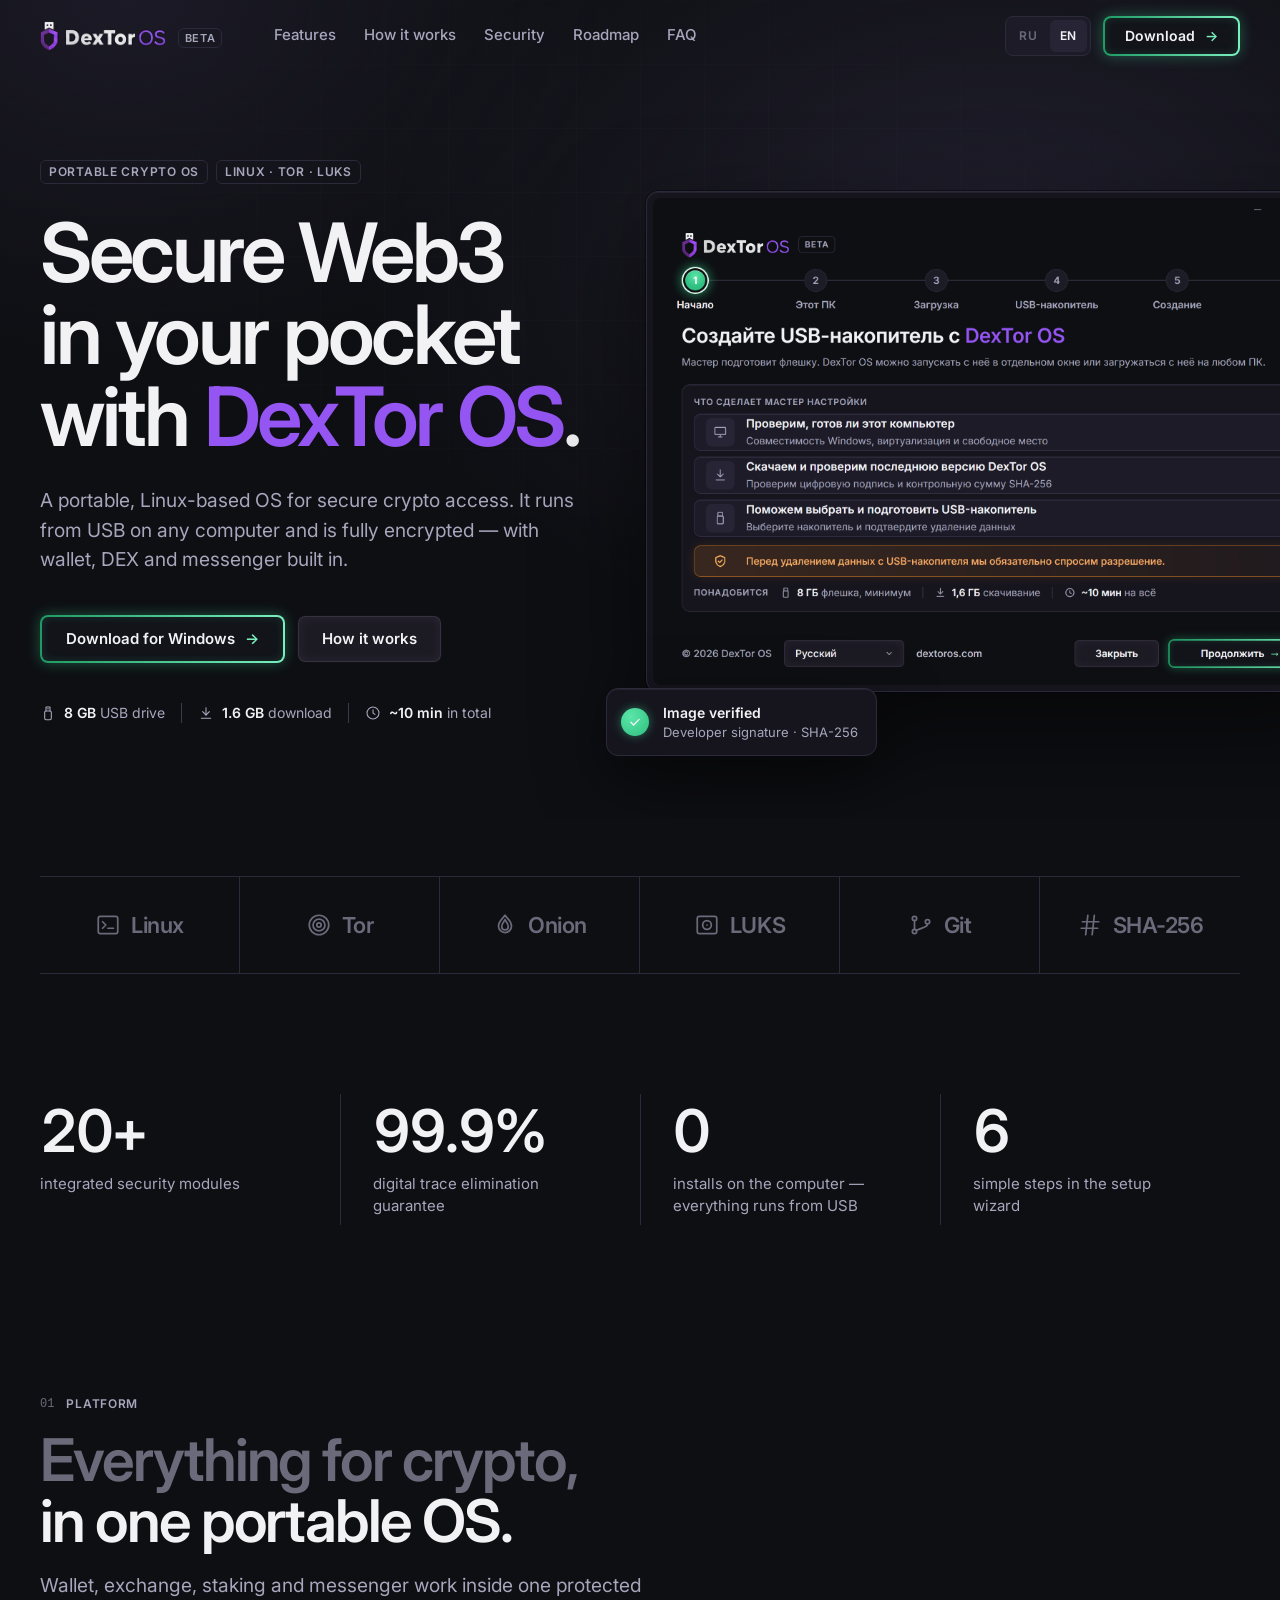
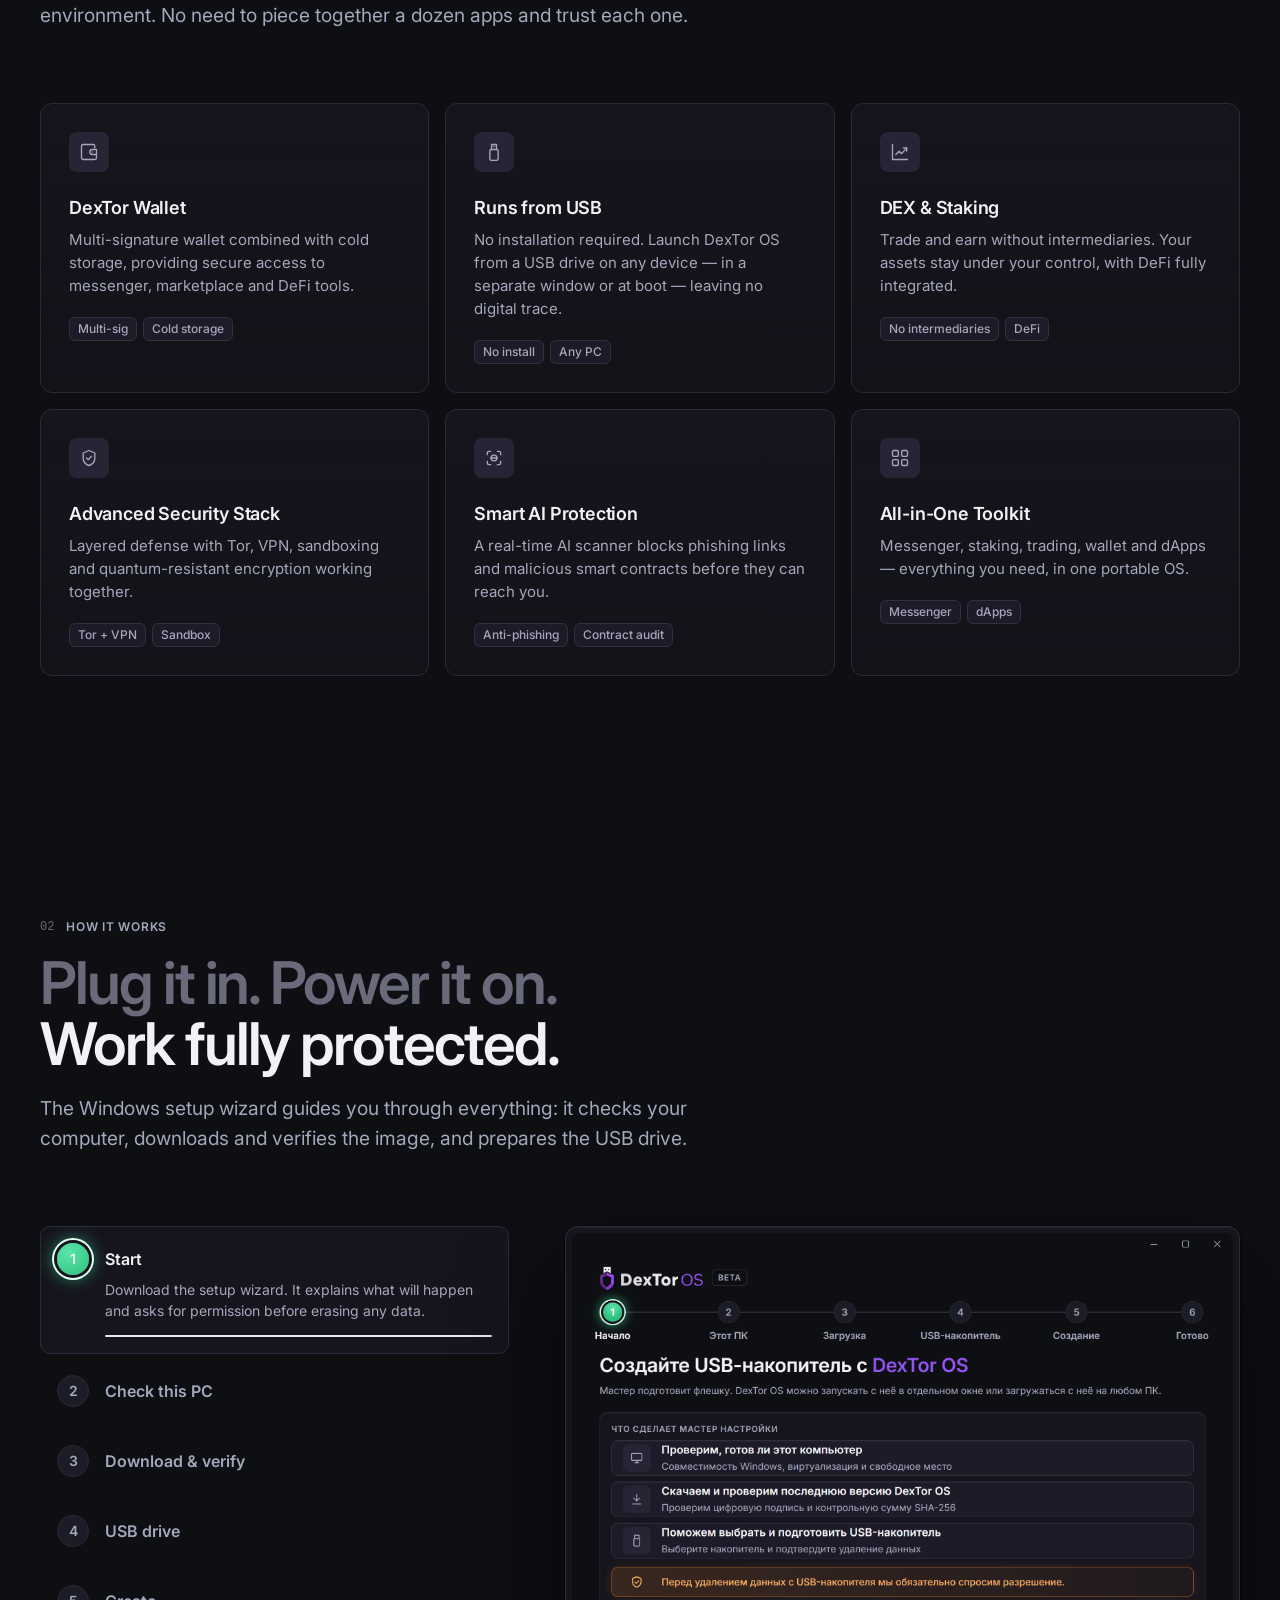
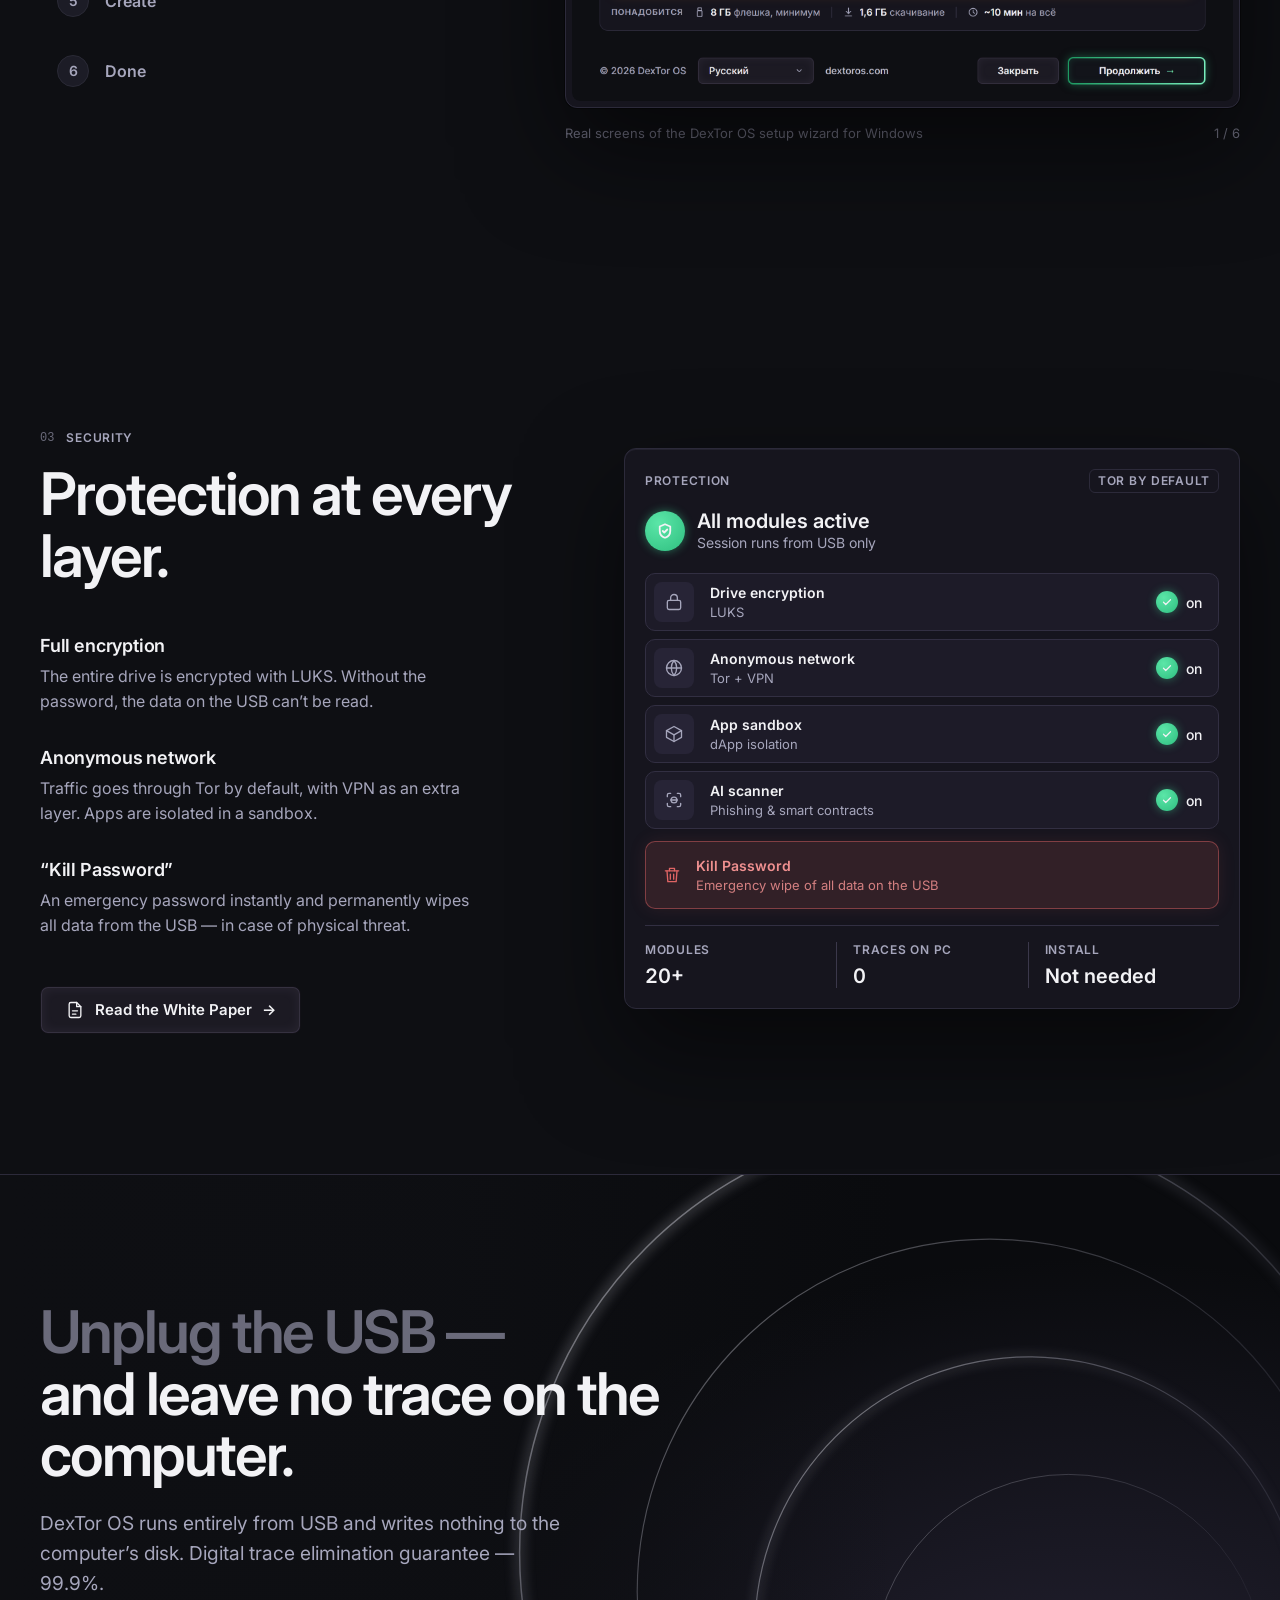
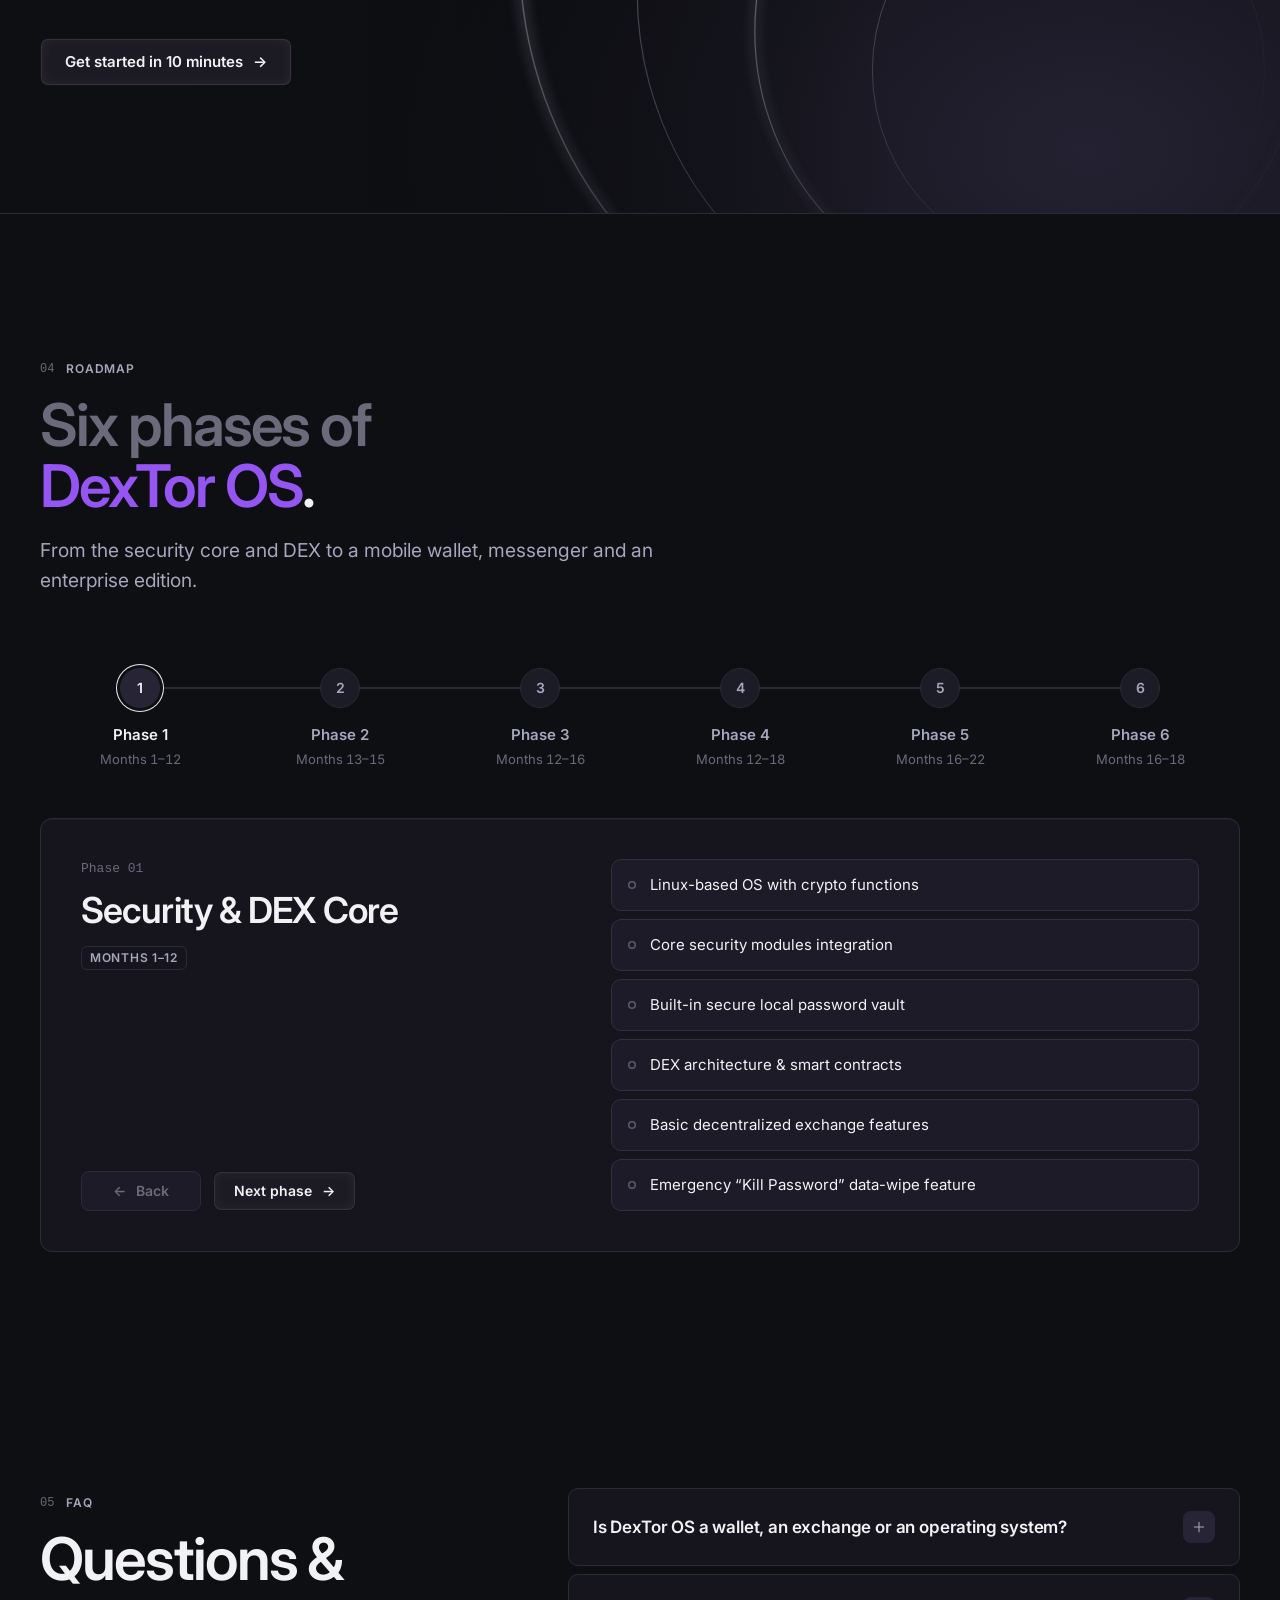
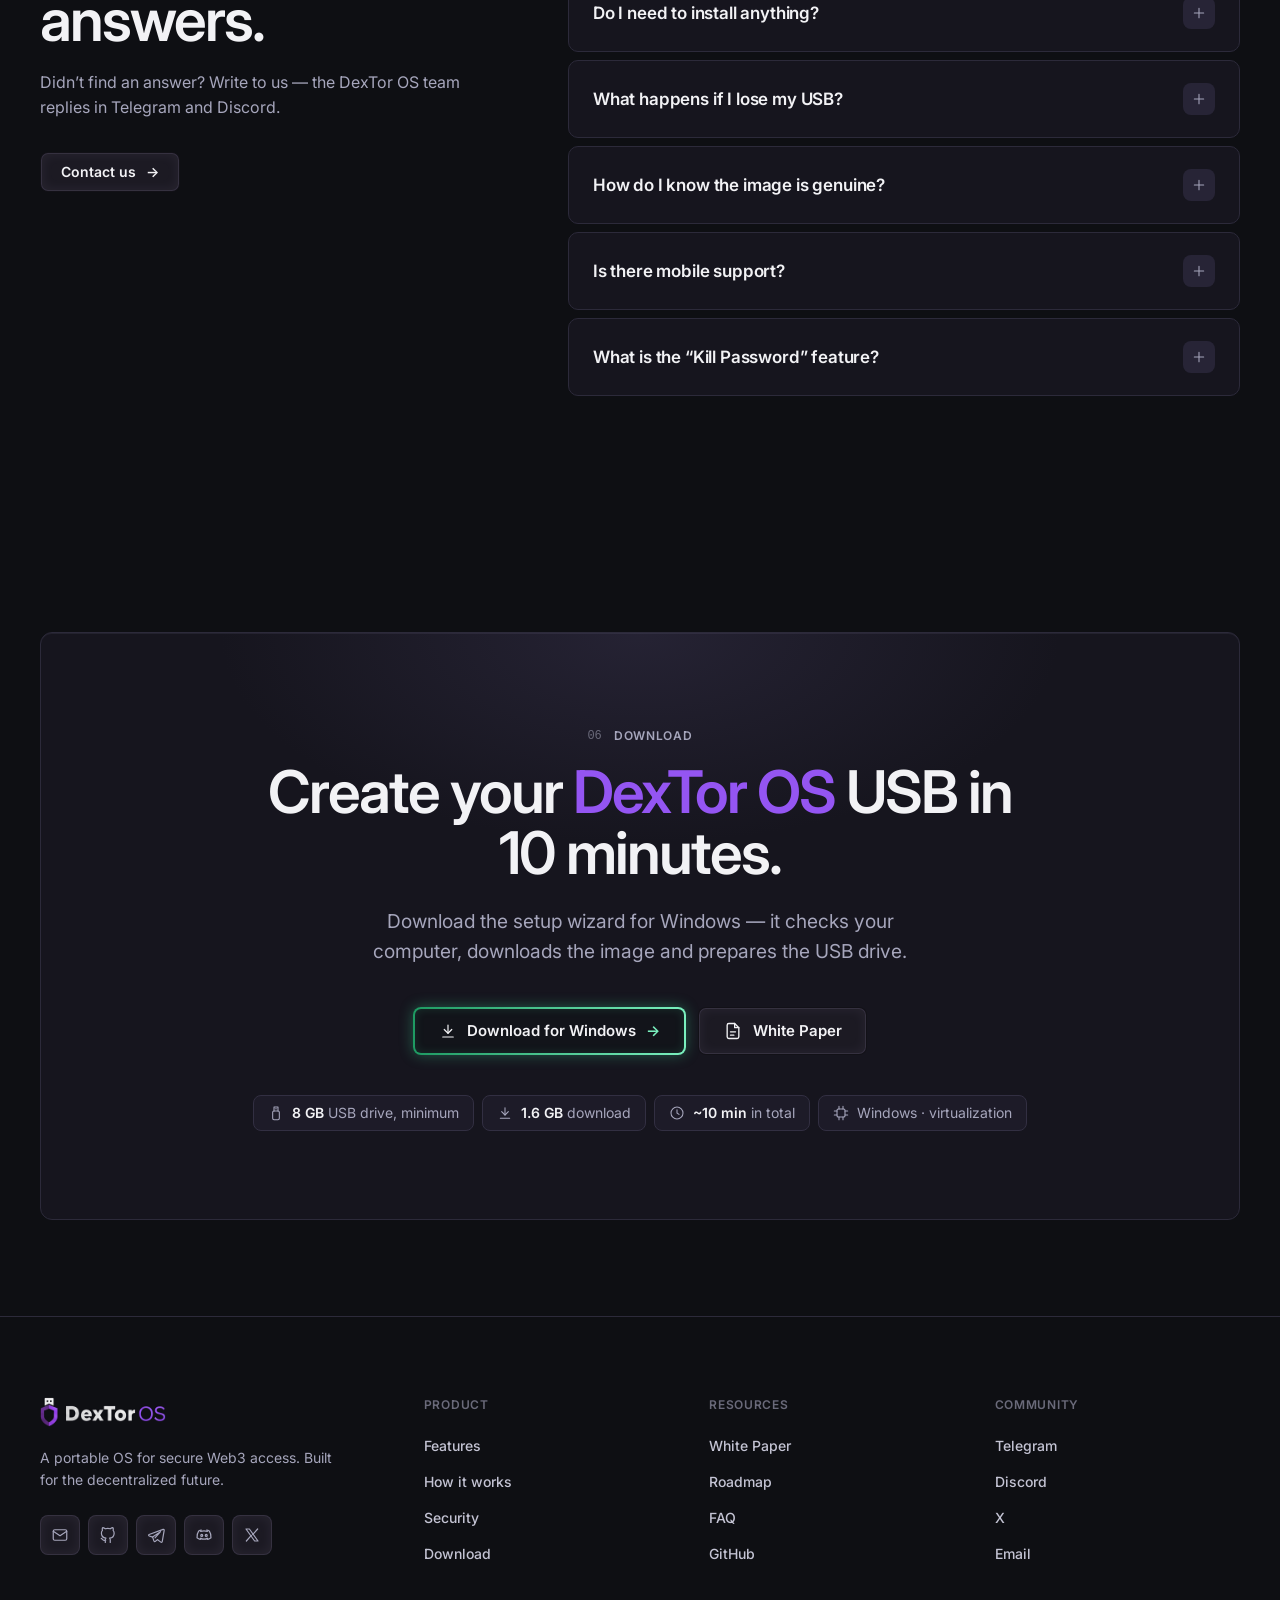
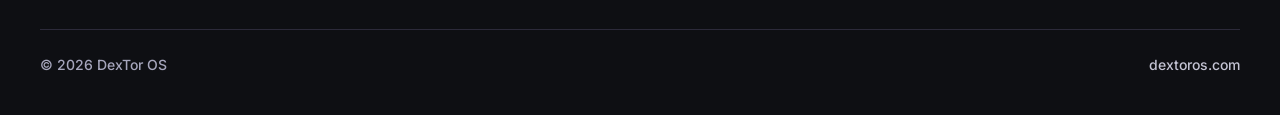
==== index.html @ a3c2a3c9 "Initial DexTor OS website Landing page built on the DexTor UI-kit palette with Frame.io-style layout" ====
<!DOCTYPE html>
<html lang="ru">
<head>
  <meta charset="utf-8">
  <meta name="viewport" content="width=device-width, initial-scale=1">
  <title>DexTor OS — безопасный доступ к Web3 с USB</title>
  <meta name="description" content="DexTor OS — портативная ОС на базе Linux для безопасной работы с криптовалютой. Запуск с USB, полное шифрование, встроенный кошелёк, DEX и мессенджер.">
  <meta name="theme-color" content="#0E0F13">
  <meta property="og:title" content="DexTor OS — безопасный доступ к Web3 с USB">
  <meta property="og:description" content="Портативная крипто-ОС: кошелёк, DEX, стейкинг и мессенджер на зашифрованной флешке.">
  <meta property="og:image" content="assets/screens/step-1.png">
  <link rel="icon" href="assets/logo.png">
  <link rel="preconnect" href="https://fonts.googleapis.com">
  <link rel="preconnect" href="https://fonts.gstatic.com" crossorigin>
  <link href="https://fonts.googleapis.com/css2?family=Inter:wght@400;500;600&display=swap&subset=cyrillic" rel="stylesheet">
  <link rel="stylesheet" href="css/styles.css">
</head>
<body>

<!-- Иконки -->
<svg width="0" height="0" style="position:absolute" aria-hidden="true">
  <defs>
    <symbol id="i-usb" viewBox="0 0 24 24"><rect x="7" y="9" width="10" height="13" rx="2"/><path d="M9 9V3h6v6"/><path d="M11 5.5h.01M13 5.5h.01"/></symbol>
    <symbol id="i-shield" viewBox="0 0 24 24"><path d="M12 3l7 3v6c0 4.5-3 7.8-7 9-4-1.2-7-4.5-7-9V6l7-3z"/><path d="M9 12l2 2 4-4"/></symbol>
    <symbol id="i-wallet" viewBox="0 0 24 24"><path d="M19 7V5a2 2 0 0 0-2-2H5a2 2 0 0 0-2 2v14a2 2 0 0 0 2 2h14a2 2 0 0 0 2-2v-3"/><path d="M21 9h-5a3 3 0 0 0 0 6h5V9z"/><path d="M16 12h.01"/></symbol>
    <symbol id="i-chart" viewBox="0 0 24 24"><path d="M3 3v18h18"/><path d="M7 15l4-4 3 3 6-7"/><path d="M16 7h4v4"/></symbol>
    <symbol id="i-layers" viewBox="0 0 24 24"><path d="M12 3l9 5-9 5-9-5 9-5z"/><path d="M3 13l9 5 9-5"/><path d="M3 17.5l9 5 9-5" opacity=".5"/></symbol>
    <symbol id="i-scan" viewBox="0 0 24 24"><path d="M4 8V6a2 2 0 0 1 2-2h2M16 4h2a2 2 0 0 1 2 2v2M20 16v2a2 2 0 0 1-2 2h-2M8 20H6a2 2 0 0 1-2-2v-2"/><path d="M8 12h8"/><circle cx="12" cy="12" r="3.5"/></symbol>
    <symbol id="i-grid" viewBox="0 0 24 24"><rect x="3" y="3" width="7" height="7" rx="1.5"/><rect x="14" y="3" width="7" height="7" rx="1.5"/><rect x="3" y="14" width="7" height="7" rx="1.5"/><rect x="14" y="14" width="7" height="7" rx="1.5"/></symbol>
    <symbol id="i-download" viewBox="0 0 24 24"><path d="M12 4v11"/><path d="M7 10l5 5 5-5"/><path d="M5 20h14"/></symbol>
    <symbol id="i-clock" viewBox="0 0 24 24"><circle cx="12" cy="12" r="9"/><path d="M12 7v5l3 2"/></symbol>
    <symbol id="i-lock" viewBox="0 0 24 24"><rect x="4" y="10" width="16" height="11" rx="2"/><path d="M8 10V7a4 4 0 0 1 8 0v3"/></symbol>
    <symbol id="i-globe" viewBox="0 0 24 24"><circle cx="12" cy="12" r="9"/><path d="M3 12h18"/><path d="M12 3a14 14 0 0 1 0 18a14 14 0 0 1 0-18z"/></symbol>
    <symbol id="i-box" viewBox="0 0 24 24"><path d="M21 8l-9-5-9 5v8l9 5 9-5V8z"/><path d="M3 8l9 5 9-5"/><path d="M12 13v8"/></symbol>
    <symbol id="i-trash" viewBox="0 0 24 24"><path d="M4 7h16"/><path d="M10 11v6M14 11v6"/><path d="M6 7l1 13h10l1-13"/><path d="M9 7V4h6v3"/></symbol>
    <symbol id="i-check" viewBox="0 0 24 24"><path d="M5 12.5l4.5 4.5L19 7.5"/></symbol>
    <symbol id="i-plus" viewBox="0 0 24 24"><path d="M12 5v14M5 12h14"/></symbol>
    <symbol id="i-terminal" viewBox="0 0 24 24"><rect x="3" y="4" width="18" height="16" rx="2"/><path d="M7 9l3 3-3 3M12 15h5"/></symbol>
    <symbol id="i-onion" viewBox="0 0 24 24"><path d="M12 3c-1 2-6 5-6 10a6 6 0 0 0 12 0c0-5-5-8-6-10z"/><path d="M12 7c-.6 1.6-3 3.6-3 6.5a3 3 0 0 0 6 0C15 10.6 12.6 8.6 12 7z"/></symbol>
    <symbol id="i-tor" viewBox="0 0 24 24"><circle cx="12" cy="12" r="9"/><circle cx="12" cy="12" r="5.5"/><circle cx="12" cy="12" r="2"/></symbol>
    <symbol id="i-disk" viewBox="0 0 24 24"><rect x="3" y="4" width="18" height="16" rx="2"/><circle cx="12" cy="12" r="4"/><path d="M12 12h.01"/></symbol>
    <symbol id="i-git" viewBox="0 0 24 24"><circle cx="6" cy="6" r="2"/><circle cx="6" cy="18" r="2"/><circle cx="18" cy="9" r="2"/><path d="M6 8v8"/><path d="M18 11c0 3-4 3-10.5 6"/></symbol>
    <symbol id="i-hash" viewBox="0 0 24 24"><path d="M5 9h15M4 15h15M10 3L8 21M16 3l-2 18"/></symbol>
    <symbol id="i-cpu" viewBox="0 0 24 24"><rect x="6" y="6" width="12" height="12" rx="2"/><path d="M9 2v4M15 2v4M9 18v4M15 18v4M2 9h4M2 15h4M18 9h4M18 15h4"/></symbol>
    <symbol id="i-mail" viewBox="0 0 24 24"><rect x="3" y="5" width="18" height="14" rx="2"/><path d="M3 7l9 6 9-6"/></symbol>
    <symbol id="i-github" viewBox="0 0 24 24"><path d="M9 19c-4 1.5-4-2-6-2.5M15 22v-3.5a3 3 0 0 0-.9-2.4c3-.3 6.1-1.5 6.1-6.6a5.2 5.2 0 0 0-1.4-3.6 4.8 4.8 0 0 0-.1-3.6s-1.1-.3-3.7 1.4a12.6 12.6 0 0 0-6.6 0C5.8 2 4.7 2.3 4.7 2.3a4.8 4.8 0 0 0-.1 3.6A5.2 5.2 0 0 0 3.2 9.5c0 5.1 3.1 6.3 6.1 6.6a3 3 0 0 0-.9 2.4V22"/></symbol>
    <symbol id="i-telegram" viewBox="0 0 24 24"><path d="M21.5 4.5L2.8 11.4c-.9.4-.9 1.6.1 1.9l4.6 1.5 1.8 5.4c.3.8 1.3 1 1.9.4l2.6-2.5 4.6 3.4c.7.5 1.7.1 1.9-.7L22.9 5.9c.2-1-.5-1.7-1.4-1.4z"/><path d="M7.5 14.8L18 7.5l-7.3 8.2"/></symbol>
    <symbol id="i-discord" viewBox="0 0 24 24"><path d="M8.5 5.5A15 15 0 0 0 5 6.6C3 9.7 2.4 12.8 2.7 15.8a14 14 0 0 0 4.3 2.2l1-1.6"/><path d="M15.5 5.5A15 15 0 0 1 19 6.6c2 3.1 2.6 6.2 2.3 9.2a14 14 0 0 1-4.3 2.2l-1-1.6"/><path d="M7 16.5c3.2 1.4 6.8 1.4 10 0M7.5 7.3c3-1 6-1 9 0"/><circle cx="9" cy="12.5" r="1.3"/><circle cx="15" cy="12.5" r="1.3"/></symbol>
    <symbol id="i-x" viewBox="0 0 24 24"><path d="M4 4l16 16M20 4L4 20" opacity="0"/><path d="M4 4h4.5L20 20h-4.5L4 4z"/><path d="M19.5 4l-6.6 7.4M4.5 20l6.6-7.4"/></symbol>
    <symbol id="i-file" viewBox="0 0 24 24"><path d="M14 3H7a2 2 0 0 0-2 2v14a2 2 0 0 0 2 2h10a2 2 0 0 0 2-2V8l-5-5z"/><path d="M14 3v5h5M9 13h6M9 17h4"/></symbol>
  </defs>
</svg>

<a class="sr-only" href="#main">Перейти к содержимому</a>

<!-- ========== Шапка ========== -->
<header class="site-header" id="top">
  <div class="container header-inner">
    <a class="logo" href="#top" aria-label="DexTor OS — на главную">
      <img src="assets/logo.png" alt="DexTor OS" width="216" height="47">
      <span class="badge">Beta</span>
    </a>
    <nav class="nav" aria-label="Основная навигация">
      <a href="#platform" data-i18n="nav.platform">Возможности</a>
      <a href="#how" data-i18n="nav.how">Как это работает</a>
      <a href="#security" data-i18n="nav.security">Безопасность</a>
      <a href="#roadmap" data-i18n="nav.roadmap">Roadmap</a>
      <a href="#faq" data-i18n="nav.faq">FAQ</a>
    </nav>
    <div class="header-actions">
      <div class="lang" role="group" aria-label="Язык / Language">
        <button type="button" data-lang="ru" aria-pressed="true">RU</button>
        <button type="button" data-lang="en" aria-pressed="false">EN</button>
      </div>
      <a class="btn btn-primary btn-sm" href="#download"><span data-i18n="cta.download">Скачать</span> <span class="arrow" aria-hidden="true">→</span></a>
      <button class="burger" type="button" aria-label="Меню" aria-expanded="false" aria-controls="mobile-menu"><span></span></button>
    </div>
  </div>
</header>

<div class="mobile-menu" id="mobile-menu">
  <a class="m-link" href="#platform" data-i18n="nav.platform">Возможности</a>
  <a class="m-link" href="#how" data-i18n="nav.how">Как это работает</a>
  <a class="m-link" href="#security" data-i18n="nav.security">Безопасность</a>
  <a class="m-link" href="#roadmap" data-i18n="nav.roadmap">Roadmap</a>
  <a class="m-link" href="#faq" data-i18n="nav.faq">FAQ</a>
  <div class="lang" role="group" aria-label="Язык / Language">
    <button type="button" data-lang="ru" aria-pressed="true">RU</button>
    <button type="button" data-lang="en" aria-pressed="false">EN</button>
  </div>
  <a class="btn btn-primary btn-lg" href="#download"><span data-i18n="cta.downloadWin">Скачать для Windows</span> <span class="arrow" aria-hidden="true">→</span></a>
</div>

<main id="main">

  <!-- ========== Hero ========== -->
  <section class="hero">
    <div class="container hero-grid">
      <div class="hero-copy">
        <div class="badge-row reveal">
          <span class="badge" data-i18n="hero.badge1">Портативная крипто-ОС</span>
          <span class="badge" data-i18n="hero.badge2">Linux · Tor · LUKS</span>
        </div>
        <h1 class="display reveal" data-delay="1" data-i18n="hero.title">Безопасный Web3 —<br>в&nbsp;кармане<br>с&nbsp;<span class="brand">DexTor&nbsp;OS</span>.</h1>
        <p class="lead reveal" data-delay="2" data-i18n="hero.lead">Портативная ОС на&nbsp;базе Linux для работы с&nbsp;криптовалютой. Запускается с&nbsp;USB на&nbsp;любом компьютере, полностью зашифрована — кошелёк, DEX и&nbsp;мессенджер уже внутри.</p>
        <div class="hero-ctas reveal" data-delay="3">
          <a class="btn btn-primary btn-lg" href="#download"><span data-i18n="cta.downloadWin">Скачать для Windows</span> <span class="arrow" aria-hidden="true">→</span></a>
          <a class="btn btn-secondary btn-lg" href="#how"><span data-i18n="cta.tour">Как это работает</span></a>
        </div>
        <ul class="hero-meta reveal" data-delay="3">
          <li><svg class="ico"><use href="#i-usb"/></svg><span data-i18n="meta.usb"><b>8 ГБ</b> флешка</span></li>
          <li><svg class="ico"><use href="#i-download"/></svg><span data-i18n="meta.size"><b>1,6 ГБ</b> загрузка</span></li>
          <li><svg class="ico"><use href="#i-clock"/></svg><span data-i18n="meta.time"><b>~10 мин</b> на всё</span></li>
        </ul>
      </div>

      <div class="hero-visual reveal" data-delay="2">
        <div class="app-window">
          <img src="assets/screens/step-1.png" width="1920" height="1360" alt="Мастер настройки DexTor OS: шаг «Начало»" data-i18n-alt="hero.alt" fetchpriority="high">
        </div>
        <div class="float-card" aria-hidden="true">
          <span class="medal"><svg viewBox="0 0 24 24"><use href="#i-check"/></svg></span>
          <div>
            <div class="t" data-i18n="hero.floatT">Образ проверен</div>
            <div class="s" data-i18n="hero.floatS">Подпись разработчика · SHA-256</div>
          </div>
        </div>
      </div>
    </div>
  </section>

  <!-- ========== Технологии ========== -->
  <section class="stack" aria-label="Технологии">
    <div class="container">
      <p class="stack-label reveal" data-i18n="stack.label">Построено на проверенных открытых технологиях</p>
      <div class="stack-row reveal">
        <div class="stack-item"><svg><use href="#i-terminal"/></svg>Linux</div>
        <div class="stack-item"><svg><use href="#i-tor"/></svg>Tor</div>
        <div class="stack-item"><svg><use href="#i-onion"/></svg>Onion</div>
        <div class="stack-item"><svg><use href="#i-disk"/></svg>LUKS</div>
        <div class="stack-item"><svg><use href="#i-git"/></svg>Git</div>
        <div class="stack-item"><svg><use href="#i-hash"/></svg>SHA-256</div>
      </div>
    </div>
  </section>

  <!-- ========== Цифры ========== -->
  <section class="stats" aria-label="DexTor OS в цифрах">
    <div class="container stats-grid">
      <div class="stat reveal"><div class="v" data-count="20" data-suffix="+">20+</div><div class="l" data-i18n="stat.1">встроенных модулей безопасности</div></div>
      <div class="stat reveal" data-delay="1"><div class="v" data-count="99.9" data-suffix="%" data-decimals="1">99,9%</div><div class="l" data-i18n="stat.2">гарантия удаления цифровых следов</div></div>
      <div class="stat reveal" data-delay="2"><div class="v" data-count="0">0</div><div class="l" data-i18n="stat.3">установок на компьютер — всё работает с&nbsp;USB</div></div>
      <div class="stat reveal" data-delay="3"><div class="v" data-count="6">6</div><div class="l" data-i18n="stat.4">простых шагов в&nbsp;мастере настройки</div></div>
    </div>
  </section>

  <!-- ========== Платформа ========== -->
  <section class="section" id="platform">
    <div class="container">
      <div class="section-head">
        <span class="eyebrow reveal"><span class="num">01</span><span data-i18n="platform.eyebrow">Платформа</span></span>
        <h2 class="h2 reveal" data-delay="1" data-i18n="platform.title"><span class="muted">Всё для криптовалюты —</span><br>в одной портативной&nbsp;ОС.</h2>
        <p class="lead reveal" data-delay="2" data-i18n="platform.lead">Кошелёк, биржа, стейкинг и&nbsp;мессенджер работают в&nbsp;одной защищённой среде. Не&nbsp;нужно собирать десяток приложений и&nbsp;доверять каждому.</p>
      </div>

      <div class="features">
        <article class="feature reveal">
          <div class="ico-tile"><svg class="ico"><use href="#i-wallet"/></svg></div>
          <h3 data-i18n="f1.t">Кошелёк DexTor</h3>
          <p data-i18n="f1.d">Мультиподпись и&nbsp;холодное хранение в&nbsp;одном кошельке. Безопасный доступ к&nbsp;мессенджеру, маркетплейсу и&nbsp;DeFi-инструментам.</p>
          <div class="tags"><span class="tag" data-i18n="f1.tag1">Мультиподпись</span><span class="tag" data-i18n="f1.tag2">Холодное хранение</span></div>
        </article>
        <article class="feature reveal" data-delay="1">
          <div class="ico-tile"><svg class="ico"><use href="#i-usb"/></svg></div>
          <h3 data-i18n="f2.t">Запуск с USB</h3>
          <p data-i18n="f2.d">Без установки. Запускайте DexTor OS с&nbsp;флешки на&nbsp;любом устройстве — в&nbsp;отдельном окне или при загрузке ПК — и&nbsp;не&nbsp;оставляйте следов.</p>
          <div class="tags"><span class="tag" data-i18n="f2.tag1">Без установки</span><span class="tag" data-i18n="f2.tag2">Любой ПК</span></div>
        </article>
        <article class="feature reveal" data-delay="2">
          <div class="ico-tile"><svg class="ico"><use href="#i-chart"/></svg></div>
          <h3 data-i18n="f3.t">DEX и стейкинг</h3>
          <p data-i18n="f3.d">Торгуйте и&nbsp;зарабатывайте без посредников. Ваши активы — под вашим контролем, DeFi встроен в&nbsp;систему.</p>
          <div class="tags"><span class="tag" data-i18n="f3.tag1">Без посредников</span><span class="tag">DeFi</span></div>
        </article>
        <article class="feature reveal">
          <div class="ico-tile"><svg class="ico"><use href="#i-shield"/></svg></div>
          <h3 data-i18n="f4.t">Многоуровневая защита</h3>
          <p data-i18n="f4.d">Tor, VPN, изоляция приложений в&nbsp;песочнице и&nbsp;квантово-устойчивое шифрование работают вместе.</p>
          <div class="tags"><span class="tag">Tor + VPN</span><span class="tag">Sandbox</span></div>
        </article>
        <article class="feature reveal" data-delay="1">
          <div class="ico-tile"><svg class="ico"><use href="#i-scan"/></svg></div>
          <h3 data-i18n="f5.t">Умная AI-защита</h3>
          <p data-i18n="f5.d">AI-сканер в&nbsp;реальном времени блокирует фишинговые ссылки и&nbsp;вредоносные смарт-контракты до&nbsp;того, как они до&nbsp;вас доберутся.</p>
          <div class="tags"><span class="tag" data-i18n="f5.tag1">Антифишинг</span><span class="tag" data-i18n="f5.tag2">Аудит контрактов</span></div>
        </article>
        <article class="feature reveal" data-delay="2">
          <div class="ico-tile"><svg class="ico"><use href="#i-grid"/></svg></div>
          <h3 data-i18n="f6.t">Всё в одном</h3>
          <p data-i18n="f6.d">Мессенджер, стейкинг, трейдинг, кошелёк и&nbsp;dApps — всё, что нужно, в&nbsp;одной портативной ОС.</p>
          <div class="tags"><span class="tag" data-i18n="f6.tag1">Мессенджер</span><span class="tag">dApps</span></div>
        </article>
      </div>
    </div>
  </section>

  <!-- ========== Как это работает ========== -->
  <section class="section section-tight" id="how">
    <div class="container">
      <div class="section-head">
        <span class="eyebrow reveal"><span class="num">02</span><span data-i18n="how.eyebrow">Как это работает</span></span>
        <h2 class="h2 reveal" data-delay="1" data-i18n="how.title"><span class="muted">Вставьте. Включите.</span><br>Работайте под защитой.</h2>
        <p class="lead reveal" data-delay="2" data-i18n="how.lead">Мастер настройки для Windows проведёт через всё сам: проверит компьютер, скачает и&nbsp;проверит образ, подготовит флешку.</p>
      </div>

      <div class="tour" role="tablist" aria-label="Шаги мастера настройки">
        <div class="tour-steps reveal">
          <button class="tour-step" role="tab" aria-selected="true" aria-controls="tour-screens" data-step="0">
            <span class="dot"><span>1</span><svg viewBox="0 0 24 24"><use href="#i-check"/></svg></span>
            <span class="t" data-i18n="s1.t">Начало</span>
            <span class="d" data-i18n="s1.d">Скачайте мастер настройки. Он объяснит, что будет происходить, и&nbsp;спросит разрешение перед удалением данных.</span>
            <span class="bar"><i></i></span>
          </button>
          <button class="tour-step" role="tab" aria-selected="false" aria-controls="tour-screens" data-step="1">
            <span class="dot"><span>2</span><svg viewBox="0 0 24 24"><use href="#i-check"/></svg></span>
            <span class="t" data-i18n="s2.t">Проверка ПК</span>
            <span class="d" data-i18n="s2.d">Мастер проверит совместимость Windows, виртуализацию и&nbsp;свободное место.</span>
            <span class="bar"><i></i></span>
          </button>
          <button class="tour-step" role="tab" aria-selected="false" aria-controls="tour-screens" data-step="2">
            <span class="dot"><span>3</span><svg viewBox="0 0 24 24"><use href="#i-check"/></svg></span>
            <span class="t" data-i18n="s3.t">Загрузка и проверка</span>
            <span class="d" data-i18n="s3.d">Последняя версия DexTor OS скачивается и&nbsp;проверяется: подпись разработчика и&nbsp;контрольная сумма SHA-256.</span>
            <span class="bar"><i></i></span>
          </button>
          <button class="tour-step" role="tab" aria-selected="false" aria-controls="tour-screens" data-step="3">
            <span class="dot"><span>4</span><svg viewBox="0 0 24 24"><use href="#i-check"/></svg></span>
            <span class="t" data-i18n="s4.t">USB-накопитель</span>
            <span class="d" data-i18n="s4.d">Выберите флешку от&nbsp;8&nbsp;ГБ. Данные на&nbsp;ней удаляются только после вашего подтверждения.</span>
            <span class="bar"><i></i></span>
          </button>
          <button class="tour-step" role="tab" aria-selected="false" aria-controls="tour-screens" data-step="4">
            <span class="dot"><span>5</span><svg viewBox="0 0 24 24"><use href="#i-check"/></svg></span>
            <span class="t" data-i18n="s5.t">Создание</span>
            <span class="d" data-i18n="s5.d">Очистка, запись образа и&nbsp;проверка записи — с&nbsp;понятным прогрессом и&nbsp;скоростью.</span>
            <span class="bar"><i></i></span>
          </button>
          <button class="tour-step" role="tab" aria-selected="false" aria-controls="tour-screens" data-step="5">
            <span class="dot"><span>6</span><svg viewBox="0 0 24 24"><use href="#i-check"/></svg></span>
            <span class="t" data-i18n="s6.t">Готово</span>
            <span class="d" data-i18n="s6.d">Запускайте DexTor OS в&nbsp;отдельном окне или загружайтесь с&nbsp;флешки на&nbsp;любом ПК — и&nbsp;управляйте активами.</span>
            <span class="bar"><i></i></span>
          </button>
        </div>

        <div class="tour-visual reveal" data-delay="1">
          <div class="app-window">
            <div class="tour-screens" id="tour-screens" role="tabpanel" aria-live="polite">
              <img class="active" src="assets/screens/step-1.png" width="1920" height="1360" alt="Шаг 1 — Начало" loading="lazy">
              <img src="assets/screens/step-2.png" width="1920" height="1360" alt="Шаг 2 — Проверка ПК" loading="lazy">
              <img src="assets/screens/step-3.png" width="1920" height="1360" alt="Шаг 3 — Загрузка и проверка образа" loading="lazy">
              <img src="assets/screens/step-4.png" width="1920" height="1360" alt="Шаг 4 — Выбор USB-накопителя" loading="lazy">
              <img src="assets/screens/step-5.png" width="1920" height="1360" alt="Шаг 5 — Создание накопителя" loading="lazy">
              <img src="assets/screens/step-6.png" width="1920" height="1360" alt="Шаг 6 — Готово" loading="lazy">
            </div>
          </div>
          <div class="tour-caption"><span data-i18n="how.caption">Реальные экраны мастера настройки DexTor&nbsp;OS для Windows</span><span><span id="tour-index">1</span> / 6</span></div>
        </div>
      </div>
    </div>
  </section>

  <!-- ========== Безопасность ========== -->
  <section class="section security" id="security">
    <div class="container security-grid">
      <div>
        <span class="eyebrow reveal"><span class="num">03</span><span data-i18n="sec.eyebrow">Безопасность</span></span>
        <h2 class="h2 reveal" data-delay="1" style="margin-top:16px" data-i18n="sec.title">Защита на&nbsp;каждом уровне.</h2>
        <div class="points">
          <div class="point reveal">
            <h3 data-i18n="p1.t">Полное шифрование</h3>
            <p data-i18n="p1.d">Весь накопитель зашифрован с&nbsp;помощью LUKS. Без пароля данные на&nbsp;флешке не&nbsp;прочитать.</p>
          </div>
          <div class="point reveal" data-delay="1">
            <h3 data-i18n="p2.t">Анонимная сеть</h3>
            <p data-i18n="p2.d">Трафик идёт через Tor по&nbsp;умолчанию, VPN — дополнительный слой. Приложения изолированы в&nbsp;песочнице.</p>
          </div>
          <div class="point reveal" data-delay="2">
            <h3 data-i18n="p3.t">«Kill Password»</h3>
            <p data-i18n="p3.d">Экстренный пароль мгновенно и&nbsp;безвозвратно стирает все данные с&nbsp;USB — на&nbsp;случай физической угрозы.</p>
          </div>
        </div>
        <a class="btn btn-secondary btn-lg reveal" href="#"><svg class="ico"><use href="#i-file"/></svg><span data-i18n="cta.wp">Читать White Paper</span> <span class="arrow" aria-hidden="true">→</span></a>
      </div>

      <div class="panel-wrap reveal" data-delay="1">
        <div class="panel" aria-label="Пример панели защиты DexTor OS">
          <div class="panel-head">
            <span class="eyebrow" data-i18n="panel.label">Защита</span>
            <span class="badge" data-i18n="panel.badge">Tor по умолчанию</span>
          </div>
          <div class="panel-title">
            <span class="medal" style="width:40px;height:40px"><svg viewBox="0 0 24 24" style="width:18px;height:18px"><use href="#i-shield"/></svg></span>
            <div>
              <h4 data-i18n="panel.title">Все модули активны</h4>
              <p data-i18n="panel.sub">Сеанс работает только с USB</p>
            </div>
          </div>
          <div class="rows">
            <div class="row">
              <div class="ico-tile"><svg class="ico"><use href="#i-lock"/></svg></div>
              <div class="txt"><b data-i18n="r1.t">Шифрование накопителя</b><span>LUKS</span></div>
              <div class="status"><span class="medal"><svg viewBox="0 0 24 24"><use href="#i-check"/></svg></span><span class="lbl" data-i18n="r.on">включено</span></div>
            </div>
            <div class="row">
              <div class="ico-tile"><svg class="ico"><use href="#i-globe"/></svg></div>
              <div class="txt"><b data-i18n="r2.t">Анонимная сеть</b><span>Tor + VPN</span></div>
              <div class="status"><span class="medal"><svg viewBox="0 0 24 24"><use href="#i-check"/></svg></span><span class="lbl" data-i18n="r.on">включено</span></div>
            </div>
            <div class="row">
              <div class="ico-tile"><svg class="ico"><use href="#i-box"/></svg></div>
              <div class="txt"><b data-i18n="r3.t">Песочница приложений</b><span data-i18n="r3.d">Изоляция dApps</span></div>
              <div class="status"><span class="medal"><svg viewBox="0 0 24 24"><use href="#i-check"/></svg></span><span class="lbl" data-i18n="r.on">включено</span></div>
            </div>
            <div class="row">
              <div class="ico-tile"><svg class="ico"><use href="#i-scan"/></svg></div>
              <div class="txt"><b data-i18n="r4.t">AI-сканер</b><span data-i18n="r4.d">Фишинг и смарт-контракты</span></div>
              <div class="status"><span class="medal"><svg viewBox="0 0 24 24"><use href="#i-check"/></svg></span><span class="lbl" data-i18n="r.on">включено</span></div>
            </div>
          </div>
          <div class="danger-block">
            <svg class="ico"><use href="#i-trash"/></svg>
            <div><b>Kill Password</b><span data-i18n="panel.kill">Экстренное удаление всех данных с USB</span></div>
          </div>
          <div class="panel-foot">
            <div><small data-i18n="pf.1">Модулей</small><strong>20+</strong></div>
            <div><small data-i18n="pf.2">Следов на ПК</small><strong>0</strong></div>
            <div><small data-i18n="pf.3">Установка</small><strong data-i18n="pf.3v">Не нужна</strong></div>
          </div>
        </div>
      </div>
    </div>
  </section>

  <!-- ========== Заявление ========== -->
  <section class="statement" aria-label="Без следов">
    <svg class="arcs" viewBox="0 0 1000 1000" aria-hidden="true">
      <defs>
        <linearGradient id="arcStroke" x1="0" y1="0" x2="1" y2="1">
          <stop offset="0" stop-color="#E7E7EC" stop-opacity=".55"/>
          <stop offset=".45" stop-color="#A6A6BC" stop-opacity=".25"/>
          <stop offset="1" stop-color="#3B384B" stop-opacity="0"/>
        </linearGradient>
        <radialGradient id="arcFill" cx=".5" cy=".5" r=".5">
          <stop offset="0" stop-color="#272436" stop-opacity=".9"/>
          <stop offset="1" stop-color="#16151E" stop-opacity="0"/>
        </radialGradient>
        <filter id="arcGlow" x="-20%" y="-20%" width="140%" height="140%"><feGaussianBlur stdDeviation="6"/></filter>
      </defs>
      <circle cx="560" cy="560" r="430" fill="url(#arcFill)"/>
      <g class="arc-set">
        <circle cx="560" cy="560" r="440" stroke="url(#arcStroke)" stroke-width="10" filter="url(#arcGlow)" opacity=".5"/>
        <circle cx="560" cy="560" r="440" stroke="url(#arcStroke)" stroke-width="1.5"/>
        <circle cx="600" cy="600" r="360" stroke="url(#arcStroke)" stroke-width="1.2" opacity=".8"/>
        <circle cx="640" cy="640" r="280" stroke="url(#arcStroke)" stroke-width="8" filter="url(#arcGlow)" opacity=".35"/>
        <circle cx="640" cy="640" r="280" stroke="url(#arcStroke)" stroke-width="1.2"/>
        <circle cx="680" cy="680" r="200" stroke="url(#arcStroke)" stroke-width="1" opacity=".6"/>
      </g>
    </svg>
    <div class="container">
      <h2 class="h2 reveal" data-i18n="st.title"><span class="muted">Вынули флешку —</span><br>и&nbsp;никаких следов на&nbsp;компьютере.</h2>
      <p class="lead reveal" data-delay="1" data-i18n="st.lead">DexTor OS работает целиком с&nbsp;USB и&nbsp;ничего не&nbsp;записывает на&nbsp;диск компьютера. Гарантия удаления цифровых следов — 99,9%.</p>
      <a class="btn btn-secondary btn-lg reveal" data-delay="2" href="#download"><span data-i18n="cta.start">Начать за 10 минут</span> <span class="arrow" aria-hidden="true">→</span></a>
    </div>
  </section>

  <!-- ========== Roadmap ========== -->
  <section class="section" id="roadmap">
    <div class="container">
      <div class="section-head">
        <span class="eyebrow reveal"><span class="num">04</span>Roadmap</span>
        <h2 class="h2 reveal" data-delay="1" data-i18n="rm.title"><span class="muted">Шесть фаз развития</span><br><span class="brand">DexTor OS</span>.</h2>
        <p class="lead reveal" data-delay="2" data-i18n="rm.lead">От ядра безопасности и&nbsp;DEX до&nbsp;мобильного кошелька, мессенджера и&nbsp;корпоративной версии.</p>
      </div>

      <div class="roadmap-tabs reveal" role="tablist" aria-label="Фазы roadmap" id="roadmap-tabs"></div>
      <div class="phase-panel reveal" id="phase-panel" role="tabpanel" aria-live="polite">
        <div>
          <span class="ph-num" id="ph-num">Фаза 01</span>
          <h3 id="ph-title"></h3>
          <span class="badge ph-months" id="ph-months"></span>
          <div class="ph-nav">
            <button type="button" class="btn btn-secondary" id="ph-prev"><span aria-hidden="true">←</span> <span data-i18n="rm.prev">Назад</span></button>
            <button type="button" class="btn btn-secondary" id="ph-next"><span data-i18n="rm.next">Следующая фаза</span> <span class="arrow" aria-hidden="true">→</span></button>
          </div>
        </div>
        <ul class="phase-list" id="ph-list"></ul>
      </div>
    </div>
  </section>

  <!-- ========== FAQ ========== -->
  <section class="section section-tight" id="faq">
    <div class="container faq-grid">
      <div class="faq-aside">
        <span class="eyebrow reveal"><span class="num">05</span>FAQ</span>
        <h2 class="h2 reveal" data-delay="1" style="margin-top:16px" data-i18n="faq.title">Вопросы и&nbsp;ответы.</h2>
        <p class="reveal" data-delay="2" data-i18n="faq.lead">Не нашли ответ? Напишите нам — команда DexTor OS отвечает в&nbsp;Telegram и&nbsp;Discord.</p>
        <a class="btn btn-secondary reveal" data-delay="3" href="#contacts"><span data-i18n="cta.contact">Связаться с нами</span> <span class="arrow" aria-hidden="true">→</span></a>
      </div>
      <div class="faq-list">
        <details class="faq-item reveal">
          <summary><span data-i18n="q1">DexTor OS — это кошелёк, биржа или операционная система?</span><span class="chev"><svg class="ico" style="width:16px;height:16px"><use href="#i-plus"/></svg></span></summary>
          <div class="ans" data-i18n="a1">Это портативная операционная система на&nbsp;базе Linux. Кошелёк, DEX, стейкинг и&nbsp;мессенджер встроены в&nbsp;неё — не&nbsp;нужно ставить и&nbsp;настраивать отдельные приложения.</div>
        </details>
        <details class="faq-item reveal">
          <summary><span data-i18n="q2">Нужно ли что-то устанавливать?</span><span class="chev"><svg class="ico" style="width:16px;height:16px"><use href="#i-plus"/></svg></span></summary>
          <div class="ans" data-i18n="a2">Нет. Мастер настройки для Windows сам скачает и&nbsp;проверит образ и&nbsp;запишет его на&nbsp;флешку. Дальше DexTor OS запускается с&nbsp;USB — в&nbsp;отдельном окне или при загрузке любого ПК, без установки на&nbsp;диск.</div>
        </details>
        <details class="faq-item reveal">
          <summary><span data-i18n="q3">Что будет, если я потеряю флешку?</span><span class="chev"><svg class="ico" style="width:16px;height:16px"><use href="#i-plus"/></svg></span></summary>
          <div class="ans" data-i18n="a3">Накопитель полностью зашифрован: без пароля данные на&nbsp;нём не&nbsp;прочитать. Храните резервную фразу кошелька отдельно от&nbsp;флешки — с&nbsp;ней вы восстановите доступ к&nbsp;средствам на&nbsp;новом накопителе.</div>
        </details>
        <details class="faq-item reveal">
          <summary><span data-i18n="q4">Как убедиться, что образ подлинный?</span><span class="chev"><svg class="ico" style="width:16px;height:16px"><use href="#i-plus"/></svg></span></summary>
          <div class="ans" data-i18n="a4">Мастер настройки проверяет цифровую подпись разработчика и&nbsp;контрольную сумму SHA-256. Если что-то не&nbsp;совпадает, запись на&nbsp;флешку не&nbsp;начнётся.</div>
        </details>
        <details class="faq-item reveal">
          <summary><span data-i18n="q5">Есть ли мобильная версия?</span><span class="chev"><svg class="ico" style="width:16px;height:16px"><use href="#i-plus"/></svg></span></summary>
          <div class="ans" data-i18n="a5">Пока нет. Мобильный кошелёк для iOS и&nbsp;Android запланирован в&nbsp;фазе&nbsp;4 roadmap.</div>
        </details>
        <details class="faq-item reveal">
          <summary><span data-i18n="q6">Что такое функция «Kill Password»?</span><span class="chev"><svg class="ico" style="width:16px;height:16px"><use href="#i-plus"/></svg></span></summary>
          <div class="ans" data-i18n="a6">Это экстренная функция: специальный пароль мгновенно, безвозвратно и&nbsp;надёжно стирает все данные с&nbsp;USB — на&nbsp;случай физической угрозы.</div>
        </details>
      </div>
    </div>
  </section>

  <!-- ========== Финальный CTA ========== -->
  <section class="section section-tight section-last" id="download">
    <div class="container">
      <div class="cta-card reveal">
        <span class="eyebrow"><span class="num">06</span><span data-i18n="dl.eyebrow">Скачать</span></span>
        <h2 class="h2" data-i18n="dl.title">Создайте флешку с&nbsp;<span class="brand">DexTor&nbsp;OS</span> за&nbsp;10&nbsp;минут.</h2>
        <p class="lead" data-i18n="dl.lead">Скачайте мастер настройки для Windows — он&nbsp;проверит компьютер, загрузит образ и&nbsp;подготовит USB-накопитель.</p>
        <div class="hero-ctas">
          <a class="btn btn-primary btn-lg" href="#"><svg class="ico" style="width:18px;height:18px"><use href="#i-download"/></svg><span data-i18n="cta.downloadWin">Скачать для Windows</span> <span class="arrow" aria-hidden="true">→</span></a>
          <a class="btn btn-secondary btn-lg" href="#"><svg class="ico"><use href="#i-file"/></svg><span>White Paper</span></a>
        </div>
        <ul class="req">
          <li><svg class="ico"><use href="#i-usb"/></svg><span data-i18n="req.1"><b>8 ГБ</b> флешка, минимум</span></li>
          <li><svg class="ico"><use href="#i-download"/></svg><span data-i18n="req.2"><b>1,6 ГБ</b> скачивание</span></li>
          <li><svg class="ico"><use href="#i-clock"/></svg><span data-i18n="req.3"><b>~10 мин</b> на всё</span></li>
          <li><svg class="ico"><use href="#i-cpu"/></svg><span data-i18n="req.4">Windows · виртуализация</span></li>
        </ul>
      </div>
    </div>
  </section>

</main>

<!-- ========== Подвал ========== -->
<footer class="site-footer" id="contacts">
  <div class="container">
    <div class="foot-grid">
      <div class="foot-brand">
        <a class="logo" href="#top"><img src="assets/logo.png" alt="DexTor OS" width="216" height="47"></a>
        <p data-i18n="foot.tag">Портативная ОС для безопасного доступа к&nbsp;Web3. Создана для децентрализованного будущего.</p>
        <div class="socials">
          <a href="#" aria-label="Email"><svg class="ico"><use href="#i-mail"/></svg></a>
          <a href="#" aria-label="GitHub"><svg class="ico"><use href="#i-github"/></svg></a>
          <a href="#" aria-label="Telegram"><svg class="ico"><use href="#i-telegram"/></svg></a>
          <a href="#" aria-label="Discord"><svg class="ico"><use href="#i-discord"/></svg></a>
          <a href="#" aria-label="X"><svg class="ico"><use href="#i-x"/></svg></a>
        </div>
      </div>
      <div class="foot-col">
        <h4 data-i18n="foot.product">Продукт</h4>
        <ul>
          <li><a href="#platform" data-i18n="nav.platform">Возможности</a></li>
          <li><a href="#how" data-i18n="nav.how">Как это работает</a></li>
          <li><a href="#security" data-i18n="nav.security">Безопасность</a></li>
          <li><a href="#download" data-i18n="cta.download">Скачать</a></li>
        </ul>
      </div>
      <div class="foot-col">
        <h4 data-i18n="foot.res">Ресурсы</h4>
        <ul>
          <li><a href="#">White Paper</a></li>
          <li><a href="#roadmap">Roadmap</a></li>
          <li><a href="#faq">FAQ</a></li>
          <li><a href="#">GitHub</a></li>
        </ul>
      </div>
      <div class="foot-col">
        <h4 data-i18n="foot.comm">Сообщество</h4>
        <ul>
          <li><a href="#">Telegram</a></li>
          <li><a href="#">Discord</a></li>
          <li><a href="#">X</a></li>
          <li><a href="#">Email</a></li>
        </ul>
      </div>
    </div>
    <div class="foot-bottom">
      <span>© 2026 DexTor OS</span>
      <a href="https://dextoros.com">dextoros.com</a>
    </div>
  </div>
</footer>

<script src="js/i18n.js"></script>
<script src="js/main.js"></script>
</body>
</html>
---- css/styles.css ----
/* ==========================================================================
   DexTor OS — сайт
   Палитра и компоненты строго по UI-киту мастера настройки (reference/*.html)
   ========================================================================== */

:root {
  /* Поверхности */
  --bg: #0E0F13;            /* Фон окна */
  --card: #16151E;          /* Карточка */
  --plate: #1D1B28;         /* Плашка */
  --icon-bg: #272436;       /* Подложка иконки */
  --btn-primary-bg: #12141A;
  --btn-secondary-bg: #1C1A23;

  /* Рамки и текст */
  --border-card: #2C2A3A;
  --border-plate: #322F42;
  --border-field: #3B384B;
  --text: #F2F2F5;
  --text-2: #A6A6BC;
  --text-3: #6A6A7A;

  /* Бренд и служебные */
  --brand: #9455F2;         /* только «OS» в логотипе и «DexTor OS» в заголовках */
  --link: #C4C4D4;
  --progress: #E7E7EC;
  --future: #5A5A6E;
  --overlay: rgba(6, 7, 10, 0.72);
  --danger-fill: #D14343;

  /* Статусы */
  --green: #3DDC97;
  --green-light: #7AF0BE;
  --green-bg: rgba(61, 220, 151, 0.14);
  --red: #E06464;
  --red-light: #F09090;
  --red-bg: rgba(224, 100, 100, 0.14);
  --red-border: rgba(224, 100, 100, 0.45);

  /* Подсветка (из внутренних теней кита) */
  --lilac-line: rgba(214, 196, 255, 0.10);
  --lilac-glow: rgba(214, 196, 255, 0.06);

  /* Радиусы */
  --r-4: 4px; --r-6: 6px; --r-8: 8px; --r-10: 10px; --r-12: 12px;

  --font: 'Inter', 'Segoe UI', system-ui, -apple-system, sans-serif;
  --mono: ui-monospace, 'SF Mono', 'Cascadia Mono', Consolas, monospace;

  --container: 1200px;
  --gutter: 24px;
  --header-h: 72px;
  --ease: cubic-bezier(.2, .7, .2, 1);
}

*, *::before, *::after { box-sizing: border-box; }
html { scroll-behavior: smooth; scroll-padding-top: calc(var(--header-h) + 16px); -webkit-text-size-adjust: 100%; }
body {
  margin: 0;
  background: var(--bg);
  color: var(--text);
  font: 400 16px/1.5 var(--font);
  -webkit-font-smoothing: antialiased;
  -moz-osx-font-smoothing: grayscale;
  overflow-x: hidden;
}
img { display: block; max-width: 100%; height: auto; }
a { color: var(--link); text-decoration: none; transition: color 140ms; }
a:hover { color: var(--text); text-decoration: underline; text-underline-offset: 3px; }
button { font: inherit; color: inherit; }
ul { margin: 0; padding: 0; list-style: none; }
h1, h2, h3, h4, p { margin: 0; }
:focus-visible { outline: 2px solid var(--link); outline-offset: 3px; border-radius: 4px; }
::selection { background: rgba(214, 196, 255, 0.22); color: var(--text); }

.container { width: 100%; max-width: calc(var(--container) + var(--gutter) * 2); margin: 0 auto; padding: 0 var(--gutter); }
.brand { color: var(--brand); }
.muted { color: var(--text-3); }
.sr-only { position: absolute; width: 1px; height: 1px; padding: 0; margin: -1px; overflow: hidden; clip: rect(0 0 0 0); white-space: nowrap; border: 0; }

/* ---------- Типографика ---------- */
.eyebrow {
  display: inline-flex; align-items: center; gap: 12px;
  font-size: 12px; line-height: 16px; font-weight: 600;
  letter-spacing: 0.06em; text-transform: uppercase; color: var(--text-2);
}
.eyebrow .num { font-family: var(--mono); font-weight: 400; color: var(--text-3); letter-spacing: 0; }

.display {
  font-size: clamp(44px, 6.4vw, 84px);
  line-height: 1.0; font-weight: 600; letter-spacing: -0.04em;
}
.h2 {
  font-size: clamp(34px, 4.6vw, 60px);
  line-height: 1.04; font-weight: 600; letter-spacing: -0.035em;
}
.h2 .muted, .display .muted { color: var(--text-3); }
.lead { font-size: clamp(17px, 1.5vw, 20px); line-height: 1.55; color: var(--text-2); }
.section-head { max-width: 860px; }
.section-head .h2 { margin-top: 16px; }
.section-head .lead { margin-top: 20px; max-width: 680px; }

/* ---------- Кнопки (UI-кит §04) ---------- */
.btn {
  display: inline-flex; align-items: center; justify-content: center; gap: 10px;
  height: 40px; padding: 0 20px; border-radius: var(--r-8);
  font-size: 14px; line-height: 20px; font-weight: 600; color: var(--text);
  white-space: nowrap; cursor: pointer; text-decoration: none !important;
  transition: box-shadow 140ms, background-color 140ms, color 140ms;
}
.btn:hover { color: var(--text); }
.btn-lg { height: 48px; padding: 0 24px; font-size: 15px; }

.btn-primary {
  min-width: 200px;
  border: 2px solid transparent;
  background:
    linear-gradient(var(--btn-primary-bg), var(--btn-primary-bg)) padding-box,
    linear-gradient(90deg, #1E9A62, #7AF0BE) border-box;
  box-shadow: 0 0 14px rgba(61, 220, 151, 0.35), inset 0 0 10px rgba(61, 220, 151, 0.15);
}
.btn-primary .arrow { color: var(--green-light); transition: transform 140ms var(--ease); }
.btn-primary:hover { box-shadow: 0 0 18px rgba(61, 220, 151, 0.45), inset 0 0 12px rgba(61, 220, 151, 0.22); }
.btn-primary:hover .arrow { transform: translateX(3px); }
.btn-primary:active { box-shadow: 0 0 8px rgba(61, 220, 151, 0.25), inset 0 0 8px rgba(61, 220, 151, 0.12); }
.btn-primary.btn-sm { min-width: 0; height: 40px; }

.btn-secondary {
  min-width: 120px;
  background: var(--btn-secondary-bg);
  border: 1px solid rgba(0, 0, 0, 0.35);
  box-shadow: inset 0 0 0 1px var(--lilac-line), inset 0 0 12px 2px var(--lilac-glow);
}
.btn-secondary:hover { background: #23202B; }
.btn-secondary:active { background: #18161E; }
.btn-secondary .arrow { transition: transform 140ms var(--ease); }
.btn-secondary:hover .arrow { transform: translateX(3px); }

.badge {
  display: inline-flex; align-items: center; height: 24px; padding: 0 8px;
  border: 1px solid var(--border-card); border-radius: var(--r-6);
  font-size: 12px; line-height: 16px; font-weight: 600; letter-spacing: 0.06em;
  text-transform: uppercase; color: var(--text-2);
}

/* ---------- Иконки ---------- */
.ico { width: 20px; height: 20px; flex: none; stroke: currentColor; fill: none; stroke-width: 1.6; stroke-linecap: round; stroke-linejoin: round; }
.ico-tile {
  width: 40px; height: 40px; flex: none; border-radius: var(--r-8);
  background: var(--icon-bg); color: var(--text-2);
  display: grid; place-items: center;
}
.medal {
  width: 22px; height: 22px; flex: none; border-radius: 50%;
  display: grid; place-items: center;
  background: radial-gradient(circle at 35% 30%, #5BE6A8, #2FBF80);
  box-shadow: 0 0 10px rgba(61, 220, 151, 0.45);
  color: var(--text);
}
.medal svg { width: 12px; height: 12px; stroke: var(--text); stroke-width: 2.4; fill: none; stroke-linecap: round; stroke-linejoin: round; }

/* ==========================================================================
   Шапка
   ========================================================================== */
.site-header {
  position: fixed; inset: 0 0 auto 0; z-index: 50; height: var(--header-h);
  transition: background-color 200ms, border-color 200ms, backdrop-filter 200ms;
  border-bottom: 1px solid transparent;
}
.site-header.scrolled {
  background: rgba(14, 15, 19, 0.78);
  backdrop-filter: saturate(140%) blur(14px);
  -webkit-backdrop-filter: saturate(140%) blur(14px);
  border-bottom-color: var(--border-card);
}
.header-inner { height: 100%; display: flex; align-items: center; gap: 40px; }
.logo { display: flex; align-items: flex-end; gap: 12px; flex: none; }
.logo:hover { text-decoration: none; }
.logo img { height: 30px; width: auto; }
.logo .badge { margin-bottom: 3px; height: 20px; font-size: 11px; padding: 0 6px; }

.nav { display: flex; align-items: center; gap: 4px; }
.nav a {
  padding: 8px 12px; border-radius: var(--r-8);
  font-size: 15px; font-weight: 500; color: var(--text-2);
}
.nav a:hover { color: var(--text); text-decoration: none; background: rgba(214, 196, 255, 0.04); }
.header-actions { margin-left: auto; display: flex; align-items: center; gap: 12px; }

.lang {
  display: inline-flex; height: 40px; padding: 3px; gap: 2px;
  border: 1px solid var(--border-card); border-radius: var(--r-8); background: var(--plate);
}
.lang button {
  border: 0; background: transparent; cursor: pointer; padding: 0 10px; border-radius: 6px;
  font-size: 12px; font-weight: 600; letter-spacing: 0.06em; color: var(--text-3);
  transition: background-color 140ms, color 140ms;
}
.lang button:hover { color: var(--text-2); }
.lang button[aria-pressed="true"] { background: var(--icon-bg); color: var(--text); }

.burger {
  display: none; width: 40px; height: 40px; border-radius: var(--r-8); cursor: pointer;
  background: var(--btn-secondary-bg); border: 1px solid rgba(0, 0, 0, .35);
  box-shadow: inset 0 0 0 1px var(--lilac-line);
  place-items: center;
}
.burger span, .burger span::before, .burger span::after {
  display: block; width: 16px; height: 1.6px; background: var(--text); border-radius: 2px; position: relative;
  transition: transform 200ms var(--ease), opacity 200ms;
}
.burger span::before, .burger span::after { content: ""; position: absolute; left: 0; }
.burger span::before { top: -5px; }
.burger span::after { top: 5px; }
.menu-open .burger span { background: transparent; }
.menu-open .burger span::before { transform: translateY(5px) rotate(45deg); }
.menu-open .burger span::after { transform: translateY(-5px) rotate(-45deg); }

.mobile-menu {
  position: fixed; inset: var(--header-h) 0 0 0; z-index: 49;
  background: var(--bg); padding: 24px var(--gutter) 40px;
  display: none; flex-direction: column; gap: 4px; overflow-y: auto;
}
.mobile-menu a.m-link {
  display: block; padding: 16px 4px; font-size: 22px; font-weight: 600; letter-spacing: -0.02em;
  color: var(--text); border-bottom: 1px solid var(--border-card);
}
.mobile-menu a.m-link:hover { text-decoration: none; }
.mobile-menu .btn { margin-top: 24px; width: 100%; }
.menu-open .mobile-menu { display: flex; }

/* ==========================================================================
   Hero
   ========================================================================== */
.hero {
  position: relative; padding: calc(var(--header-h) + 88px) 0 96px; overflow: hidden;
  background:
    radial-gradient(900px 600px at 78% 30%, rgba(39, 36, 54, 0.75), transparent 70%),
    radial-gradient(700px 500px at 10% 0%, rgba(29, 27, 40, 0.9), transparent 70%),
    var(--bg);
}
.hero::after { /* тонкая сетка, как «плата» на старом сайте, но тише */
  content: ""; position: absolute; inset: 0; pointer-events: none; opacity: .5;
  background-image:
    linear-gradient(to right, rgba(214, 196, 255, 0.035) 1px, transparent 1px),
    linear-gradient(to bottom, rgba(214, 196, 255, 0.035) 1px, transparent 1px);
  background-size: 64px 64px;
  mask-image: radial-gradient(ellipse 70% 60% at 50% 30%, #000 30%, transparent 75%);
  -webkit-mask-image: radial-gradient(ellipse 70% 60% at 50% 30%, #000 30%, transparent 75%);
}
.hero-grid {
  position: relative; z-index: 1;
  display: grid; grid-template-columns: minmax(0, 1fr) minmax(0, 1.08fr); gap: 56px; align-items: center;
}
.hero-copy .badge-row { display: flex; gap: 8px; flex-wrap: wrap; margin-bottom: 28px; }
.hero-copy .lead { margin-top: 28px; max-width: 540px; }
.hero-ctas { margin-top: 40px; display: flex; gap: 12px; flex-wrap: wrap; }
.hero-meta {
  margin-top: 40px; display: flex; flex-wrap: wrap; gap: 0;
  font-size: 14px; line-height: 20px; color: var(--text-2);
}
.hero-meta li { display: flex; align-items: center; gap: 8px; padding-right: 16px; margin-right: 16px; border-right: 1px solid var(--border-field); }
.hero-meta li:last-child { border-right: 0; margin-right: 0; padding-right: 0; }
.hero-meta b { color: var(--text); font-weight: 600; }
.hero-meta .ico { width: 16px; height: 16px; color: var(--text-2); }

/* Окно продукта — как скриншот платформы на Frame.io */
.app-window {
  position: relative;
  padding: 6px; border-radius: var(--r-12);
  background: var(--card); border: 1px solid var(--border-card);
  box-shadow: 0 40px 100px rgba(0, 0, 0, 0.55), 0 0 0 1px rgba(0, 0, 0, .4), inset 0 1px 0 rgba(214, 196, 255, 0.07);
}
.app-window img { border-radius: var(--r-8); width: 100%; aspect-ratio: 960 / 680; }
.hero-visual { position: relative; }
.hero-visual .app-window { width: 118%; max-width: 820px; }
.hero-visual::before { /* мягкое свечение позади окна */
  content: ""; position: absolute; inset: -12% -20% -12% -8%; z-index: -1;
  background: radial-gradient(closest-side, rgba(214, 196, 255, 0.09), transparent 75%);
}
.float-card {
  position: absolute; left: -40px; bottom: -64px; z-index: 2;
  display: flex; align-items: center; gap: 14px;
  padding: 14px 18px 14px 14px; border-radius: var(--r-12);
  background: var(--card); border: 1px solid var(--border-card);
  box-shadow: 0 24px 64px rgba(0, 0, 0, 0.5), inset 0 1px 0 rgba(214, 196, 255, 0.07);
}
.float-card .t { font-size: 14px; font-weight: 600; line-height: 20px; }
.float-card .s { font-size: 13px; line-height: 18px; color: var(--text-2); }
.float-card .medal { width: 28px; height: 28px; }
.float-card .medal svg { width: 14px; height: 14px; }

/* ==========================================================================
   Технологии (лента логотипов)
   ========================================================================== */
.stack { padding: 8px 0 24px; }
.stack-label { text-align: center; font-size: 14px; color: var(--text-3); margin-bottom: 28px; }
.stack-row {
  display: grid; grid-template-columns: repeat(6, 1fr); align-items: center;
  border-top: 1px solid var(--border-card); border-bottom: 1px solid var(--border-card);
}
.stack-item {
  display: flex; align-items: center; justify-content: center; gap: 10px;
  height: 96px; color: var(--text-3);
  font-size: 22px; font-weight: 600; letter-spacing: -0.02em;
  transition: color 200ms;
  border-right: 1px solid var(--border-card);
}
.stack-item:last-child { border-right: 0; }
.stack-item:hover { color: var(--text-2); }
.stack-item svg { width: 26px; height: 26px; stroke: currentColor; fill: none; stroke-width: 1.6; stroke-linecap: round; stroke-linejoin: round; }

/* ==========================================================================
   Цифры
   ========================================================================== */
.stats { padding: 96px 0 24px; }
.stats-grid { display: grid; grid-template-columns: repeat(4, 1fr); gap: 0; }
.stat { padding: 8px 32px; border-left: 1px solid var(--border-card); }
.stat:first-child { border-left: 0; padding-left: 0; }
.stat .v { font-size: clamp(40px, 4.6vw, 64px); line-height: 1; font-weight: 600; letter-spacing: -0.04em; font-variant-numeric: tabular-nums; }
.stat .l { margin-top: 12px; font-size: 15px; line-height: 22px; color: var(--text-2); max-width: 220px; }

/* ==========================================================================
   Секции
   ========================================================================== */
.section { padding: 140px 0; position: relative; }
.section-tight { padding-top: 96px; }

/* Платформа: сетка возможностей */
.features {
  margin-top: 72px;
  display: grid; grid-template-columns: repeat(3, 1fr); gap: 16px;
}
.feature {
  position: relative; padding: 28px; border-radius: var(--r-12);
  background: linear-gradient(180deg, rgba(22, 21, 30, 0.9), rgba(22, 21, 30, 0.55));
  border: 1px solid var(--border-card);
  transition: border-color 200ms, transform 300ms var(--ease), background-color 200ms;
  overflow: hidden;
}
.feature::before { /* подсветка за курсором */
  content: ""; position: absolute; inset: 0; pointer-events: none; opacity: 0; transition: opacity 300ms;
  background: radial-gradient(360px circle at var(--mx, 50%) var(--my, 0%), rgba(214, 196, 255, 0.07), transparent 60%);
}
.feature:hover { border-color: var(--border-field); }
.feature:hover::before { opacity: 1; }
.feature h3 { margin-top: 24px; font-size: 18px; line-height: 24px; font-weight: 600; letter-spacing: -0.01em; }
.feature p { margin-top: 8px; font-size: 15px; line-height: 23px; color: var(--text-2); }
.feature .tags { margin-top: 20px; display: flex; flex-wrap: wrap; gap: 6px; }
.tag {
  display: inline-flex; align-items: center; height: 24px; padding: 0 8px; border-radius: var(--r-6);
  background: var(--plate); border: 1px solid var(--border-plate);
  font-size: 12px; line-height: 16px; font-weight: 500; color: var(--text-2);
}

/* ---------- Как это работает: продуктовый тур ---------- */
.tour { margin-top: 72px; display: grid; grid-template-columns: minmax(0, 0.82fr) minmax(0, 1.18fr); gap: 56px; align-items: start; }
.tour-steps { position: relative; display: flex; flex-direction: column; gap: 4px; }
.tour-step {
  position: relative; display: grid; grid-template-columns: 32px 1fr; gap: 0 16px;
  padding: 16px; border-radius: var(--r-10); cursor: pointer; text-align: left;
  background: transparent; border: 1px solid transparent; width: 100%;
  transition: background-color 200ms, border-color 200ms;
}
.tour-step:hover { background: rgba(29, 27, 40, 0.5); }
.tour-step[aria-selected="true"] { background: var(--card); border-color: var(--border-card); }
.tour-step .dot {
  grid-row: span 2;
  width: 32px; height: 32px; border-radius: 50%;
  display: grid; place-items: center;
  font-size: 14px; font-weight: 600; color: var(--text-2);
  background: #1C1C26; border: 1px solid #2A2A36;
  transition: background 200ms, box-shadow 200ms, border-color 200ms;
}
.tour-step .dot svg { width: 14px; height: 14px; stroke: var(--text); stroke-width: 2.4; fill: none; stroke-linecap: round; stroke-linejoin: round; display: none; }
/* пройденный */
.tour-step.done .dot {
  background: radial-gradient(circle at 35% 30%, #5BE6A8, #2FBF80); border-color: transparent;
  box-shadow: 0 0 10px rgba(61, 220, 151, 0.45);
}
.tour-step.done .dot span { display: none; }
.tour-step.done .dot svg { display: block; }
/* текущий: кольцо #DFFFF0, зазор 3px, свечение */
.tour-step[aria-selected="true"] .dot {
  background: radial-gradient(circle at 35% 30%, #5BE6A8, #2FBF80); color: var(--text);
  border: 0; box-shadow: 0 0 0 3px var(--card), 0 0 0 5px #DFFFF0, 0 0 16px 4px rgba(61, 220, 151, 0.55);
}
.tour-step[aria-selected="true"] .dot span { display: inline; }
.tour-step[aria-selected="true"] .dot svg { display: none; }
.tour-step .t { font-size: 16px; line-height: 32px; font-weight: 600; color: var(--text-2); transition: color 200ms; }
.tour-step[aria-selected="true"] .t, .tour-step.done .t { color: var(--text); }
.tour-step .d {
  grid-column: 2; font-size: 14px; line-height: 21px; color: var(--text-2);
  max-height: 0; overflow: hidden; opacity: 0;
  transition: max-height 400ms var(--ease), opacity 300ms, margin 300ms;
}
.tour-step[aria-selected="true"] .d { max-height: 120px; opacity: 1; margin-top: 4px; }
.tour-step .bar { /* полоса прогресса автопрокрутки */
  grid-column: 2; height: 2px; margin-top: 0; border-radius: 2px; background: var(--icon-bg);
  overflow: hidden; max-height: 0; transition: max-height 300ms, margin 300ms;
}
.tour-step[aria-selected="true"] .bar { max-height: 2px; margin-top: 14px; }
.tour-step .bar i { display: block; height: 100%; width: 0; background: var(--progress); border-radius: 2px; }
.tour-step[aria-selected="true"] .bar i { animation: fill var(--tour-ms, 6000ms) linear forwards; }
.tour.paused .tour-step .bar i, .tour.stopped .tour-step .bar i { animation-play-state: paused; }
.tour.stopped .tour-step .bar { display: none; }
@keyframes fill { to { width: 100%; } }

.tour-visual { position: sticky; top: calc(var(--header-h) + 32px); }
.tour-visual .app-window { overflow: hidden; }
.tour-screens { position: relative; aspect-ratio: 960 / 680; border-radius: var(--r-8); overflow: hidden; }
.tour-screens img {
  position: absolute; inset: 0; width: 100%; height: 100%;
  opacity: 0; transform: scale(1.012); transition: opacity 500ms var(--ease), transform 700ms var(--ease);
  border-radius: var(--r-8);
}
.tour-screens img.active { opacity: 1; transform: none; }
.tour-caption { margin-top: 16px; display: flex; justify-content: space-between; gap: 16px; font-size: 13px; color: var(--text-3); }

/* ---------- Безопасность ---------- */
.security { overflow: hidden; }
.security-grid { display: grid; grid-template-columns: minmax(0, 0.9fr) minmax(0, 1.1fr); gap: 80px; align-items: center; }
.points { margin-top: 48px; display: flex; flex-direction: column; gap: 32px; }
.point h3 { font-size: 18px; line-height: 24px; font-weight: 600; letter-spacing: -0.01em; }
.point p { margin-top: 6px; font-size: 16px; line-height: 25px; color: var(--text-2); max-width: 440px; }
.security .btn { margin-top: 48px; }

.panel {
  position: relative; padding: 20px; border-radius: var(--r-12);
  background: var(--card); border: 1px solid var(--border-card);
  box-shadow: 0 40px 100px rgba(0, 0, 0, 0.5), inset 0 1px 0 rgba(214, 196, 255, 0.07);
}
.panel-wrap { position: relative; }
.panel-wrap::before {
  content: ""; position: absolute; inset: -15%; z-index: -1;
  background: radial-gradient(closest-side, rgba(214, 196, 255, 0.08), transparent 70%);
}
.panel-head { display: flex; align-items: center; justify-content: space-between; gap: 12px; margin-bottom: 16px; }
.panel-head .eyebrow { color: var(--text-2); }
.panel-title { display: flex; align-items: center; gap: 12px; margin-bottom: 20px; }
.panel-title h4 { font-size: 20px; line-height: 24px; font-weight: 600; }
.panel-title p { font-size: 14px; line-height: 20px; color: var(--text-2); }
.rows { display: flex; flex-direction: column; gap: 8px; }
.row {
  display: flex; align-items: center; gap: 16px; min-height: 56px; padding: 8px 16px 8px 8px;
  border-radius: var(--r-10); background: var(--plate); border: 1px solid var(--border-plate);
}
.row .txt { flex: 1; min-width: 0; }
.row .txt b { display: block; font-size: 14px; line-height: 20px; font-weight: 600; }
.row .txt span { display: block; font-size: 13px; line-height: 18px; color: var(--text-2); }
.row .status { display: flex; align-items: center; gap: 8px; font-size: 14px; font-weight: 500; color: var(--text); white-space: nowrap; }
.row .ico-tile { width: 40px; height: 40px; }
.danger-block {
  margin-top: 12px; display: flex; align-items: center; gap: 14px; padding: 14px 16px;
  border-radius: var(--r-10); background: var(--red-bg); border: 1px solid var(--red-border);
  box-shadow: 0 0 18px rgba(224, 100, 100, 0.10);
}
.danger-block .ico { color: var(--red); }
.danger-block b { display: block; font-size: 14px; line-height: 20px; font-weight: 600; color: var(--red-light); }
.danger-block span { display: block; font-size: 13px; line-height: 18px; color: var(--red-light); opacity: .85; }
.panel-foot {
  margin-top: 16px; padding-top: 16px; border-top: 1px solid var(--border-plate);
  display: grid; grid-template-columns: repeat(3, 1fr);
}
.panel-foot div { padding: 0 16px; border-left: 1px solid var(--border-field); }
.panel-foot div:first-child { padding-left: 0; border-left: 0; }
.panel-foot small { display: block; font-size: 12px; line-height: 16px; font-weight: 600; letter-spacing: .06em; text-transform: uppercase; color: var(--text-2); }
.panel-foot strong { display: block; margin-top: 6px; font-size: 20px; line-height: 24px; font-weight: 600; font-variant-numeric: tabular-nums; }

/* ---------- Заявление с дугами (Frame.io «2.9x faster») ---------- */
.statement {
  position: relative; overflow: hidden; min-height: 640px; display: flex; align-items: center;
  background:
    linear-gradient(90deg, var(--bg) 0%, rgba(14, 15, 19, 0.9) 35%, transparent 70%),
    radial-gradient(1000px 700px at 85% 90%, rgba(39, 36, 54, 0.9), transparent 70%),
    #0A0B0E;
  border-top: 1px solid var(--border-card); border-bottom: 1px solid var(--border-card);
}
.statement .container { position: relative; z-index: 2; }
.statement .h2 { max-width: 640px; }
.statement .lead { margin-top: 24px; max-width: 520px; }
.statement .btn { margin-top: 40px; }
.arcs { position: absolute; right: -8%; top: 50%; transform: translateY(-50%); width: min(980px, 80vw); height: auto; z-index: 1; pointer-events: none; }
.arcs circle { fill: none; }

/* ---------- Roadmap ---------- */
.roadmap-tabs {
  margin-top: 72px; position: relative;
  display: grid; grid-template-columns: repeat(6, minmax(0, 1fr)); gap: 0;
}
.roadmap-tabs::before { /* линия степпера */
  content: ""; position: absolute; left: calc(100% / 12); right: calc(100% / 12); top: 19px; height: 2px; background: #2A2A36;
}
.phase-tab {
  position: relative; z-index: 1; background: transparent; border: 0; cursor: pointer;
  display: flex; flex-direction: column; align-items: center; gap: 14px; padding: 0 8px 8px; text-align: center;
}
.phase-tab .dot {
  width: 40px; height: 40px; border-radius: 50%; display: grid; place-items: center;
  background: #1C1C26; border: 1px solid #2A2A36; color: var(--text-2);
  font-size: 14px; font-weight: 600; transition: box-shadow 200ms, background-color 200ms, color 200ms, border-color 200ms;
}
.phase-tab:hover .dot { border-color: var(--future); color: var(--text); }
.phase-tab .pt { font-size: 15px; line-height: 20px; font-weight: 600; color: var(--text-2); transition: color 200ms; }
.phase-tab .pm { font-size: 13px; line-height: 18px; color: var(--text-3); font-variant-numeric: tabular-nums; }
.phase-tab[aria-selected="true"] .dot {
  background: var(--icon-bg); color: var(--text); border-color: transparent;
  box-shadow: 0 0 0 3px var(--bg), 0 0 0 4px var(--progress);
}
.phase-tab[aria-selected="true"] .pt { color: var(--text); }

.phase-panel {
  margin-top: 40px; padding: 40px; border-radius: var(--r-12);
  background: var(--card); border: 1px solid var(--border-card);
  display: grid; grid-template-columns: minmax(0, 0.9fr) minmax(0, 1.1fr); gap: 48px;
  box-shadow: inset 0 1px 0 rgba(214, 196, 255, 0.05);
}
.phase-panel > div:first-child { display: flex; flex-direction: column; align-items: flex-start; }
.ph-nav { margin-top: auto; padding-top: 40px; display: flex; gap: 12px; flex-wrap: wrap; }
.ph-nav .btn:disabled { background: var(--plate); border: 1px solid var(--border-card); color: var(--text-3); box-shadow: none; cursor: default; }
.section-last { padding-bottom: 96px; }
.phase-panel .ph-num { font-family: var(--mono); font-size: 13px; color: var(--text-3); }
.phase-panel h3 { margin-top: 12px; font-size: clamp(26px, 2.8vw, 36px); line-height: 1.12; font-weight: 600; letter-spacing: -0.025em; }
.phase-panel .ph-months { margin-top: 16px; }
.phase-list { display: flex; flex-direction: column; gap: 8px; }
.phase-list li {
  display: flex; align-items: flex-start; gap: 14px; padding: 14px 16px;
  border-radius: var(--r-10); background: var(--plate); border: 1px solid var(--border-plate);
  font-size: 15px; line-height: 22px; color: var(--text);
}
.phase-list li::before {
  content: ""; flex: none; width: 8px; height: 8px; margin-top: 7px; border-radius: 50%;
  box-shadow: inset 0 0 0 1.5px var(--future);
}
.phase-panel.swap { animation: swap 360ms var(--ease); }
@keyframes swap { from { opacity: 0; transform: translateY(6px); } to { opacity: 1; transform: none; } }

/* ---------- FAQ ---------- */
.faq-grid { display: grid; grid-template-columns: minmax(0, 0.8fr) minmax(0, 1.2fr); gap: 80px; align-items: start; }
.faq-aside { position: sticky; top: calc(var(--header-h) + 40px); }
.faq-aside p { margin-top: 20px; font-size: 16px; line-height: 25px; color: var(--text-2); }
.faq-aside .btn { margin-top: 32px; }
.faq-list { display: flex; flex-direction: column; gap: 8px; }
.faq-item { border-radius: var(--r-10); background: var(--card); border: 1px solid var(--border-card); transition: border-color 200ms, background-color 200ms; }
.faq-item:hover { border-color: var(--border-field); }
.faq-item[open] { background: var(--plate); border-color: var(--border-plate); }
.faq-item summary {
  list-style: none; cursor: pointer; display: flex; align-items: center; justify-content: space-between; gap: 24px;
  padding: 22px 24px; font-size: 17px; line-height: 24px; font-weight: 600; letter-spacing: -0.01em;
}
.faq-item summary::-webkit-details-marker { display: none; }
.faq-item summary .chev {
  width: 32px; height: 32px; flex: none; border-radius: var(--r-8); display: grid; place-items: center;
  background: var(--icon-bg); color: var(--text-2); transition: transform 240ms var(--ease), color 200ms;
}
.faq-item[open] summary .chev { transform: rotate(45deg); color: var(--text); }
.faq-item .ans { padding: 0 24px 24px; font-size: 16px; line-height: 26px; color: var(--text-2); max-width: 680px; }

/* ---------- Финальный CTA ---------- */
.cta-card {
  position: relative; overflow: hidden; padding: 88px 64px; border-radius: var(--r-12); text-align: center;
  background:
    radial-gradient(600px 300px at 50% 0%, rgba(39, 36, 54, 0.9), transparent 70%),
    var(--card);
  border: 1px solid var(--border-card);
  box-shadow: inset 0 1px 0 rgba(214, 196, 255, 0.07);
}
.cta-card::after {
  content: ""; position: absolute; left: 50%; bottom: -1px; width: 60%; height: 1px; transform: translateX(-50%);
  background: linear-gradient(90deg, transparent, rgba(214, 196, 255, 0.35), transparent);
}
.cta-card .h2 { max-width: 820px; margin: 16px auto 0; }
.cta-card .lead { margin: 24px auto 0; max-width: 560px; }
.cta-card .hero-ctas { justify-content: center; }
.req { margin-top: 40px; display: flex; justify-content: center; flex-wrap: wrap; gap: 8px; }
.req li {
  display: inline-flex; align-items: center; gap: 8px; height: 36px; padding: 0 14px; border-radius: var(--r-8);
  background: var(--plate); border: 1px solid var(--border-plate); font-size: 14px; color: var(--text-2);
}
.req li b { color: var(--text); font-weight: 600; }
.req .ico { width: 16px; height: 16px; }

/* ---------- Подвал ---------- */
.site-footer { padding: 80px 0 40px; border-top: 1px solid var(--border-card); }
.foot-grid { display: grid; grid-template-columns: 1.4fr repeat(3, 1fr); gap: 40px; }
.foot-brand p { margin-top: 20px; font-size: 14px; line-height: 22px; color: var(--text-2); max-width: 300px; }
.socials { margin-top: 24px; display: flex; gap: 8px; }
.socials a {
  width: 40px; height: 40px; border-radius: var(--r-8); display: grid; place-items: center;
  background: var(--btn-secondary-bg); color: var(--text-2);
  box-shadow: inset 0 0 0 1px var(--lilac-line), inset 0 0 12px 2px var(--lilac-glow);
  transition: background-color 140ms, color 140ms;
}
.socials a:hover { background: #23202B; color: var(--text); text-decoration: none; }
.socials svg { width: 18px; height: 18px; }
.foot-col h4 { font-size: 12px; line-height: 16px; font-weight: 600; letter-spacing: .06em; text-transform: uppercase; color: var(--text-3); }
.foot-col ul { margin-top: 20px; display: flex; flex-direction: column; gap: 12px; }
.foot-col a { font-size: 14px; font-weight: 500; }
.foot-bottom {
  margin-top: 64px; padding-top: 24px; border-top: 1px solid var(--border-card);
  display: flex; justify-content: space-between; gap: 16px; flex-wrap: wrap; font-size: 14px; font-weight: 500; color: var(--text-2);
}

/* ---------- Появление при прокрутке ---------- */
.reveal { opacity: 0; transform: translateY(18px); transition: opacity 700ms var(--ease), transform 700ms var(--ease); }
.reveal.in { opacity: 1; transform: none; }
.reveal[data-delay="1"] { transition-delay: 80ms; }
.reveal[data-delay="2"] { transition-delay: 160ms; }
.reveal[data-delay="3"] { transition-delay: 240ms; }

@media (prefers-reduced-motion: reduce) {
  html { scroll-behavior: auto; }
  .reveal { opacity: 1; transform: none; transition: none; }
  *, *::before, *::after { animation-duration: 1ms !important; transition-duration: 1ms !important; }
}

/* ==========================================================================
   Адаптив
   ========================================================================== */
@media (max-width: 1100px) {
  .nav { display: none; }
  .burger { display: grid; }
  .header-actions .btn-primary { display: none; }
  .hero-grid { grid-template-columns: 1fr; gap: 64px; }
  .hero-visual .app-window { width: 100%; max-width: none; }
  .float-card { left: 16px; bottom: -40px; }
  .tour { grid-template-columns: 1fr; gap: 40px; }
  .tour-visual { position: relative; top: 0; order: -1; }
  .security-grid, .faq-grid { grid-template-columns: 1fr; gap: 56px; }
  .faq-aside { position: static; }
  .features { grid-template-columns: repeat(2, 1fr); }
  .stack-row { grid-template-columns: repeat(3, 1fr); }
  .stack-item:nth-child(3) { border-right: 0; }
  .stack-item:nth-child(-n+3) { border-bottom: 1px solid var(--border-card); }
  .foot-grid { grid-template-columns: 1fr 1fr 1fr; }
  .foot-brand { grid-column: 1 / -1; }
}

@media (max-width: 860px) {
  .stats-grid { grid-template-columns: repeat(2, 1fr); gap: 40px 0; }
  .stat:nth-child(3) { border-left: 0; padding-left: 0; }
  .roadmap-tabs {
    display: flex; overflow-x: auto; scroll-snap-type: x mandatory; gap: 8px;
    margin-left: calc(var(--gutter) * -1); margin-right: calc(var(--gutter) * -1); padding: 4px var(--gutter) 8px;
    scrollbar-width: none;
  }
  .roadmap-tabs::-webkit-scrollbar { display: none; }
  .roadmap-tabs::before { display: none; }
  .phase-tab {
    flex: 0 0 auto; scroll-snap-align: start; flex-direction: row; gap: 10px; padding: 8px 14px 8px 8px; text-align: left;
    border: 1px solid var(--border-card); border-radius: var(--r-10); background: var(--card);
  }
  .phase-tab .dot { width: 32px; height: 32px; }
  .phase-tab .pm { display: none; }
  .phase-tab[aria-selected="true"] { border-color: var(--border-field); background: var(--plate); }
  .phase-tab[aria-selected="true"] .dot { box-shadow: 0 0 0 2px var(--plate), 0 0 0 3px var(--progress); }
  .phase-panel { grid-template-columns: 1fr; gap: 28px; padding: 28px; }
  .ph-nav { order: 2; padding-top: 24px; }
  .statement { min-height: 0; padding: 120px 0 360px; align-items: flex-start; }
  .statement { background: radial-gradient(800px 500px at 60% 100%, rgba(39, 36, 54, 0.9), transparent 70%), #0A0B0E; }
  .arcs { top: auto; bottom: -38%; right: 50%; transform: translateX(50%); width: 150vw; }
}

@media (max-width: 640px) {
  :root { --gutter: 16px; --header-h: 64px; }
  .section { padding: 96px 0; }
  .section-tight { padding-top: 72px; }
  .hero { padding: calc(var(--header-h) + 48px) 0 72px; }
  .lang { display: none; }
  .mobile-menu .lang { display: inline-flex; align-self: flex-start; margin-top: 24px; }
  .hero-ctas .btn { width: 100%; }
  .hero-meta { flex-direction: column; gap: 10px; }
  .hero-meta li { border-right: 0; padding-right: 0; margin-right: 0; }
  .float-card { position: relative; left: auto; bottom: auto; margin: -20px 12px 0; }
  .features { grid-template-columns: 1fr; }
  .feature { padding: 24px; }
  .stack-row { grid-template-columns: repeat(2, 1fr); }
  .stack-item { height: 80px; font-size: 19px; border-bottom: 1px solid var(--border-card); }
  .stack-item:nth-child(3) { border-right: 1px solid var(--border-card); }
  .stack-item:nth-child(2n) { border-right: 0; }
  .stack-item:nth-last-child(-n+2) { border-bottom: 0; }
  .stat { padding: 0 0 0 20px; }
  .stat:nth-child(odd) { border-left: 0; padding-left: 0; }
  .panel { padding: 14px; }
  .row { padding-right: 12px; gap: 12px; }
  .row .status .lbl { display: none; }
  .panel-foot div { padding: 0 10px; }
  .panel-foot strong { font-size: 17px; }
  .faq-item summary { padding: 18px; font-size: 16px; }
  .faq-item .ans { padding: 0 18px 20px; font-size: 15px; }
  .cta-card { padding: 56px 20px; }
  .foot-grid { grid-template-columns: 1fr 1fr; }
  .tour-caption { flex-direction: column; gap: 4px; }
}
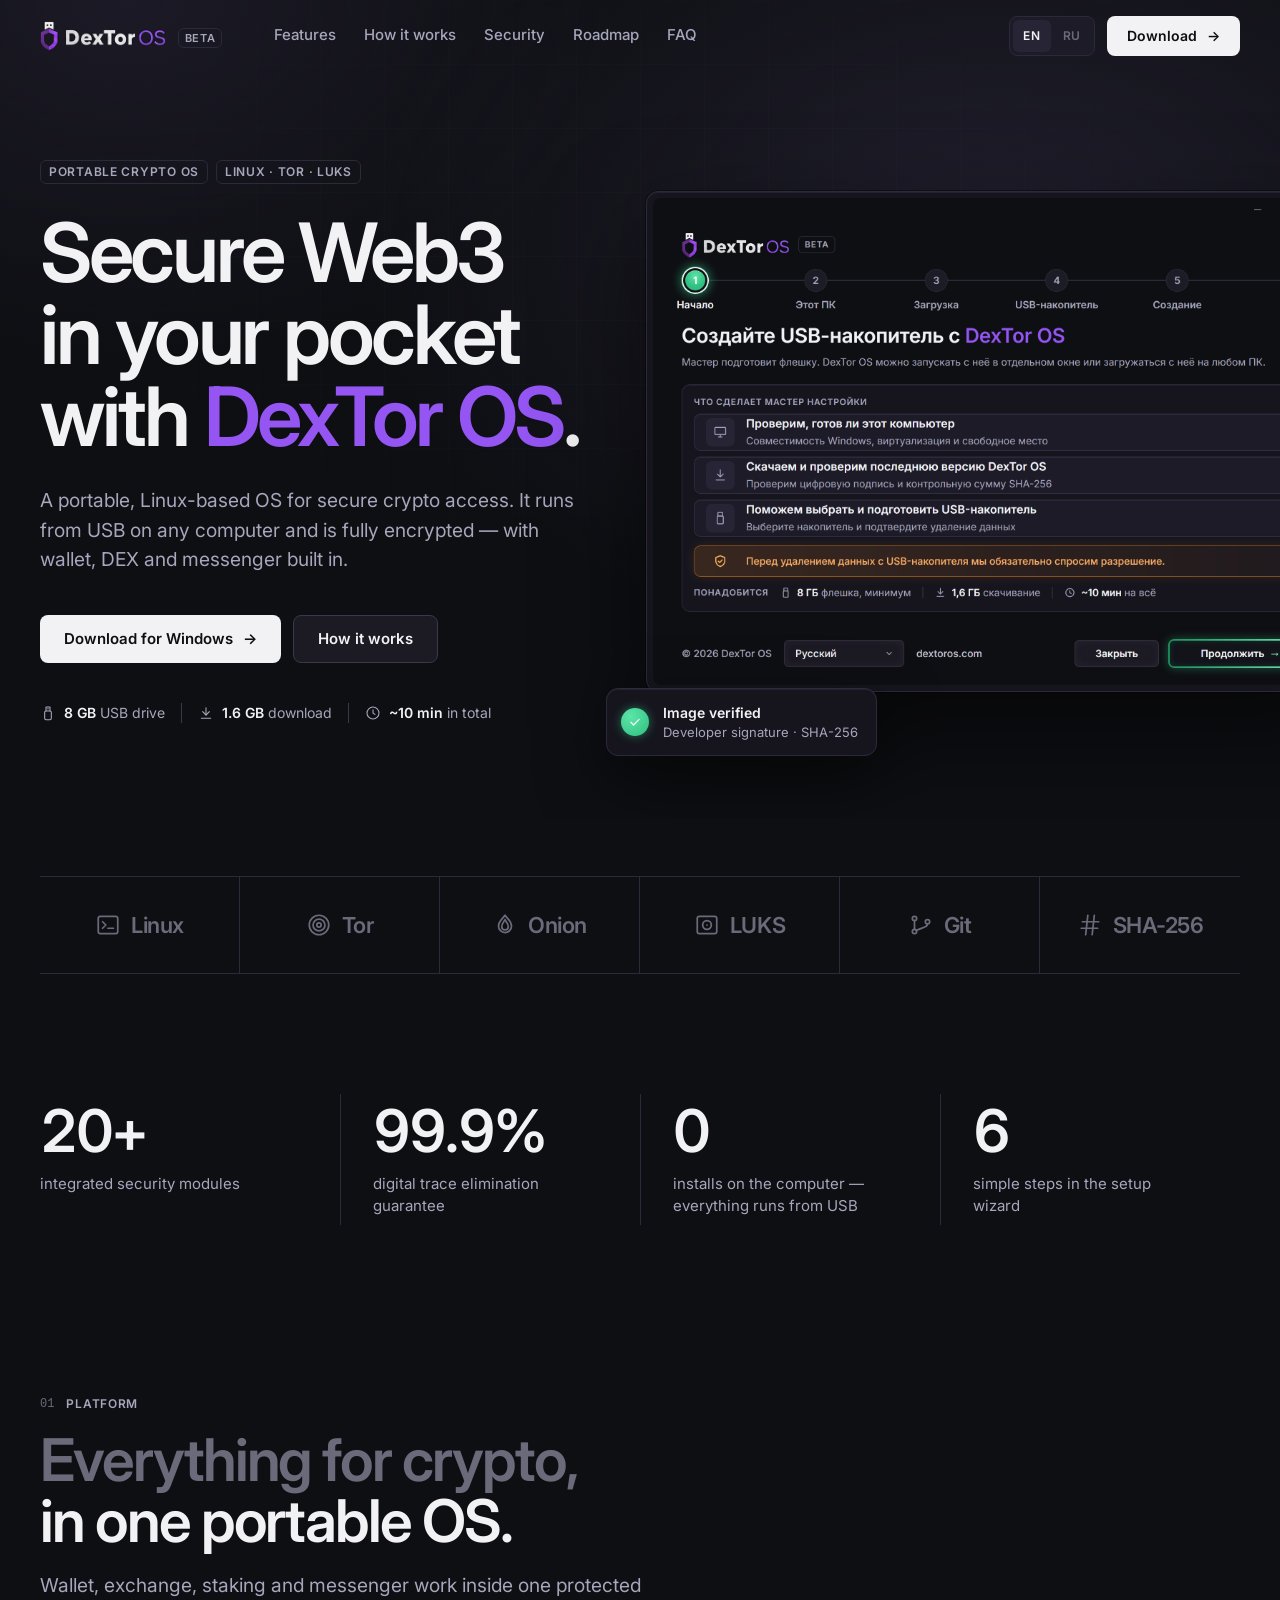
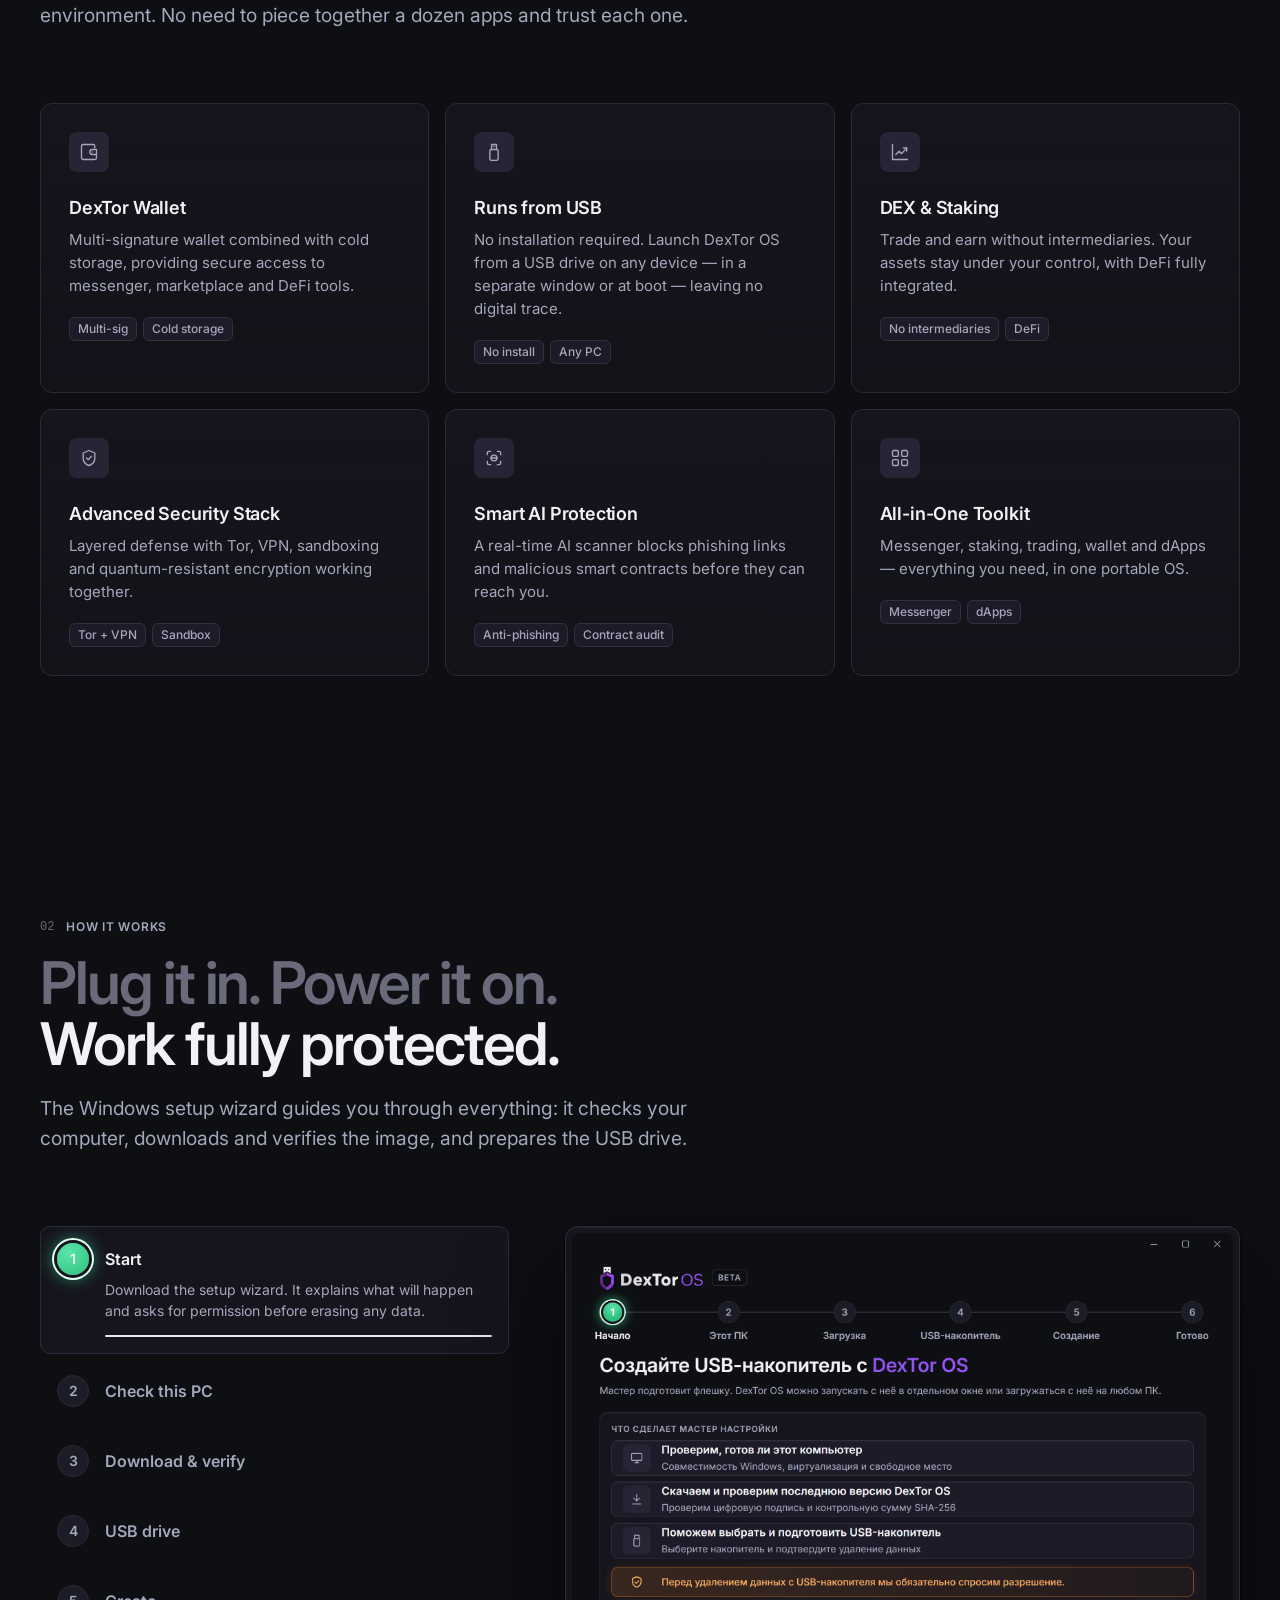
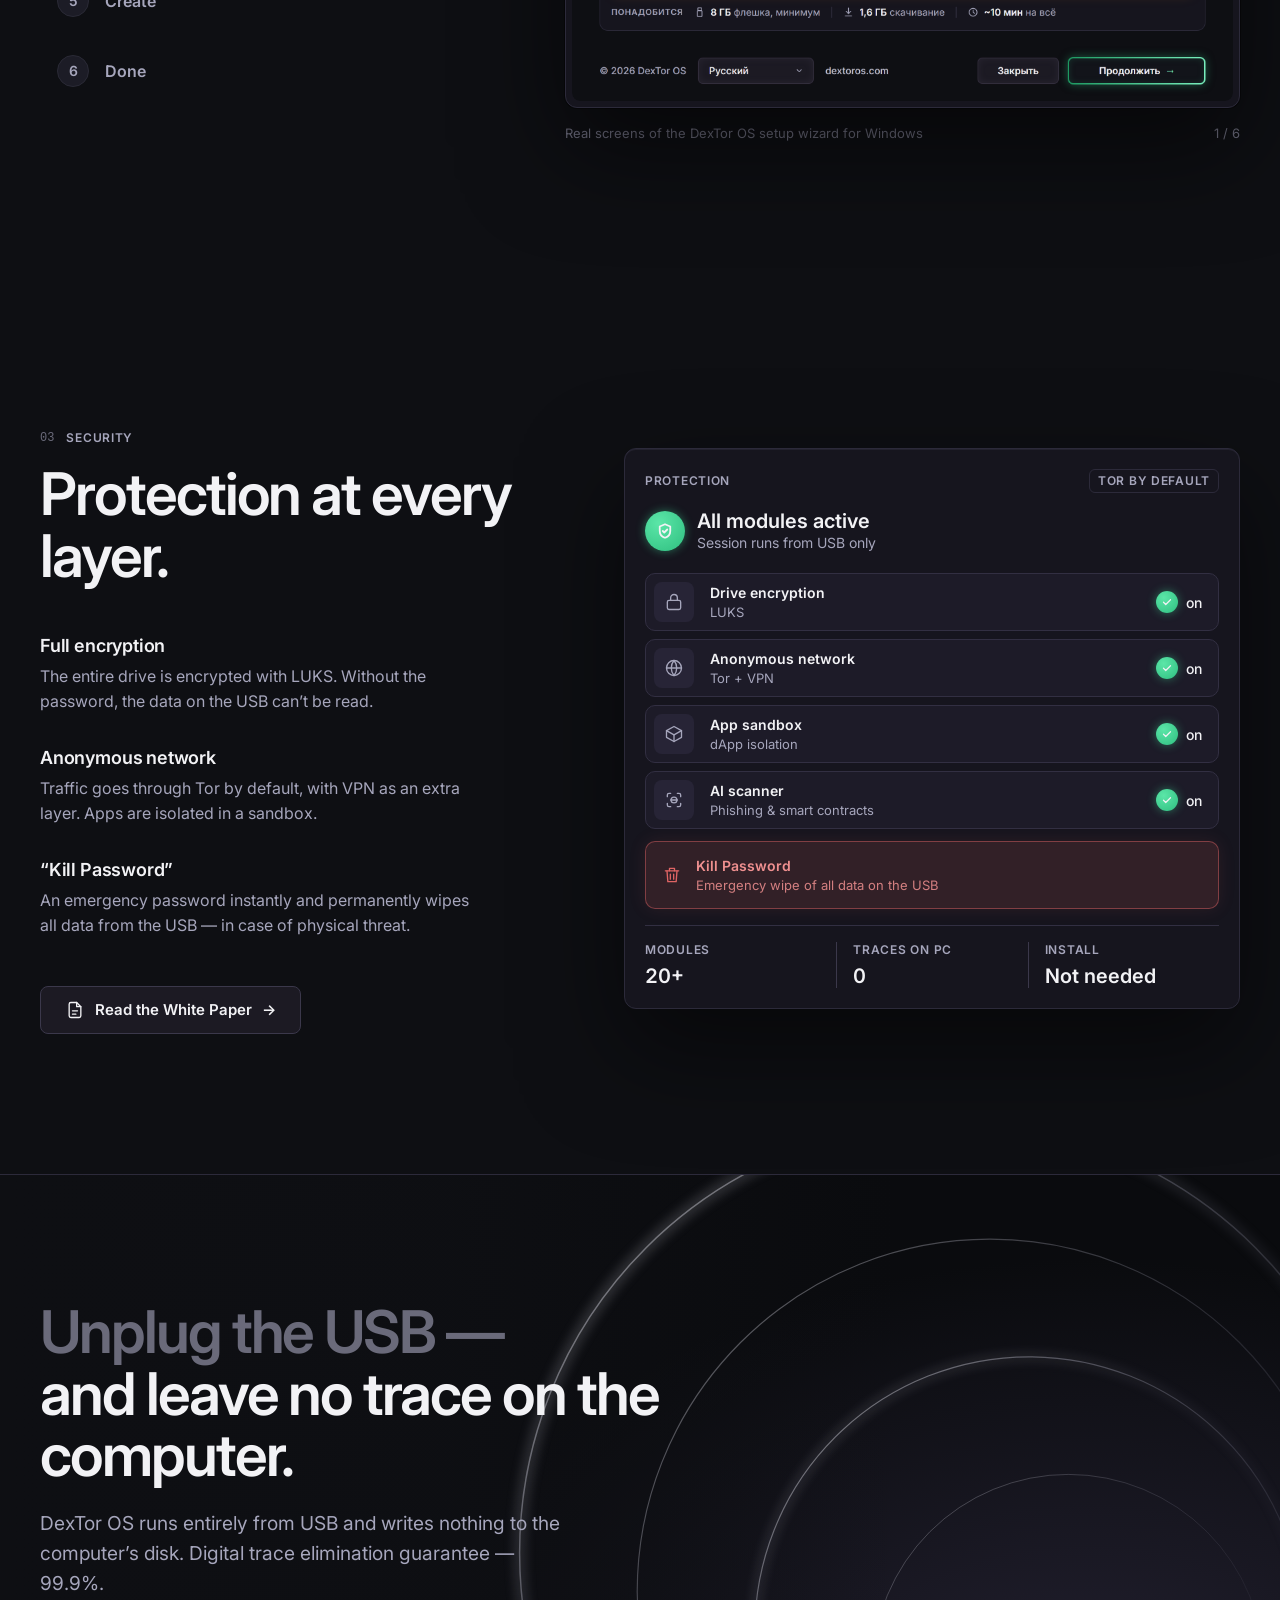
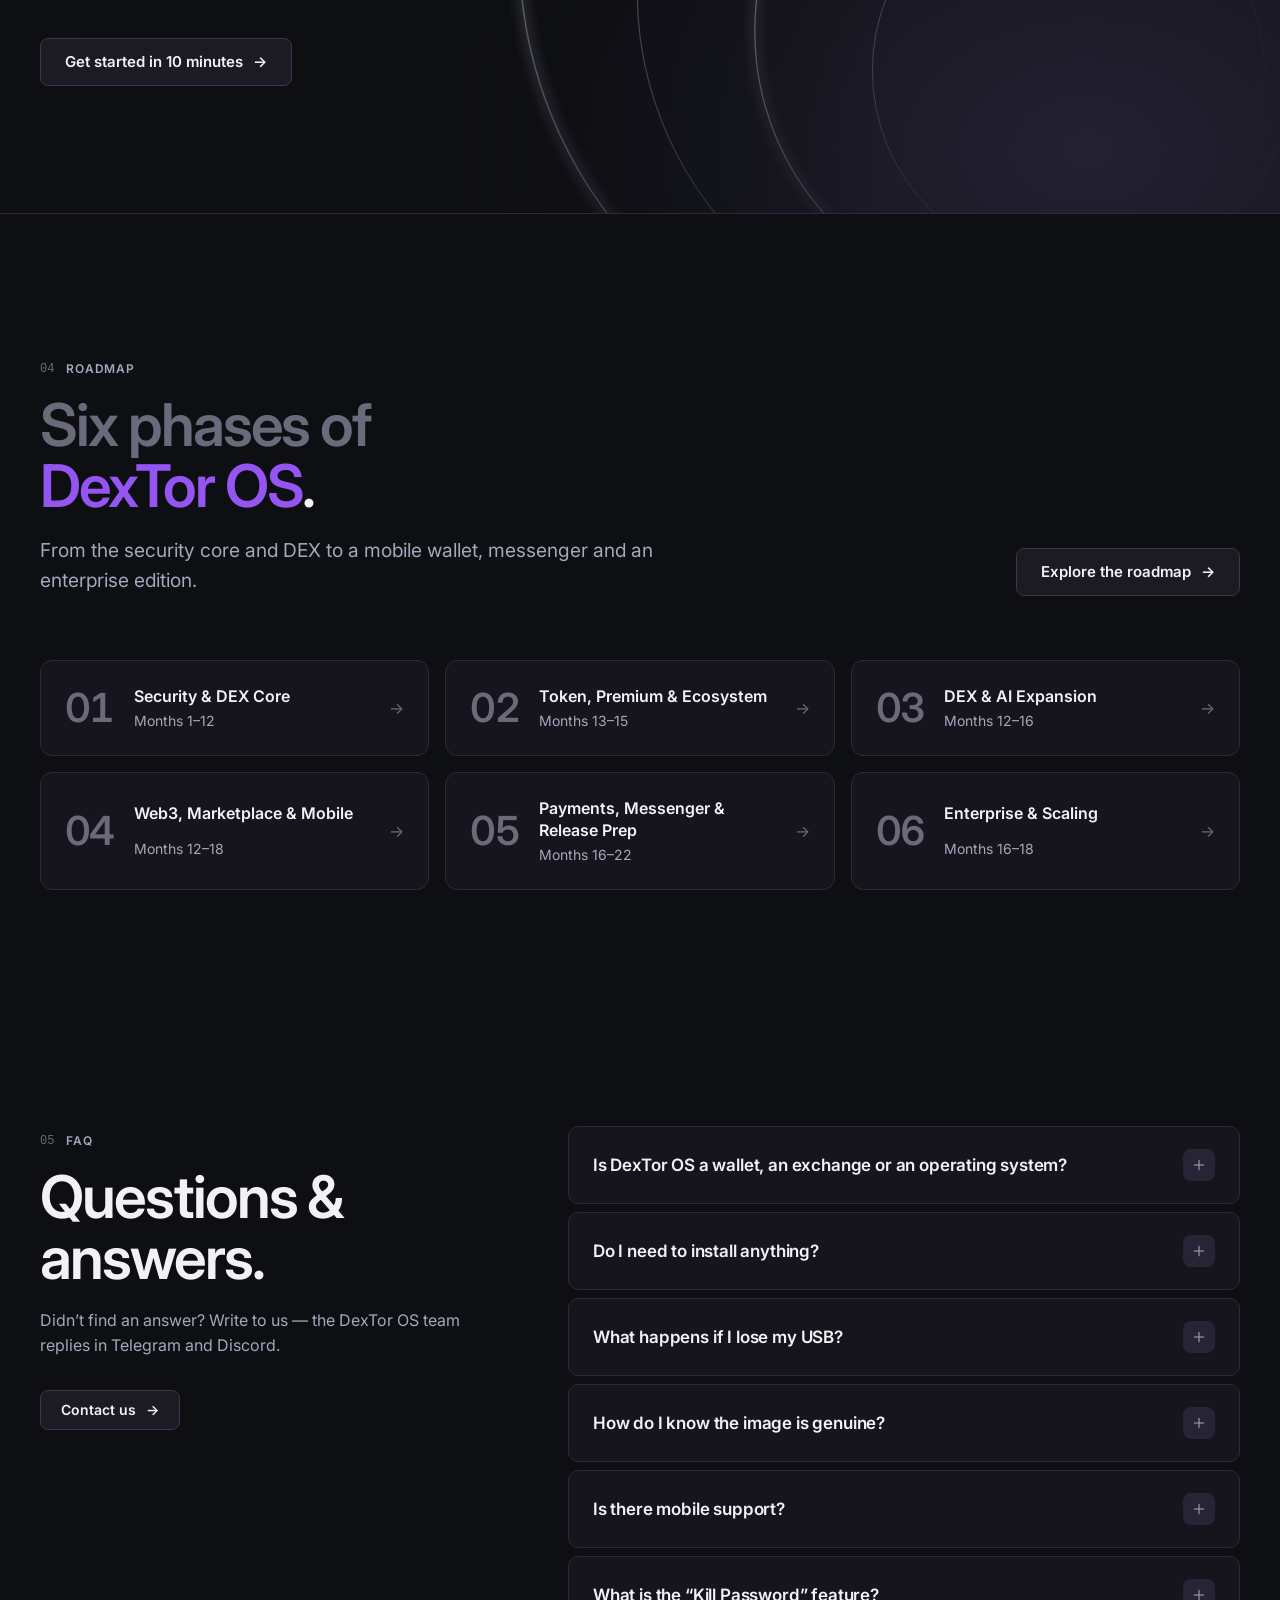
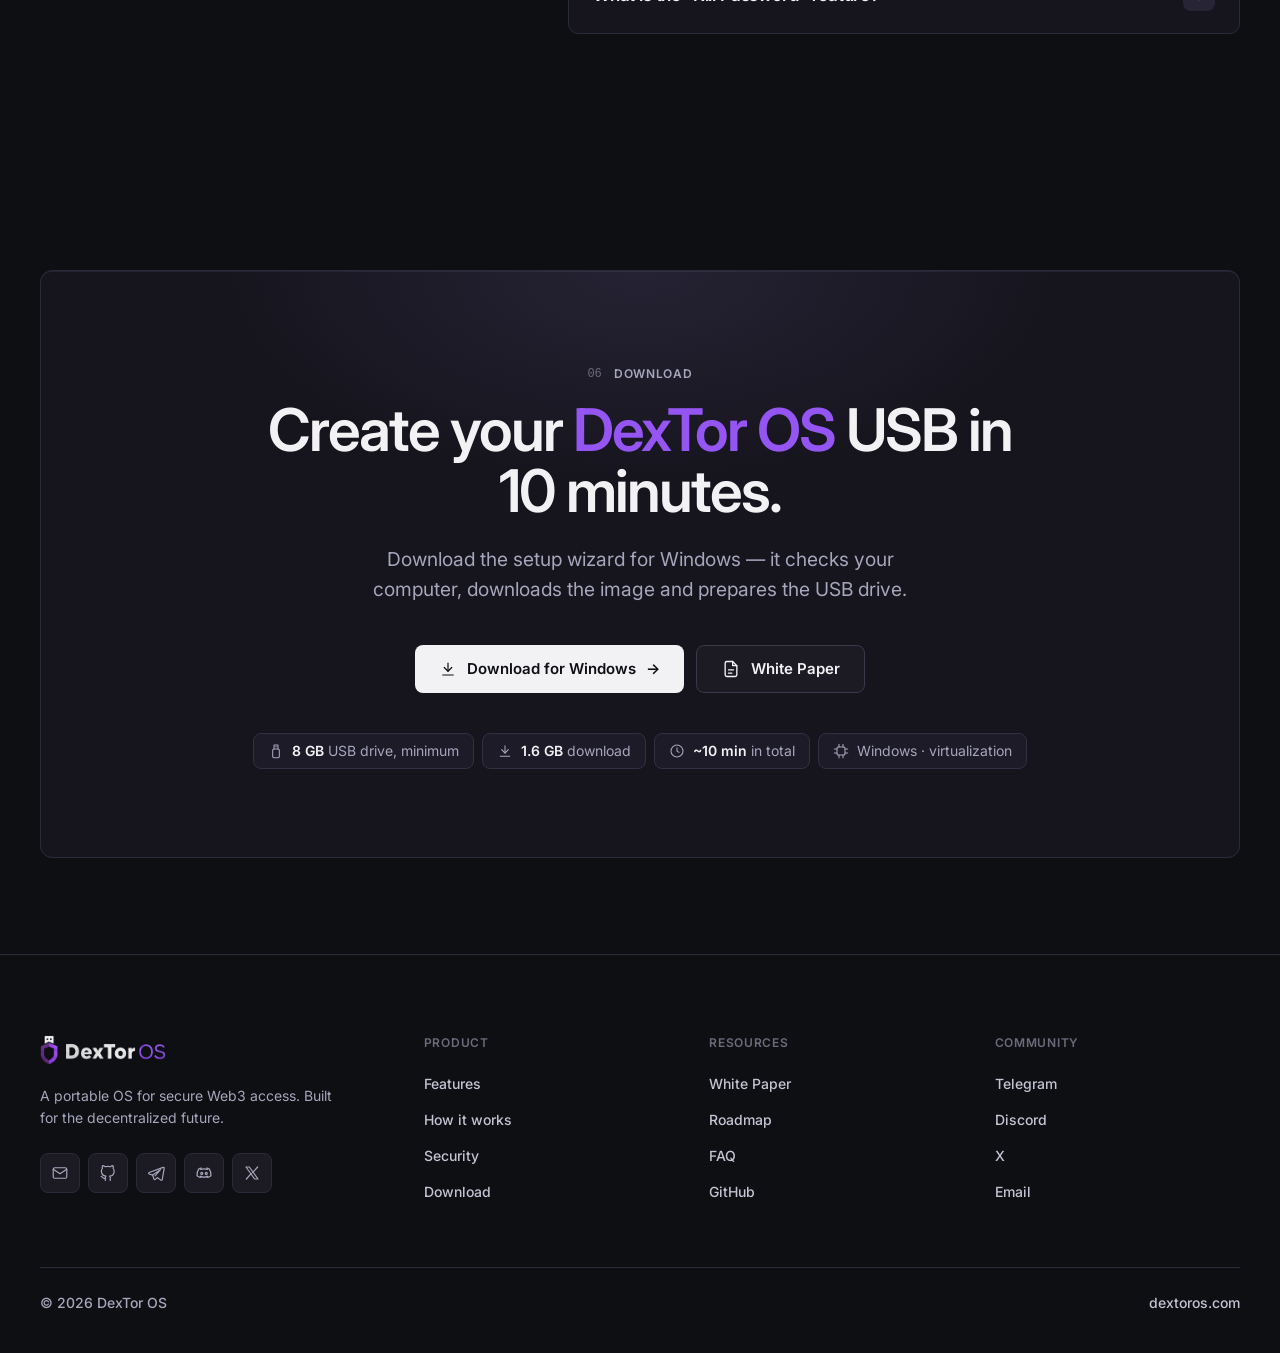
==== commit 18bacfae: "Add roadmap page with detailed phases and milestones for DexTor OS" ====
--- a/index.html
+++ b/index.html
@@ -1,13 +1,13 @@
 <!DOCTYPE html>
-<html lang="ru">
+<html lang="en">
 <head>
   <meta charset="utf-8">
   <meta name="viewport" content="width=device-width, initial-scale=1">
-  <title>DexTor OS — безопасный доступ к Web3 с USB</title>
-  <meta name="description" content="DexTor OS — портативная ОС на базе Linux для безопасной работы с криптовалютой. Запуск с USB, полное шифрование, встроенный кошелёк, DEX и мессенджер.">
+  <title>DexTor OS — secure Web3 access from USB</title>
+  <meta name="description" content="DexTor OS is a portable, Linux-based OS for secure crypto access. Runs from USB, fully encrypted, with built-in wallet, DEX and messenger.">
   <meta name="theme-color" content="#0E0F13">
-  <meta property="og:title" content="DexTor OS — безопасный доступ к Web3 с USB">
-  <meta property="og:description" content="Портативная крипто-ОС: кошелёк, DEX, стейкинг и мессенджер на зашифрованной флешке.">
+  <meta property="og:title" content="DexTor OS — secure Web3 access from USB">
+  <meta property="og:description" content="A portable crypto OS: wallet, DEX, staking and messenger on an encrypted USB drive.">
   <meta property="og:image" content="assets/screens/step-1.png">
   <link rel="icon" href="assets/logo.png">
   <link rel="preconnect" href="https://fonts.googleapis.com">
@@ -51,44 +51,44 @@
   </defs>
 </svg>
 
-<a class="sr-only" href="#main">Перейти к содержимому</a>
+<a class="sr-only" href="#main">Skip to content</a>
 
 <!-- ========== Шапка ========== -->
 <header class="site-header" id="top">
   <div class="container header-inner">
-    <a class="logo" href="#top" aria-label="DexTor OS — на главную">
+    <a class="logo" href="#top" aria-label="DexTor OS — home">
       <img src="assets/logo.png" alt="DexTor OS" width="216" height="47">
       <span class="badge">Beta</span>
     </a>
-    <nav class="nav" aria-label="Основная навигация">
-      <a href="#platform" data-i18n="nav.platform">Возможности</a>
-      <a href="#how" data-i18n="nav.how">Как это работает</a>
-      <a href="#security" data-i18n="nav.security">Безопасность</a>
-      <a href="#roadmap" data-i18n="nav.roadmap">Roadmap</a>
+    <nav class="nav" aria-label="Main navigation">
+      <a href="#platform" data-i18n="nav.platform">Features</a>
+      <a href="#how" data-i18n="nav.how">How it works</a>
+      <a href="#security" data-i18n="nav.security">Security</a>
+      <a href="roadmap.html" data-i18n="nav.roadmap">Roadmap</a>
       <a href="#faq" data-i18n="nav.faq">FAQ</a>
     </nav>
     <div class="header-actions">
-      <div class="lang" role="group" aria-label="Язык / Language">
-        <button type="button" data-lang="ru" aria-pressed="true">RU</button>
-        <button type="button" data-lang="en" aria-pressed="false">EN</button>
-      </div>
-      <a class="btn btn-primary btn-sm" href="#download"><span data-i18n="cta.download">Скачать</span> <span class="arrow" aria-hidden="true">→</span></a>
-      <button class="burger" type="button" aria-label="Меню" aria-expanded="false" aria-controls="mobile-menu"><span></span></button>
+      <div class="lang" role="group" aria-label="Language">
+        <button type="button" data-lang="en" aria-pressed="true">EN</button>
+        <button type="button" data-lang="ru" aria-pressed="false">RU</button>
+      </div>
+      <a class="btn btn-primary btn-sm" href="#download"><span data-i18n="cta.download">Download</span> <span class="arrow" aria-hidden="true">→</span></a>
+      <button class="burger" type="button" aria-label="Menu" aria-expanded="false" aria-controls="mobile-menu"><span></span></button>
     </div>
   </div>
 </header>
 
 <div class="mobile-menu" id="mobile-menu">
-  <a class="m-link" href="#platform" data-i18n="nav.platform">Возможности</a>
-  <a class="m-link" href="#how" data-i18n="nav.how">Как это работает</a>
-  <a class="m-link" href="#security" data-i18n="nav.security">Безопасность</a>
-  <a class="m-link" href="#roadmap" data-i18n="nav.roadmap">Roadmap</a>
+  <a class="m-link" href="#platform" data-i18n="nav.platform">Features</a>
+  <a class="m-link" href="#how" data-i18n="nav.how">How it works</a>
+  <a class="m-link" href="#security" data-i18n="nav.security">Security</a>
+  <a class="m-link" href="roadmap.html" data-i18n="nav.roadmap">Roadmap</a>
   <a class="m-link" href="#faq" data-i18n="nav.faq">FAQ</a>
-  <div class="lang" role="group" aria-label="Язык / Language">
-    <button type="button" data-lang="ru" aria-pressed="true">RU</button>
-    <button type="button" data-lang="en" aria-pressed="false">EN</button>
+  <div class="lang" role="group" aria-label="Language">
+    <button type="button" data-lang="en" aria-pressed="true">EN</button>
+    <button type="button" data-lang="ru" aria-pressed="false">RU</button>
   </div>
-  <a class="btn btn-primary btn-lg" href="#download"><span data-i18n="cta.downloadWin">Скачать для Windows</span> <span class="arrow" aria-hidden="true">→</span></a>
+  <a class="btn btn-primary btn-lg" href="#download"><span data-i18n="cta.downloadWin">Download for Windows</span> <span class="arrow" aria-hidden="true">→</span></a>
 </div>
 
 <main id="main">
@@ -98,31 +98,31 @@
     <div class="container hero-grid">
       <div class="hero-copy">
         <div class="badge-row reveal">
-          <span class="badge" data-i18n="hero.badge1">Портативная крипто-ОС</span>
+          <span class="badge" data-i18n="hero.badge1">Portable crypto OS</span>
           <span class="badge" data-i18n="hero.badge2">Linux · Tor · LUKS</span>
         </div>
-        <h1 class="display reveal" data-delay="1" data-i18n="hero.title">Безопасный Web3 —<br>в&nbsp;кармане<br>с&nbsp;<span class="brand">DexTor&nbsp;OS</span>.</h1>
-        <p class="lead reveal" data-delay="2" data-i18n="hero.lead">Портативная ОС на&nbsp;базе Linux для работы с&nbsp;криптовалютой. Запускается с&nbsp;USB на&nbsp;любом компьютере, полностью зашифрована — кошелёк, DEX и&nbsp;мессенджер уже внутри.</p>
+        <h1 class="display reveal" data-delay="1" data-i18n="hero.title">Secure Web3<br>in your pocket<br>with&nbsp;<span class="brand">DexTor&nbsp;OS</span>.</h1>
+        <p class="lead reveal" data-delay="2" data-i18n="hero.lead">A portable, Linux-based OS for secure crypto access. It runs from USB on any computer and is fully encrypted — with wallet, DEX and messenger built in.</p>
         <div class="hero-ctas reveal" data-delay="3">
-          <a class="btn btn-primary btn-lg" href="#download"><span data-i18n="cta.downloadWin">Скачать для Windows</span> <span class="arrow" aria-hidden="true">→</span></a>
-          <a class="btn btn-secondary btn-lg" href="#how"><span data-i18n="cta.tour">Как это работает</span></a>
+          <a class="btn btn-primary btn-lg" href="#download"><span data-i18n="cta.downloadWin">Download for Windows</span> <span class="arrow" aria-hidden="true">→</span></a>
+          <a class="btn btn-secondary btn-lg" href="#how"><span data-i18n="cta.tour">How it works</span></a>
         </div>
         <ul class="hero-meta reveal" data-delay="3">
-          <li><svg class="ico"><use href="#i-usb"/></svg><span data-i18n="meta.usb"><b>8 ГБ</b> флешка</span></li>
-          <li><svg class="ico"><use href="#i-download"/></svg><span data-i18n="meta.size"><b>1,6 ГБ</b> загрузка</span></li>
-          <li><svg class="ico"><use href="#i-clock"/></svg><span data-i18n="meta.time"><b>~10 мин</b> на всё</span></li>
+          <li><svg class="ico"><use href="#i-usb"/></svg><span data-i18n="meta.usb"><b>8 GB</b> USB drive</span></li>
+          <li><svg class="ico"><use href="#i-download"/></svg><span data-i18n="meta.size"><b>1.6 GB</b> download</span></li>
+          <li><svg class="ico"><use href="#i-clock"/></svg><span data-i18n="meta.time"><b>~10 min</b> in total</span></li>
         </ul>
       </div>
 
       <div class="hero-visual reveal" data-delay="2">
         <div class="app-window">
-          <img src="assets/screens/step-1.png" width="1920" height="1360" alt="Мастер настройки DexTor OS: шаг «Начало»" data-i18n-alt="hero.alt" fetchpriority="high">
+          <img src="assets/screens/step-1.png" width="1920" height="1360" alt="DexTor OS setup wizard: Start step" data-i18n-alt="hero.alt" fetchpriority="high">
         </div>
         <div class="float-card" aria-hidden="true">
           <span class="medal"><svg viewBox="0 0 24 24"><use href="#i-check"/></svg></span>
           <div>
-            <div class="t" data-i18n="hero.floatT">Образ проверен</div>
-            <div class="s" data-i18n="hero.floatS">Подпись разработчика · SHA-256</div>
+            <div class="t" data-i18n="hero.floatT">Image verified</div>
+            <div class="s" data-i18n="hero.floatS">Developer signature · SHA-256</div>
           </div>
         </div>
       </div>
@@ -130,9 +130,9 @@
   </section>
 
   <!-- ========== Технологии ========== -->
-  <section class="stack" aria-label="Технологии">
+  <section class="stack" aria-label="Technologies">
     <div class="container">
-      <p class="stack-label reveal" data-i18n="stack.label">Построено на проверенных открытых технологиях</p>
+      <p class="stack-label reveal" data-i18n="stack.label">Built on proven open technologies</p>
       <div class="stack-row reveal">
         <div class="stack-item"><svg><use href="#i-terminal"/></svg>Linux</div>
         <div class="stack-item"><svg><use href="#i-tor"/></svg>Tor</div>
@@ -145,12 +145,12 @@
   </section>
 
   <!-- ========== Цифры ========== -->
-  <section class="stats" aria-label="DexTor OS в цифрах">
+  <section class="stats" aria-label="DexTor OS in numbers">
     <div class="container stats-grid">
-      <div class="stat reveal"><div class="v" data-count="20" data-suffix="+">20+</div><div class="l" data-i18n="stat.1">встроенных модулей безопасности</div></div>
-      <div class="stat reveal" data-delay="1"><div class="v" data-count="99.9" data-suffix="%" data-decimals="1">99,9%</div><div class="l" data-i18n="stat.2">гарантия удаления цифровых следов</div></div>
-      <div class="stat reveal" data-delay="2"><div class="v" data-count="0">0</div><div class="l" data-i18n="stat.3">установок на компьютер — всё работает с&nbsp;USB</div></div>
-      <div class="stat reveal" data-delay="3"><div class="v" data-count="6">6</div><div class="l" data-i18n="stat.4">простых шагов в&nbsp;мастере настройки</div></div>
+      <div class="stat reveal"><div class="v" data-count="20" data-suffix="+">20+</div><div class="l" data-i18n="stat.1">integrated security modules</div></div>
+      <div class="stat reveal" data-delay="1"><div class="v" data-count="99.9" data-suffix="%" data-decimals="1">99,9%</div><div class="l" data-i18n="stat.2">digital trace elimination guarantee</div></div>
+      <div class="stat reveal" data-delay="2"><div class="v" data-count="0">0</div><div class="l" data-i18n="stat.3">installs on the computer — everything runs from USB</div></div>
+      <div class="stat reveal" data-delay="3"><div class="v" data-count="6">6</div><div class="l" data-i18n="stat.4">simple steps in the setup wizard</div></div>
     </div>
   </section>
 
@@ -158,47 +158,47 @@
   <section class="section" id="platform">
     <div class="container">
       <div class="section-head">
-        <span class="eyebrow reveal"><span class="num">01</span><span data-i18n="platform.eyebrow">Платформа</span></span>
-        <h2 class="h2 reveal" data-delay="1" data-i18n="platform.title"><span class="muted">Всё для криптовалюты —</span><br>в одной портативной&nbsp;ОС.</h2>
-        <p class="lead reveal" data-delay="2" data-i18n="platform.lead">Кошелёк, биржа, стейкинг и&nbsp;мессенджер работают в&nbsp;одной защищённой среде. Не&nbsp;нужно собирать десяток приложений и&nbsp;доверять каждому.</p>
+        <span class="eyebrow reveal"><span class="num">01</span><span data-i18n="platform.eyebrow">Platform</span></span>
+        <h2 class="h2 reveal" data-delay="1" data-i18n="platform.title"><span class="muted">Everything for crypto,</span><br>in one portable OS.</h2>
+        <p class="lead reveal" data-delay="2" data-i18n="platform.lead">Wallet, exchange, staking and messenger work inside one protected environment. No need to piece together a dozen apps and trust each one.</p>
       </div>
 
       <div class="features">
         <article class="feature reveal">
           <div class="ico-tile"><svg class="ico"><use href="#i-wallet"/></svg></div>
-          <h3 data-i18n="f1.t">Кошелёк DexTor</h3>
-          <p data-i18n="f1.d">Мультиподпись и&nbsp;холодное хранение в&nbsp;одном кошельке. Безопасный доступ к&nbsp;мессенджеру, маркетплейсу и&nbsp;DeFi-инструментам.</p>
-          <div class="tags"><span class="tag" data-i18n="f1.tag1">Мультиподпись</span><span class="tag" data-i18n="f1.tag2">Холодное хранение</span></div>
+          <h3 data-i18n="f1.t">DexTor Wallet</h3>
+          <p data-i18n="f1.d">Multi-signature wallet combined with cold storage, providing secure access to messenger, marketplace and DeFi tools.</p>
+          <div class="tags"><span class="tag" data-i18n="f1.tag1">Multi-sig</span><span class="tag" data-i18n="f1.tag2">Cold storage</span></div>
         </article>
         <article class="feature reveal" data-delay="1">
           <div class="ico-tile"><svg class="ico"><use href="#i-usb"/></svg></div>
-          <h3 data-i18n="f2.t">Запуск с USB</h3>
-          <p data-i18n="f2.d">Без установки. Запускайте DexTor OS с&nbsp;флешки на&nbsp;любом устройстве — в&nbsp;отдельном окне или при загрузке ПК — и&nbsp;не&nbsp;оставляйте следов.</p>
-          <div class="tags"><span class="tag" data-i18n="f2.tag1">Без установки</span><span class="tag" data-i18n="f2.tag2">Любой ПК</span></div>
+          <h3 data-i18n="f2.t">Runs from USB</h3>
+          <p data-i18n="f2.d">No installation required. Launch DexTor OS from a USB drive on any device — in a separate window or at boot — leaving no digital trace.</p>
+          <div class="tags"><span class="tag" data-i18n="f2.tag1">No install</span><span class="tag" data-i18n="f2.tag2">Any PC</span></div>
         </article>
         <article class="feature reveal" data-delay="2">
           <div class="ico-tile"><svg class="ico"><use href="#i-chart"/></svg></div>
-          <h3 data-i18n="f3.t">DEX и стейкинг</h3>
-          <p data-i18n="f3.d">Торгуйте и&nbsp;зарабатывайте без посредников. Ваши активы — под вашим контролем, DeFi встроен в&nbsp;систему.</p>
-          <div class="tags"><span class="tag" data-i18n="f3.tag1">Без посредников</span><span class="tag">DeFi</span></div>
+          <h3 data-i18n="f3.t">DEX & Staking</h3>
+          <p data-i18n="f3.d">Trade and earn without intermediaries. Your assets stay under your control, with DeFi fully integrated.</p>
+          <div class="tags"><span class="tag" data-i18n="f3.tag1">No intermediaries</span><span class="tag">DeFi</span></div>
         </article>
         <article class="feature reveal">
           <div class="ico-tile"><svg class="ico"><use href="#i-shield"/></svg></div>
-          <h3 data-i18n="f4.t">Многоуровневая защита</h3>
-          <p data-i18n="f4.d">Tor, VPN, изоляция приложений в&nbsp;песочнице и&nbsp;квантово-устойчивое шифрование работают вместе.</p>
+          <h3 data-i18n="f4.t">Advanced Security Stack</h3>
+          <p data-i18n="f4.d">Layered defense with Tor, VPN, sandboxing and quantum-resistant encryption working together.</p>
           <div class="tags"><span class="tag">Tor + VPN</span><span class="tag">Sandbox</span></div>
         </article>
         <article class="feature reveal" data-delay="1">
           <div class="ico-tile"><svg class="ico"><use href="#i-scan"/></svg></div>
-          <h3 data-i18n="f5.t">Умная AI-защита</h3>
-          <p data-i18n="f5.d">AI-сканер в&nbsp;реальном времени блокирует фишинговые ссылки и&nbsp;вредоносные смарт-контракты до&nbsp;того, как они до&nbsp;вас доберутся.</p>
-          <div class="tags"><span class="tag" data-i18n="f5.tag1">Антифишинг</span><span class="tag" data-i18n="f5.tag2">Аудит контрактов</span></div>
+          <h3 data-i18n="f5.t">Smart AI Protection</h3>
+          <p data-i18n="f5.d">A real-time AI scanner blocks phishing links and malicious smart contracts before they can reach you.</p>
+          <div class="tags"><span class="tag" data-i18n="f5.tag1">Anti-phishing</span><span class="tag" data-i18n="f5.tag2">Contract audit</span></div>
         </article>
         <article class="feature reveal" data-delay="2">
           <div class="ico-tile"><svg class="ico"><use href="#i-grid"/></svg></div>
-          <h3 data-i18n="f6.t">Всё в одном</h3>
-          <p data-i18n="f6.d">Мессенджер, стейкинг, трейдинг, кошелёк и&nbsp;dApps — всё, что нужно, в&nbsp;одной портативной ОС.</p>
-          <div class="tags"><span class="tag" data-i18n="f6.tag1">Мессенджер</span><span class="tag">dApps</span></div>
+          <h3 data-i18n="f6.t">All-in-One Toolkit</h3>
+          <p data-i18n="f6.d">Messenger, staking, trading, wallet and dApps — everything you need, in one portable OS.</p>
+          <div class="tags"><span class="tag" data-i18n="f6.tag1">Messenger</span><span class="tag">dApps</span></div>
         </article>
       </div>
     </div>
@@ -208,47 +208,47 @@
   <section class="section section-tight" id="how">
     <div class="container">
       <div class="section-head">
-        <span class="eyebrow reveal"><span class="num">02</span><span data-i18n="how.eyebrow">Как это работает</span></span>
-        <h2 class="h2 reveal" data-delay="1" data-i18n="how.title"><span class="muted">Вставьте. Включите.</span><br>Работайте под защитой.</h2>
-        <p class="lead reveal" data-delay="2" data-i18n="how.lead">Мастер настройки для Windows проведёт через всё сам: проверит компьютер, скачает и&nbsp;проверит образ, подготовит флешку.</p>
-      </div>
-
-      <div class="tour" role="tablist" aria-label="Шаги мастера настройки">
+        <span class="eyebrow reveal"><span class="num">02</span><span data-i18n="how.eyebrow">How it works</span></span>
+        <h2 class="h2 reveal" data-delay="1" data-i18n="how.title"><span class="muted">Plug it in. Power it on.</span><br>Work fully protected.</h2>
+        <p class="lead reveal" data-delay="2" data-i18n="how.lead">The Windows setup wizard guides you through everything: it checks your computer, downloads and verifies the image, and prepares the USB drive.</p>
+      </div>
+
+      <div class="tour" role="tablist" aria-label="Setup wizard steps">
         <div class="tour-steps reveal">
           <button class="tour-step" role="tab" aria-selected="true" aria-controls="tour-screens" data-step="0">
             <span class="dot"><span>1</span><svg viewBox="0 0 24 24"><use href="#i-check"/></svg></span>
-            <span class="t" data-i18n="s1.t">Начало</span>
-            <span class="d" data-i18n="s1.d">Скачайте мастер настройки. Он объяснит, что будет происходить, и&nbsp;спросит разрешение перед удалением данных.</span>
+            <span class="t" data-i18n="s1.t">Start</span>
+            <span class="d" data-i18n="s1.d">Download the setup wizard. It explains what will happen and asks for permission before erasing any data.</span>
             <span class="bar"><i></i></span>
           </button>
           <button class="tour-step" role="tab" aria-selected="false" aria-controls="tour-screens" data-step="1">
             <span class="dot"><span>2</span><svg viewBox="0 0 24 24"><use href="#i-check"/></svg></span>
-            <span class="t" data-i18n="s2.t">Проверка ПК</span>
-            <span class="d" data-i18n="s2.d">Мастер проверит совместимость Windows, виртуализацию и&nbsp;свободное место.</span>
+            <span class="t" data-i18n="s2.t">Check this PC</span>
+            <span class="d" data-i18n="s2.d">The wizard checks Windows compatibility, virtualization and free space.</span>
             <span class="bar"><i></i></span>
           </button>
           <button class="tour-step" role="tab" aria-selected="false" aria-controls="tour-screens" data-step="2">
             <span class="dot"><span>3</span><svg viewBox="0 0 24 24"><use href="#i-check"/></svg></span>
-            <span class="t" data-i18n="s3.t">Загрузка и проверка</span>
-            <span class="d" data-i18n="s3.d">Последняя версия DexTor OS скачивается и&nbsp;проверяется: подпись разработчика и&nbsp;контрольная сумма SHA-256.</span>
+            <span class="t" data-i18n="s3.t">Download & verify</span>
+            <span class="d" data-i18n="s3.d">The latest DexTor OS is downloaded and verified: developer signature and SHA-256 checksum.</span>
             <span class="bar"><i></i></span>
           </button>
           <button class="tour-step" role="tab" aria-selected="false" aria-controls="tour-screens" data-step="3">
             <span class="dot"><span>4</span><svg viewBox="0 0 24 24"><use href="#i-check"/></svg></span>
-            <span class="t" data-i18n="s4.t">USB-накопитель</span>
-            <span class="d" data-i18n="s4.d">Выберите флешку от&nbsp;8&nbsp;ГБ. Данные на&nbsp;ней удаляются только после вашего подтверждения.</span>
+            <span class="t" data-i18n="s4.t">USB drive</span>
+            <span class="d" data-i18n="s4.d">Pick a drive of 8 GB or more. Its data is erased only after you confirm.</span>
             <span class="bar"><i></i></span>
           </button>
           <button class="tour-step" role="tab" aria-selected="false" aria-controls="tour-screens" data-step="4">
             <span class="dot"><span>5</span><svg viewBox="0 0 24 24"><use href="#i-check"/></svg></span>
-            <span class="t" data-i18n="s5.t">Создание</span>
-            <span class="d" data-i18n="s5.d">Очистка, запись образа и&nbsp;проверка записи — с&nbsp;понятным прогрессом и&nbsp;скоростью.</span>
+            <span class="t" data-i18n="s5.t">Create</span>
+            <span class="d" data-i18n="s5.d">Erasing, writing the image and verifying the write — with clear progress and speed.</span>
             <span class="bar"><i></i></span>
           </button>
           <button class="tour-step" role="tab" aria-selected="false" aria-controls="tour-screens" data-step="5">
             <span class="dot"><span>6</span><svg viewBox="0 0 24 24"><use href="#i-check"/></svg></span>
-            <span class="t" data-i18n="s6.t">Готово</span>
-            <span class="d" data-i18n="s6.d">Запускайте DexTor OS в&nbsp;отдельном окне или загружайтесь с&nbsp;флешки на&nbsp;любом ПК — и&nbsp;управляйте активами.</span>
+            <span class="t" data-i18n="s6.t">Done</span>
+            <span class="d" data-i18n="s6.d">Run DexTor OS in a separate window or boot from the USB on any PC — and manage your assets.</span>
             <span class="bar"><i></i></span>
           </button>
         </div>
@@ -256,15 +256,15 @@
         <div class="tour-visual reveal" data-delay="1">
           <div class="app-window">
             <div class="tour-screens" id="tour-screens" role="tabpanel" aria-live="polite">
-              <img class="active" src="assets/screens/step-1.png" width="1920" height="1360" alt="Шаг 1 — Начало" loading="lazy">
-              <img src="assets/screens/step-2.png" width="1920" height="1360" alt="Шаг 2 — Проверка ПК" loading="lazy">
-              <img src="assets/screens/step-3.png" width="1920" height="1360" alt="Шаг 3 — Загрузка и проверка образа" loading="lazy">
-              <img src="assets/screens/step-4.png" width="1920" height="1360" alt="Шаг 4 — Выбор USB-накопителя" loading="lazy">
-              <img src="assets/screens/step-5.png" width="1920" height="1360" alt="Шаг 5 — Создание накопителя" loading="lazy">
-              <img src="assets/screens/step-6.png" width="1920" height="1360" alt="Шаг 6 — Готово" loading="lazy">
+              <img class="active" src="assets/screens/step-1.png" width="1920" height="1360" alt="Step 1 — Start" loading="lazy">
+              <img src="assets/screens/step-2.png" width="1920" height="1360" alt="Step 2 — Check this PC" loading="lazy">
+              <img src="assets/screens/step-3.png" width="1920" height="1360" alt="Step 3 — Download and verify the image" loading="lazy">
+              <img src="assets/screens/step-4.png" width="1920" height="1360" alt="Step 4 — Choose a USB drive" loading="lazy">
+              <img src="assets/screens/step-5.png" width="1920" height="1360" alt="Step 5 — Create the drive" loading="lazy">
+              <img src="assets/screens/step-6.png" width="1920" height="1360" alt="Step 6 — Done" loading="lazy">
             </div>
           </div>
-          <div class="tour-caption"><span data-i18n="how.caption">Реальные экраны мастера настройки DexTor&nbsp;OS для Windows</span><span><span id="tour-index">1</span> / 6</span></div>
+          <div class="tour-caption"><span data-i18n="how.caption">Real screens of the DexTor OS setup wizard for Windows</span><span><span id="tour-index">1</span> / 6</span></div>
         </div>
       </div>
     </div>
@@ -274,68 +274,68 @@
   <section class="section security" id="security">
     <div class="container security-grid">
       <div>
-        <span class="eyebrow reveal"><span class="num">03</span><span data-i18n="sec.eyebrow">Безопасность</span></span>
-        <h2 class="h2 reveal" data-delay="1" style="margin-top:16px" data-i18n="sec.title">Защита на&nbsp;каждом уровне.</h2>
+        <span class="eyebrow reveal"><span class="num">03</span><span data-i18n="sec.eyebrow">Security</span></span>
+        <h2 class="h2 reveal" data-delay="1" style="margin-top:16px" data-i18n="sec.title">Protection at every layer.</h2>
         <div class="points">
           <div class="point reveal">
-            <h3 data-i18n="p1.t">Полное шифрование</h3>
-            <p data-i18n="p1.d">Весь накопитель зашифрован с&nbsp;помощью LUKS. Без пароля данные на&nbsp;флешке не&nbsp;прочитать.</p>
+            <h3 data-i18n="p1.t">Full encryption</h3>
+            <p data-i18n="p1.d">The entire drive is encrypted with LUKS. Without the password, the data on the USB can’t be read.</p>
           </div>
           <div class="point reveal" data-delay="1">
-            <h3 data-i18n="p2.t">Анонимная сеть</h3>
-            <p data-i18n="p2.d">Трафик идёт через Tor по&nbsp;умолчанию, VPN — дополнительный слой. Приложения изолированы в&nbsp;песочнице.</p>
+            <h3 data-i18n="p2.t">Anonymous network</h3>
+            <p data-i18n="p2.d">Traffic goes through Tor by default, with VPN as an extra layer. Apps are isolated in a sandbox.</p>
           </div>
           <div class="point reveal" data-delay="2">
-            <h3 data-i18n="p3.t">«Kill Password»</h3>
-            <p data-i18n="p3.d">Экстренный пароль мгновенно и&nbsp;безвозвратно стирает все данные с&nbsp;USB — на&nbsp;случай физической угрозы.</p>
-          </div>
-        </div>
-        <a class="btn btn-secondary btn-lg reveal" href="#"><svg class="ico"><use href="#i-file"/></svg><span data-i18n="cta.wp">Читать White Paper</span> <span class="arrow" aria-hidden="true">→</span></a>
+            <h3 data-i18n="p3.t">“Kill Password”</h3>
+            <p data-i18n="p3.d">An emergency password instantly and permanently wipes all data from the USB — in case of physical threat.</p>
+          </div>
+        </div>
+        <a class="btn btn-secondary btn-lg reveal" href="#"><svg class="ico"><use href="#i-file"/></svg><span data-i18n="cta.wp">Read the White Paper</span> <span class="arrow" aria-hidden="true">→</span></a>
       </div>
 
       <div class="panel-wrap reveal" data-delay="1">
-        <div class="panel" aria-label="Пример панели защиты DexTor OS">
+        <div class="panel" aria-label="DexTor OS protection panel example">
           <div class="panel-head">
-            <span class="eyebrow" data-i18n="panel.label">Защита</span>
-            <span class="badge" data-i18n="panel.badge">Tor по умолчанию</span>
+            <span class="eyebrow" data-i18n="panel.label">Protection</span>
+            <span class="badge" data-i18n="panel.badge">Tor by default</span>
           </div>
           <div class="panel-title">
             <span class="medal" style="width:40px;height:40px"><svg viewBox="0 0 24 24" style="width:18px;height:18px"><use href="#i-shield"/></svg></span>
             <div>
-              <h4 data-i18n="panel.title">Все модули активны</h4>
-              <p data-i18n="panel.sub">Сеанс работает только с USB</p>
+              <h4 data-i18n="panel.title">All modules active</h4>
+              <p data-i18n="panel.sub">Session runs from USB only</p>
             </div>
           </div>
           <div class="rows">
             <div class="row">
               <div class="ico-tile"><svg class="ico"><use href="#i-lock"/></svg></div>
-              <div class="txt"><b data-i18n="r1.t">Шифрование накопителя</b><span>LUKS</span></div>
-              <div class="status"><span class="medal"><svg viewBox="0 0 24 24"><use href="#i-check"/></svg></span><span class="lbl" data-i18n="r.on">включено</span></div>
+              <div class="txt"><b data-i18n="r1.t">Drive encryption</b><span>LUKS</span></div>
+              <div class="status"><span class="medal"><svg viewBox="0 0 24 24"><use href="#i-check"/></svg></span><span class="lbl" data-i18n="r.on">on</span></div>
             </div>
             <div class="row">
               <div class="ico-tile"><svg class="ico"><use href="#i-globe"/></svg></div>
-              <div class="txt"><b data-i18n="r2.t">Анонимная сеть</b><span>Tor + VPN</span></div>
-              <div class="status"><span class="medal"><svg viewBox="0 0 24 24"><use href="#i-check"/></svg></span><span class="lbl" data-i18n="r.on">включено</span></div>
+              <div class="txt"><b data-i18n="r2.t">Anonymous network</b><span>Tor + VPN</span></div>
+              <div class="status"><span class="medal"><svg viewBox="0 0 24 24"><use href="#i-check"/></svg></span><span class="lbl" data-i18n="r.on">on</span></div>
             </div>
             <div class="row">
               <div class="ico-tile"><svg class="ico"><use href="#i-box"/></svg></div>
-              <div class="txt"><b data-i18n="r3.t">Песочница приложений</b><span data-i18n="r3.d">Изоляция dApps</span></div>
-              <div class="status"><span class="medal"><svg viewBox="0 0 24 24"><use href="#i-check"/></svg></span><span class="lbl" data-i18n="r.on">включено</span></div>
+              <div class="txt"><b data-i18n="r3.t">App sandbox</b><span data-i18n="r3.d">dApp isolation</span></div>
+              <div class="status"><span class="medal"><svg viewBox="0 0 24 24"><use href="#i-check"/></svg></span><span class="lbl" data-i18n="r.on">on</span></div>
             </div>
             <div class="row">
               <div class="ico-tile"><svg class="ico"><use href="#i-scan"/></svg></div>
-              <div class="txt"><b data-i18n="r4.t">AI-сканер</b><span data-i18n="r4.d">Фишинг и смарт-контракты</span></div>
-              <div class="status"><span class="medal"><svg viewBox="0 0 24 24"><use href="#i-check"/></svg></span><span class="lbl" data-i18n="r.on">включено</span></div>
+              <div class="txt"><b data-i18n="r4.t">AI scanner</b><span data-i18n="r4.d">Phishing & smart contracts</span></div>
+              <div class="status"><span class="medal"><svg viewBox="0 0 24 24"><use href="#i-check"/></svg></span><span class="lbl" data-i18n="r.on">on</span></div>
             </div>
           </div>
           <div class="danger-block">
             <svg class="ico"><use href="#i-trash"/></svg>
-            <div><b>Kill Password</b><span data-i18n="panel.kill">Экстренное удаление всех данных с USB</span></div>
+            <div><b>Kill Password</b><span data-i18n="panel.kill">Emergency wipe of all data on the USB</span></div>
           </div>
           <div class="panel-foot">
-            <div><small data-i18n="pf.1">Модулей</small><strong>20+</strong></div>
-            <div><small data-i18n="pf.2">Следов на ПК</small><strong>0</strong></div>
-            <div><small data-i18n="pf.3">Установка</small><strong data-i18n="pf.3v">Не нужна</strong></div>
+            <div><small data-i18n="pf.1">Modules</small><strong>20+</strong></div>
+            <div><small data-i18n="pf.2">Traces on PC</small><strong>0</strong></div>
+            <div><small data-i18n="pf.3">Install</small><strong data-i18n="pf.3v">Not needed</strong></div>
           </div>
         </div>
       </div>
@@ -343,7 +343,7 @@
   </section>
 
   <!-- ========== Заявление ========== -->
-  <section class="statement" aria-label="Без следов">
+  <section class="statement" aria-label="No traces">
     <svg class="arcs" viewBox="0 0 1000 1000" aria-hidden="true">
       <defs>
         <linearGradient id="arcStroke" x1="0" y1="0" x2="1" y2="1">
@@ -368,33 +368,60 @@
       </g>
     </svg>
     <div class="container">
-      <h2 class="h2 reveal" data-i18n="st.title"><span class="muted">Вынули флешку —</span><br>и&nbsp;никаких следов на&nbsp;компьютере.</h2>
-      <p class="lead reveal" data-delay="1" data-i18n="st.lead">DexTor OS работает целиком с&nbsp;USB и&nbsp;ничего не&nbsp;записывает на&nbsp;диск компьютера. Гарантия удаления цифровых следов — 99,9%.</p>
-      <a class="btn btn-secondary btn-lg reveal" data-delay="2" href="#download"><span data-i18n="cta.start">Начать за 10 минут</span> <span class="arrow" aria-hidden="true">→</span></a>
-    </div>
-  </section>
-
-  <!-- ========== Roadmap ========== -->
+      <h2 class="h2 reveal" data-i18n="st.title"><span class="muted">Unplug the USB —</span><br>and leave no trace on the computer.</h2>
+      <p class="lead reveal" data-delay="1" data-i18n="st.lead">DexTor OS runs entirely from USB and writes nothing to the computer’s disk. Digital trace elimination guarantee — 99.9%.</p>
+      <a class="btn btn-secondary btn-lg reveal" data-delay="2" href="#download"><span data-i18n="cta.start">Get started in 10 minutes</span> <span class="arrow" aria-hidden="true">→</span></a>
+    </div>
+  </section>
+
+  <!-- ========== Roadmap (анонс) ========== -->
   <section class="section" id="roadmap">
     <div class="container">
-      <div class="section-head">
-        <span class="eyebrow reveal"><span class="num">04</span>Roadmap</span>
-        <h2 class="h2 reveal" data-delay="1" data-i18n="rm.title"><span class="muted">Шесть фаз развития</span><br><span class="brand">DexTor OS</span>.</h2>
-        <p class="lead reveal" data-delay="2" data-i18n="rm.lead">От ядра безопасности и&nbsp;DEX до&nbsp;мобильного кошелька, мессенджера и&nbsp;корпоративной версии.</p>
-      </div>
-
-      <div class="roadmap-tabs reveal" role="tablist" aria-label="Фазы roadmap" id="roadmap-tabs"></div>
-      <div class="phase-panel reveal" id="phase-panel" role="tabpanel" aria-live="polite">
-        <div>
-          <span class="ph-num" id="ph-num">Фаза 01</span>
-          <h3 id="ph-title"></h3>
-          <span class="badge ph-months" id="ph-months"></span>
-          <div class="ph-nav">
-            <button type="button" class="btn btn-secondary" id="ph-prev"><span aria-hidden="true">←</span> <span data-i18n="rm.prev">Назад</span></button>
-            <button type="button" class="btn btn-secondary" id="ph-next"><span data-i18n="rm.next">Следующая фаза</span> <span class="arrow" aria-hidden="true">→</span></button>
-          </div>
-        </div>
-        <ul class="phase-list" id="ph-list"></ul>
+      <div class="rm-teaser-head">
+        <div class="section-head">
+          <span class="eyebrow reveal"><span class="num">04</span>Roadmap</span>
+          <h2 class="h2 reveal" data-delay="1" data-i18n="rm.title"><span class="muted">Six phases of</span><br><span class="brand">DexTor OS</span>.</h2>
+          <p class="lead reveal" data-delay="2" data-i18n="rm.lead">From the security core and DEX to a mobile wallet, messenger and an enterprise edition.</p>
+        </div>
+        <a class="btn btn-secondary btn-lg reveal" data-delay="2" href="roadmap.html"><span data-i18n="cta.roadmap">Explore the roadmap</span> <span class="arrow" aria-hidden="true">→</span></a>
+      </div>
+      <div class="rm-cards">
+        <a class="rm-card reveal" data-delay="0" href="roadmap.html#phase-1">
+          <span class="rm-card-num">01</span>
+          <span class="rm-card-t" data-i18n="rmp1">Security &amp; DEX Core</span>
+          <span class="rm-card-m" data-i18n="rmm1">Months 1–12</span>
+          <span class="rm-card-go" aria-hidden="true">→</span>
+        </a>
+        <a class="rm-card reveal" data-delay="1" href="roadmap.html#phase-2">
+          <span class="rm-card-num">02</span>
+          <span class="rm-card-t" data-i18n="rmp2">Token, Premium &amp; Ecosystem</span>
+          <span class="rm-card-m" data-i18n="rmm2">Months 13–15</span>
+          <span class="rm-card-go" aria-hidden="true">→</span>
+        </a>
+        <a class="rm-card reveal" data-delay="2" href="roadmap.html#phase-3">
+          <span class="rm-card-num">03</span>
+          <span class="rm-card-t" data-i18n="rmp3">DEX &amp; AI Expansion</span>
+          <span class="rm-card-m" data-i18n="rmm3">Months 12–16</span>
+          <span class="rm-card-go" aria-hidden="true">→</span>
+        </a>
+        <a class="rm-card reveal" data-delay="0" href="roadmap.html#phase-4">
+          <span class="rm-card-num">04</span>
+          <span class="rm-card-t" data-i18n="rmp4">Web3, Marketplace &amp; Mobile</span>
+          <span class="rm-card-m" data-i18n="rmm4">Months 12–18</span>
+          <span class="rm-card-go" aria-hidden="true">→</span>
+        </a>
+        <a class="rm-card reveal" data-delay="1" href="roadmap.html#phase-5">
+          <span class="rm-card-num">05</span>
+          <span class="rm-card-t" data-i18n="rmp5">Payments, Messenger &amp; Release Prep</span>
+          <span class="rm-card-m" data-i18n="rmm5">Months 16–22</span>
+          <span class="rm-card-go" aria-hidden="true">→</span>
+        </a>
+        <a class="rm-card reveal" data-delay="2" href="roadmap.html#phase-6">
+          <span class="rm-card-num">06</span>
+          <span class="rm-card-t" data-i18n="rmp6">Enterprise &amp; Scaling</span>
+          <span class="rm-card-m" data-i18n="rmm6">Months 16–18</span>
+          <span class="rm-card-go" aria-hidden="true">→</span>
+        </a>
       </div>
     </div>
   </section>
@@ -404,34 +431,34 @@
     <div class="container faq-grid">
       <div class="faq-aside">
         <span class="eyebrow reveal"><span class="num">05</span>FAQ</span>
-        <h2 class="h2 reveal" data-delay="1" style="margin-top:16px" data-i18n="faq.title">Вопросы и&nbsp;ответы.</h2>
-        <p class="reveal" data-delay="2" data-i18n="faq.lead">Не нашли ответ? Напишите нам — команда DexTor OS отвечает в&nbsp;Telegram и&nbsp;Discord.</p>
-        <a class="btn btn-secondary reveal" data-delay="3" href="#contacts"><span data-i18n="cta.contact">Связаться с нами</span> <span class="arrow" aria-hidden="true">→</span></a>
+        <h2 class="h2 reveal" data-delay="1" style="margin-top:16px" data-i18n="faq.title">Questions & answers.</h2>
+        <p class="reveal" data-delay="2" data-i18n="faq.lead">Didn’t find an answer? Write to us — the DexTor OS team replies in Telegram and Discord.</p>
+        <a class="btn btn-secondary reveal" data-delay="3" href="#contacts"><span data-i18n="cta.contact">Contact us</span> <span class="arrow" aria-hidden="true">→</span></a>
       </div>
       <div class="faq-list">
         <details class="faq-item reveal">
-          <summary><span data-i18n="q1">DexTor OS — это кошелёк, биржа или операционная система?</span><span class="chev"><svg class="ico" style="width:16px;height:16px"><use href="#i-plus"/></svg></span></summary>
-          <div class="ans" data-i18n="a1">Это портативная операционная система на&nbsp;базе Linux. Кошелёк, DEX, стейкинг и&nbsp;мессенджер встроены в&nbsp;неё — не&nbsp;нужно ставить и&nbsp;настраивать отдельные приложения.</div>
+          <summary><span data-i18n="q1">Is DexTor OS a wallet, an exchange or an operating system?</span><span class="chev"><svg class="ico" style="width:16px;height:16px"><use href="#i-plus"/></svg></span></summary>
+          <div class="ans" data-i18n="a1">It’s a portable, Linux-based operating system. Wallet, DEX, staking and messenger are built into it — no separate apps to install and configure.</div>
         </details>
         <details class="faq-item reveal">
-          <summary><span data-i18n="q2">Нужно ли что-то устанавливать?</span><span class="chev"><svg class="ico" style="width:16px;height:16px"><use href="#i-plus"/></svg></span></summary>
-          <div class="ans" data-i18n="a2">Нет. Мастер настройки для Windows сам скачает и&nbsp;проверит образ и&nbsp;запишет его на&nbsp;флешку. Дальше DexTor OS запускается с&nbsp;USB — в&nbsp;отдельном окне или при загрузке любого ПК, без установки на&nbsp;диск.</div>
+          <summary><span data-i18n="q2">Do I need to install anything?</span><span class="chev"><svg class="ico" style="width:16px;height:16px"><use href="#i-plus"/></svg></span></summary>
+          <div class="ans" data-i18n="a2">No. The Windows setup wizard downloads and verifies the image and writes it to a USB drive. After that DexTor OS runs from USB — in a separate window or at boot on any PC, with nothing installed on the disk.</div>
         </details>
         <details class="faq-item reveal">
-          <summary><span data-i18n="q3">Что будет, если я потеряю флешку?</span><span class="chev"><svg class="ico" style="width:16px;height:16px"><use href="#i-plus"/></svg></span></summary>
-          <div class="ans" data-i18n="a3">Накопитель полностью зашифрован: без пароля данные на&nbsp;нём не&nbsp;прочитать. Храните резервную фразу кошелька отдельно от&nbsp;флешки — с&nbsp;ней вы восстановите доступ к&nbsp;средствам на&nbsp;новом накопителе.</div>
+          <summary><span data-i18n="q3">What happens if I lose my USB?</span><span class="chev"><svg class="ico" style="width:16px;height:16px"><use href="#i-plus"/></svg></span></summary>
+          <div class="ans" data-i18n="a3">The drive is fully encrypted: without the password its data can’t be read. Keep your wallet recovery phrase separately from the USB — with it you can restore access to your funds on a new drive.</div>
         </details>
         <details class="faq-item reveal">
-          <summary><span data-i18n="q4">Как убедиться, что образ подлинный?</span><span class="chev"><svg class="ico" style="width:16px;height:16px"><use href="#i-plus"/></svg></span></summary>
-          <div class="ans" data-i18n="a4">Мастер настройки проверяет цифровую подпись разработчика и&nbsp;контрольную сумму SHA-256. Если что-то не&nbsp;совпадает, запись на&nbsp;флешку не&nbsp;начнётся.</div>
+          <summary><span data-i18n="q4">How do I know the image is genuine?</span><span class="chev"><svg class="ico" style="width:16px;height:16px"><use href="#i-plus"/></svg></span></summary>
+          <div class="ans" data-i18n="a4">The setup wizard checks the developer’s digital signature and the SHA-256 checksum. If anything doesn’t match, writing to the USB won’t start.</div>
         </details>
         <details class="faq-item reveal">
-          <summary><span data-i18n="q5">Есть ли мобильная версия?</span><span class="chev"><svg class="ico" style="width:16px;height:16px"><use href="#i-plus"/></svg></span></summary>
-          <div class="ans" data-i18n="a5">Пока нет. Мобильный кошелёк для iOS и&nbsp;Android запланирован в&nbsp;фазе&nbsp;4 roadmap.</div>
+          <summary><span data-i18n="q5">Is there mobile support?</span><span class="chev"><svg class="ico" style="width:16px;height:16px"><use href="#i-plus"/></svg></span></summary>
+          <div class="ans" data-i18n="a5">Not yet. An iOS and Android mobile wallet is planned in phase 4 of the roadmap.</div>
         </details>
         <details class="faq-item reveal">
-          <summary><span data-i18n="q6">Что такое функция «Kill Password»?</span><span class="chev"><svg class="ico" style="width:16px;height:16px"><use href="#i-plus"/></svg></span></summary>
-          <div class="ans" data-i18n="a6">Это экстренная функция: специальный пароль мгновенно, безвозвратно и&nbsp;надёжно стирает все данные с&nbsp;USB — на&nbsp;случай физической угрозы.</div>
+          <summary><span data-i18n="q6">What is the “Kill Password” feature?</span><span class="chev"><svg class="ico" style="width:16px;height:16px"><use href="#i-plus"/></svg></span></summary>
+          <div class="ans" data-i18n="a6">This emergency feature lets you instantly wipe all data from the USB — permanently and securely — in case of physical threat.</div>
         </details>
       </div>
     </div>
@@ -441,18 +468,18 @@
   <section class="section section-tight section-last" id="download">
     <div class="container">
       <div class="cta-card reveal">
-        <span class="eyebrow"><span class="num">06</span><span data-i18n="dl.eyebrow">Скачать</span></span>
-        <h2 class="h2" data-i18n="dl.title">Создайте флешку с&nbsp;<span class="brand">DexTor&nbsp;OS</span> за&nbsp;10&nbsp;минут.</h2>
-        <p class="lead" data-i18n="dl.lead">Скачайте мастер настройки для Windows — он&nbsp;проверит компьютер, загрузит образ и&nbsp;подготовит USB-накопитель.</p>
+        <span class="eyebrow"><span class="num">06</span><span data-i18n="dl.eyebrow">Download</span></span>
+        <h2 class="h2" data-i18n="dl.title">Create your <span class="brand">DexTor&nbsp;OS</span> USB in 10&nbsp;minutes.</h2>
+        <p class="lead" data-i18n="dl.lead">Download the setup wizard for Windows — it checks your computer, downloads the image and prepares the USB drive.</p>
         <div class="hero-ctas">
-          <a class="btn btn-primary btn-lg" href="#"><svg class="ico" style="width:18px;height:18px"><use href="#i-download"/></svg><span data-i18n="cta.downloadWin">Скачать для Windows</span> <span class="arrow" aria-hidden="true">→</span></a>
+          <a class="btn btn-primary btn-lg" href="#"><svg class="ico" style="width:18px;height:18px"><use href="#i-download"/></svg><span data-i18n="cta.downloadWin">Download for Windows</span> <span class="arrow" aria-hidden="true">→</span></a>
           <a class="btn btn-secondary btn-lg" href="#"><svg class="ico"><use href="#i-file"/></svg><span>White Paper</span></a>
         </div>
         <ul class="req">
-          <li><svg class="ico"><use href="#i-usb"/></svg><span data-i18n="req.1"><b>8 ГБ</b> флешка, минимум</span></li>
-          <li><svg class="ico"><use href="#i-download"/></svg><span data-i18n="req.2"><b>1,6 ГБ</b> скачивание</span></li>
-          <li><svg class="ico"><use href="#i-clock"/></svg><span data-i18n="req.3"><b>~10 мин</b> на всё</span></li>
-          <li><svg class="ico"><use href="#i-cpu"/></svg><span data-i18n="req.4">Windows · виртуализация</span></li>
+          <li><svg class="ico"><use href="#i-usb"/></svg><span data-i18n="req.1"><b>8 GB</b> USB drive, minimum</span></li>
+          <li><svg class="ico"><use href="#i-download"/></svg><span data-i18n="req.2"><b>1.6 GB</b> download</span></li>
+          <li><svg class="ico"><use href="#i-clock"/></svg><span data-i18n="req.3"><b>~10 min</b> in total</span></li>
+          <li><svg class="ico"><use href="#i-cpu"/></svg><span data-i18n="req.4">Windows · virtualization</span></li>
         </ul>
       </div>
     </div>
@@ -466,7 +493,7 @@
     <div class="foot-grid">
       <div class="foot-brand">
         <a class="logo" href="#top"><img src="assets/logo.png" alt="DexTor OS" width="216" height="47"></a>
-        <p data-i18n="foot.tag">Портативная ОС для безопасного доступа к&nbsp;Web3. Создана для децентрализованного будущего.</p>
+        <p data-i18n="foot.tag">A portable OS for secure Web3 access. Built for the decentralized future.</p>
         <div class="socials">
           <a href="#" aria-label="Email"><svg class="ico"><use href="#i-mail"/></svg></a>
           <a href="#" aria-label="GitHub"><svg class="ico"><use href="#i-github"/></svg></a>
@@ -476,25 +503,25 @@
         </div>
       </div>
       <div class="foot-col">
-        <h4 data-i18n="foot.product">Продукт</h4>
+        <h4 data-i18n="foot.product">Product</h4>
         <ul>
-          <li><a href="#platform" data-i18n="nav.platform">Возможности</a></li>
-          <li><a href="#how" data-i18n="nav.how">Как это работает</a></li>
-          <li><a href="#security" data-i18n="nav.security">Безопасность</a></li>
-          <li><a href="#download" data-i18n="cta.download">Скачать</a></li>
+          <li><a href="#platform" data-i18n="nav.platform">Features</a></li>
+          <li><a href="#how" data-i18n="nav.how">How it works</a></li>
+          <li><a href="#security" data-i18n="nav.security">Security</a></li>
+          <li><a href="#download" data-i18n="cta.download">Download</a></li>
         </ul>
       </div>
       <div class="foot-col">
-        <h4 data-i18n="foot.res">Ресурсы</h4>
+        <h4 data-i18n="foot.res">Resources</h4>
         <ul>
           <li><a href="#">White Paper</a></li>
-          <li><a href="#roadmap">Roadmap</a></li>
+          <li><a href="roadmap.html">Roadmap</a></li>
           <li><a href="#faq">FAQ</a></li>
           <li><a href="#">GitHub</a></li>
         </ul>
       </div>
       <div class="foot-col">
-        <h4 data-i18n="foot.comm">Сообщество</h4>
+        <h4 data-i18n="foot.comm">Community</h4>
         <ul>
           <li><a href="#">Telegram</a></li>
           <li><a href="#">Discord</a></li>
--- a/css/styles.css
+++ b/css/styles.css
@@ -113,25 +113,21 @@
 
 .btn-primary {
   min-width: 200px;
-  border: 2px solid transparent;
-  background:
-    linear-gradient(var(--btn-primary-bg), var(--btn-primary-bg)) padding-box,
-    linear-gradient(90deg, #1E9A62, #7AF0BE) border-box;
-  box-shadow: 0 0 14px rgba(61, 220, 151, 0.35), inset 0 0 10px rgba(61, 220, 151, 0.15);
-}
-.btn-primary .arrow { color: var(--green-light); transition: transform 140ms var(--ease); }
-.btn-primary:hover { box-shadow: 0 0 18px rgba(61, 220, 151, 0.45), inset 0 0 12px rgba(61, 220, 151, 0.22); }
+  background: var(--text); color: var(--bg); border: 0;
+}
+.btn-primary:hover { background: var(--progress); color: var(--bg); }
+.btn-primary:active { background: var(--link); }
+.btn-primary .arrow { transition: transform 140ms var(--ease); }
 .btn-primary:hover .arrow { transform: translateX(3px); }
-.btn-primary:active { box-shadow: 0 0 8px rgba(61, 220, 151, 0.25), inset 0 0 8px rgba(61, 220, 151, 0.12); }
+.btn-primary .ico { color: currentColor; }
 .btn-primary.btn-sm { min-width: 0; height: 40px; }
 
 .btn-secondary {
   min-width: 120px;
   background: var(--btn-secondary-bg);
-  border: 1px solid rgba(0, 0, 0, 0.35);
-  box-shadow: inset 0 0 0 1px var(--lilac-line), inset 0 0 12px 2px var(--lilac-glow);
-}
-.btn-secondary:hover { background: #23202B; }
+  border: 1px solid var(--border-field);
+}
+.btn-secondary:hover { background: #23202B; border-color: var(--future); }
 .btn-secondary:active { background: #18161E; }
 .btn-secondary .arrow { transition: transform 140ms var(--ease); }
 .btn-secondary:hover .arrow { transform: translateX(3px); }
@@ -201,8 +197,7 @@
 
 .burger {
   display: none; width: 40px; height: 40px; border-radius: var(--r-8); cursor: pointer;
-  background: var(--btn-secondary-bg); border: 1px solid rgba(0, 0, 0, .35);
-  box-shadow: inset 0 0 0 1px var(--lilac-line);
+  background: var(--btn-secondary-bg); border: 1px solid var(--border-field);
   place-items: center;
 }
 .burger span, .burger span::before, .burger span::after {
@@ -482,58 +477,6 @@
 .statement .btn { margin-top: 40px; }
 .arcs { position: absolute; right: -8%; top: 50%; transform: translateY(-50%); width: min(980px, 80vw); height: auto; z-index: 1; pointer-events: none; }
 .arcs circle { fill: none; }
-
-/* ---------- Roadmap ---------- */
-.roadmap-tabs {
-  margin-top: 72px; position: relative;
-  display: grid; grid-template-columns: repeat(6, minmax(0, 1fr)); gap: 0;
-}
-.roadmap-tabs::before { /* линия степпера */
-  content: ""; position: absolute; left: calc(100% / 12); right: calc(100% / 12); top: 19px; height: 2px; background: #2A2A36;
-}
-.phase-tab {
-  position: relative; z-index: 1; background: transparent; border: 0; cursor: pointer;
-  display: flex; flex-direction: column; align-items: center; gap: 14px; padding: 0 8px 8px; text-align: center;
-}
-.phase-tab .dot {
-  width: 40px; height: 40px; border-radius: 50%; display: grid; place-items: center;
-  background: #1C1C26; border: 1px solid #2A2A36; color: var(--text-2);
-  font-size: 14px; font-weight: 600; transition: box-shadow 200ms, background-color 200ms, color 200ms, border-color 200ms;
-}
-.phase-tab:hover .dot { border-color: var(--future); color: var(--text); }
-.phase-tab .pt { font-size: 15px; line-height: 20px; font-weight: 600; color: var(--text-2); transition: color 200ms; }
-.phase-tab .pm { font-size: 13px; line-height: 18px; color: var(--text-3); font-variant-numeric: tabular-nums; }
-.phase-tab[aria-selected="true"] .dot {
-  background: var(--icon-bg); color: var(--text); border-color: transparent;
-  box-shadow: 0 0 0 3px var(--bg), 0 0 0 4px var(--progress);
-}
-.phase-tab[aria-selected="true"] .pt { color: var(--text); }
-
-.phase-panel {
-  margin-top: 40px; padding: 40px; border-radius: var(--r-12);
-  background: var(--card); border: 1px solid var(--border-card);
-  display: grid; grid-template-columns: minmax(0, 0.9fr) minmax(0, 1.1fr); gap: 48px;
-  box-shadow: inset 0 1px 0 rgba(214, 196, 255, 0.05);
-}
-.phase-panel > div:first-child { display: flex; flex-direction: column; align-items: flex-start; }
-.ph-nav { margin-top: auto; padding-top: 40px; display: flex; gap: 12px; flex-wrap: wrap; }
-.ph-nav .btn:disabled { background: var(--plate); border: 1px solid var(--border-card); color: var(--text-3); box-shadow: none; cursor: default; }
-.section-last { padding-bottom: 96px; }
-.phase-panel .ph-num { font-family: var(--mono); font-size: 13px; color: var(--text-3); }
-.phase-panel h3 { margin-top: 12px; font-size: clamp(26px, 2.8vw, 36px); line-height: 1.12; font-weight: 600; letter-spacing: -0.025em; }
-.phase-panel .ph-months { margin-top: 16px; }
-.phase-list { display: flex; flex-direction: column; gap: 8px; }
-.phase-list li {
-  display: flex; align-items: flex-start; gap: 14px; padding: 14px 16px;
-  border-radius: var(--r-10); background: var(--plate); border: 1px solid var(--border-plate);
-  font-size: 15px; line-height: 22px; color: var(--text);
-}
-.phase-list li::before {
-  content: ""; flex: none; width: 8px; height: 8px; margin-top: 7px; border-radius: 50%;
-  box-shadow: inset 0 0 0 1.5px var(--future);
-}
-.phase-panel.swap { animation: swap 360ms var(--ease); }
-@keyframes swap { from { opacity: 0; transform: translateY(6px); } to { opacity: 1; transform: none; } }
 
 /* ---------- FAQ ---------- */
 .faq-grid { display: grid; grid-template-columns: minmax(0, 0.8fr) minmax(0, 1.2fr); gap: 80px; align-items: start; }
@@ -588,7 +531,7 @@
 .socials a {
   width: 40px; height: 40px; border-radius: var(--r-8); display: grid; place-items: center;
   background: var(--btn-secondary-bg); color: var(--text-2);
-  box-shadow: inset 0 0 0 1px var(--lilac-line), inset 0 0 12px 2px var(--lilac-glow);
+  border: 1px solid var(--border-card);
   transition: background-color 140ms, color 140ms;
 }
 .socials a:hover { background: #23202B; color: var(--text); text-decoration: none; }
@@ -639,23 +582,6 @@
 @media (max-width: 860px) {
   .stats-grid { grid-template-columns: repeat(2, 1fr); gap: 40px 0; }
   .stat:nth-child(3) { border-left: 0; padding-left: 0; }
-  .roadmap-tabs {
-    display: flex; overflow-x: auto; scroll-snap-type: x mandatory; gap: 8px;
-    margin-left: calc(var(--gutter) * -1); margin-right: calc(var(--gutter) * -1); padding: 4px var(--gutter) 8px;
-    scrollbar-width: none;
-  }
-  .roadmap-tabs::-webkit-scrollbar { display: none; }
-  .roadmap-tabs::before { display: none; }
-  .phase-tab {
-    flex: 0 0 auto; scroll-snap-align: start; flex-direction: row; gap: 10px; padding: 8px 14px 8px 8px; text-align: left;
-    border: 1px solid var(--border-card); border-radius: var(--r-10); background: var(--card);
-  }
-  .phase-tab .dot { width: 32px; height: 32px; }
-  .phase-tab .pm { display: none; }
-  .phase-tab[aria-selected="true"] { border-color: var(--border-field); background: var(--plate); }
-  .phase-tab[aria-selected="true"] .dot { box-shadow: 0 0 0 2px var(--plate), 0 0 0 3px var(--progress); }
-  .phase-panel { grid-template-columns: 1fr; gap: 28px; padding: 28px; }
-  .ph-nav { order: 2; padding-top: 24px; }
   .statement { min-height: 0; padding: 120px 0 360px; align-items: flex-start; }
   .statement { background: radial-gradient(800px 500px at 60% 100%, rgba(39, 36, 54, 0.9), transparent 70%), #0A0B0E; }
   .arcs { top: auto; bottom: -38%; right: 50%; transform: translateX(50%); width: 150vw; }
@@ -692,3 +618,205 @@
   .foot-grid { grid-template-columns: 1fr 1fr; }
   .tour-caption { flex-direction: column; gap: 4px; }
 }
+
+.section-last { padding-bottom: 96px; }
+
+/* ==========================================================================
+   Главная: анонс roadmap
+   ========================================================================== */
+.rm-teaser-head { display: flex; align-items: flex-end; justify-content: space-between; gap: 32px; flex-wrap: wrap; }
+.rm-cards { margin-top: 64px; display: grid; grid-template-columns: repeat(3, 1fr); gap: 16px; }
+.rm-card {
+  position: relative; display: grid; grid-template-columns: auto 1fr auto; grid-template-rows: auto auto; gap: 4px 20px; align-items: center;
+  padding: 24px; border-radius: var(--r-12); color: var(--text);
+  background: var(--card); border: 1px solid var(--border-card);
+  transition: border-color 200ms, background-color 200ms;
+}
+.rm-card:hover { text-decoration: none; color: var(--text); border-color: var(--border-field); background: var(--plate); }
+.rm-card-num { grid-row: span 2; font-size: 40px; line-height: 1; font-weight: 600; letter-spacing: -0.04em; color: var(--text-3); font-variant-numeric: tabular-nums; transition: color 200ms; }
+.rm-card:hover .rm-card-num { color: var(--text); }
+.rm-card-t { font-size: 16px; line-height: 22px; font-weight: 600; }
+.rm-card-m { grid-column: 2; font-size: 14px; line-height: 20px; color: var(--text-2); }
+.rm-card-go { grid-column: 3; grid-row: 1 / span 2; color: var(--text-3); transition: transform 200ms var(--ease), color 200ms; }
+.rm-card:hover .rm-card-go { color: var(--text); transform: translateX(3px); }
+
+/* ==========================================================================
+   Страница roadmap
+   ========================================================================== */
+html:has(.page-roadmap) { scroll-padding-top: calc(var(--header-h) + 72px); }
+.nav a[aria-current="page"], .mobile-menu a[aria-current="page"] { color: var(--text); }
+
+.rp-hero {
+  position: relative; overflow: hidden; padding: calc(var(--header-h) + 120px) 0 72px;
+  background:
+    radial-gradient(900px 520px at 85% 0%, rgba(39, 36, 54, 0.8), transparent 70%),
+    radial-gradient(700px 420px at 0% 10%, rgba(29, 27, 40, 0.9), transparent 70%),
+    var(--bg);
+}
+.rp-hero::after {
+  content: ""; position: absolute; inset: 0; pointer-events: none; opacity: .5;
+  background-image:
+    linear-gradient(to right, rgba(214, 196, 255, 0.035) 1px, transparent 1px),
+    linear-gradient(to bottom, rgba(214, 196, 255, 0.035) 1px, transparent 1px);
+  background-size: 64px 64px;
+  mask-image: radial-gradient(ellipse 60% 70% at 70% 20%, #000 20%, transparent 75%);
+  -webkit-mask-image: radial-gradient(ellipse 60% 70% at 70% 20%, #000 20%, transparent 75%);
+}
+.rp-hero .container { position: relative; z-index: 1; }
+.rp-hero .display { margin-top: 24px; font-size: clamp(48px, 8vw, 112px); }
+.rp-hero .lead { margin-top: 32px; max-width: 620px; }
+.rp-stats { margin-top: 56px; display: flex; flex-wrap: wrap; }
+.rp-stats div { padding: 0 40px; border-left: 1px solid var(--border-card); }
+.rp-stats div:first-child { padding-left: 0; border-left: 0; }
+.rp-stats b { display: block; font-size: clamp(36px, 4vw, 52px); line-height: 1; font-weight: 600; letter-spacing: -0.04em; font-variant-numeric: tabular-nums; }
+.rp-stats span { display: block; margin-top: 10px; font-size: 15px; color: var(--text-2); }
+
+/* ---------- Таймлайн (диаграмма Ганта) ---------- */
+.rp-timeline { padding: 24px 0 96px; }
+.gantt {
+  padding: 28px 28px 20px; border-radius: var(--r-12);
+  background: var(--card); border: 1px solid var(--border-card);
+  box-shadow: 0 40px 100px rgba(0, 0, 0, 0.45), inset 0 1px 0 rgba(214, 196, 255, 0.06);
+}
+.gantt-head { display: flex; justify-content: space-between; align-items: baseline; gap: 16px; flex-wrap: wrap; margin-bottom: 24px; }
+.gantt-note { font-size: 13px; color: var(--text-3); }
+.gantt-scroll { overflow-x: auto; scrollbar-width: thin; scrollbar-color: var(--border-field) transparent; }
+.gantt-body { min-width: 760px; --label: 320px; }
+.g-axis, .g-years, .g-row { display: grid; grid-template-columns: var(--label) 1fr; align-items: center; }
+.g-track { display: grid; grid-template-columns: repeat(var(--months), 1fr); align-items: center; height: 100%; }
+.g-ticks { height: 20px; font-size: 12px; color: var(--text-3); font-variant-numeric: tabular-nums; font-family: var(--mono); }
+.g-ticks span { white-space: nowrap; }
+.g-years { margin: 8px 0 4px; }
+.g-year {
+  height: 24px; display: flex; align-items: center; padding: 0 10px;
+  font-size: 12px; font-weight: 600; letter-spacing: .06em; text-transform: uppercase; color: var(--text-2);
+  border-left: 1px dashed var(--border-field);
+}
+.g-row { min-height: 56px; color: var(--text); border-top: 1px solid var(--border-card); transition: background-color 200ms; }
+.g-row:hover { text-decoration: none; color: var(--text); background: rgba(29, 27, 40, 0.6); }
+.g-row .g-track {
+  height: 56px;
+  background-image: repeating-linear-gradient(to right, rgba(59, 56, 75, 0.35) 0 1px, transparent 1px calc(100% / var(--months)));
+}
+.g-label { display: flex; align-items: center; gap: 14px; padding-right: 24px; min-width: 0; }
+.g-num { font-family: var(--mono); font-size: 13px; color: var(--text-3); }
+.g-t { font-size: 14px; line-height: 20px; font-weight: 600; color: var(--text-2); white-space: nowrap; overflow: hidden; text-overflow: ellipsis; transition: color 200ms; }
+.g-bar {
+  height: 32px; display: flex; align-items: center; padding: 0 12px; overflow: hidden;
+  border-radius: var(--r-8); white-space: nowrap;
+  background: linear-gradient(90deg, var(--icon-bg), var(--plate));
+  border: 1px solid var(--border-field);
+  font-size: 12px; line-height: 16px; font-weight: 500; color: var(--text-2);
+  transition: background 300ms, border-color 200ms, color 200ms;
+}
+.g-row:hover .g-bar { border-color: var(--text-2); color: var(--text); }
+.g-row:hover .g-t, .g-row.is-active .g-t { color: var(--text); }
+.g-row.is-active .g-bar { background: var(--text); border-color: var(--text); color: var(--bg); font-weight: 600; }
+
+/* ---------- Липкая навигация по фазам ---------- */
+.phase-nav {
+  position: sticky; top: var(--header-h); z-index: 40;
+  background: rgba(14, 15, 19, 0.82);
+  backdrop-filter: saturate(140%) blur(14px); -webkit-backdrop-filter: saturate(140%) blur(14px);
+  border-top: 1px solid var(--border-card); border-bottom: 1px solid var(--border-card);
+}
+.pills { display: flex; gap: 6px; padding: 10px 0; overflow-x: auto; scrollbar-width: none; }
+.pills::-webkit-scrollbar { display: none; }
+.pill {
+  flex: 0 0 auto; display: inline-flex; align-items: center; gap: 10px; height: 40px; padding: 0 14px 0 10px;
+  border-radius: var(--r-8); color: var(--text-2); font-size: 14px; font-weight: 500; white-space: nowrap;
+  border: 1px solid transparent; transition: background-color 200ms, color 200ms, border-color 200ms;
+}
+.pill:hover { color: var(--text); text-decoration: none; background: var(--card); }
+.pill-n { font-family: var(--mono); font-size: 12px; color: var(--text-3); transition: color 200ms; }
+.pill.is-active { color: var(--text); background: var(--plate); border-color: var(--border-field); }
+.pill.is-active .pill-n { color: var(--text); }
+@media (min-width: 861px) {
+  .pill { flex: 1 1 0; min-width: 0; }
+  .pill-t { overflow: hidden; text-overflow: ellipsis; }
+}
+
+/* ---------- Фазы ---------- */
+.phases-inner { position: relative; padding-left: calc(var(--gutter) + 56px); }
+.rail { position: absolute; left: calc(var(--gutter) + 15px); top: 0; bottom: 0; width: 2px; background: var(--border-card); border-radius: 2px; }
+.rail-fill {
+  position: absolute; inset: 0; border-radius: 2px; transform-origin: top; transform: scaleY(0);
+  background: linear-gradient(to bottom, var(--text-2), var(--progress));
+}
+.phase {
+  position: relative; display: grid; grid-template-columns: minmax(0, 0.85fr) minmax(0, 1.15fr); gap: 72px;
+  padding: 120px 0; border-top: 1px solid var(--border-card);
+}
+.phase:first-of-type { border-top: 0; }
+.rail-node {
+  position: absolute; left: -48px; top: 128px; width: 16px; height: 16px; border-radius: 50%;
+  background: var(--bg); box-shadow: inset 0 0 0 2px var(--future);
+  transition: box-shadow 300ms, background-color 300ms;
+}
+.phase.reached .rail-node { background: var(--progress); box-shadow: 0 0 0 4px var(--bg), inset 0 0 0 2px var(--progress); }
+.phase.is-active .rail-node { box-shadow: 0 0 0 4px var(--bg), 0 0 0 5px var(--text-2), inset 0 0 0 2px var(--progress); }
+
+.phase-aside { position: sticky; top: calc(var(--header-h) + 100px); align-self: start; }
+.phase-big {
+  display: block; margin-bottom: 32px;
+  font-size: clamp(96px, 12vw, 176px); line-height: .82; font-weight: 600; letter-spacing: -0.06em; font-variant-numeric: tabular-nums;
+  color: transparent; -webkit-text-fill-color: transparent;
+  background:
+    linear-gradient(180deg, var(--text) 0%, var(--text-3) 100%) bottom / 100% 0% no-repeat,
+    linear-gradient(var(--icon-bg), var(--icon-bg));
+  -webkit-background-clip: text; background-clip: text;
+  transition: background-size 700ms var(--ease);
+}
+.phase.reached .phase-big { background-size: 100% 100%, auto; }
+.phase-title { margin-top: 14px; font-size: clamp(28px, 3.2vw, 42px); line-height: 1.08; font-weight: 600; letter-spacing: -0.03em; }
+.phase-meta { margin-top: 20px; display: flex; align-items: center; gap: 14px; flex-wrap: wrap; }
+.phase-count { font-size: 14px; color: var(--text-3); }
+.phase-sum { margin-top: 24px; font-size: 17px; line-height: 27px; color: var(--text-2); max-width: 440px; }
+
+.ms-grid { display: grid; grid-template-columns: repeat(2, minmax(0, 1fr)); gap: 12px; align-content: start; }
+.ms {
+  position: relative; overflow: hidden; display: flex; flex-direction: column; gap: 28px; min-height: 148px; padding: 22px;
+  border-radius: var(--r-12); background: var(--card); border: 1px solid var(--border-card);
+  transition: border-color 200ms;
+}
+.ms::before {
+  content: ""; position: absolute; inset: 0; pointer-events: none; opacity: 0; transition: opacity 300ms;
+  background: radial-gradient(300px circle at var(--mx, 50%) var(--my, 0%), rgba(214, 196, 255, 0.07), transparent 60%);
+}
+.ms:hover { border-color: var(--border-field); }
+.ms:hover::before { opacity: 1; }
+.ms-id {
+  align-self: flex-start; display: inline-flex; align-items: center; height: 24px; padding: 0 8px;
+  border-radius: var(--r-6); background: var(--plate); border: 1px solid var(--border-plate);
+  font-family: var(--mono); font-size: 12px; color: var(--text-2);
+}
+.ms-t { margin-top: auto; font-size: 17px; line-height: 24px; font-weight: 500; letter-spacing: -0.01em; color: var(--text); }
+.ms:first-child { grid-column: span 2; min-height: 172px; background: linear-gradient(135deg, var(--plate), var(--card)); }
+.ms:last-child:nth-child(even) { grid-column: span 2; min-height: 0; }
+.ms:first-child .ms-t { font-size: 22px; line-height: 29px; font-weight: 600; letter-spacing: -0.02em; max-width: 480px; }
+
+@media (max-width: 1100px) {
+  .rm-cards { grid-template-columns: repeat(2, 1fr); }
+  .phase { grid-template-columns: 1fr; gap: 40px; padding: 88px 0; }
+  .phase-aside { position: static; }
+  .phase-big { margin-bottom: 20px; }
+}
+@media (max-width: 640px) {
+  .rm-cards { grid-template-columns: 1fr; }
+  .rm-teaser-head .btn { width: 100%; }
+  .rp-hero { padding: calc(var(--header-h) + 64px) 0 48px; }
+  .rp-stats { display: grid; grid-template-columns: auto auto 1fr; }
+  .rp-stats div { padding: 0 16px; }
+  .rp-stats span { font-size: 13px; line-height: 18px; }
+  .gantt { padding: 20px 0 12px 16px; }
+  .gantt-head { padding-right: 16px; }
+  .gantt-body { --label: 200px; min-width: 680px; padding-right: 16px; }
+  .phases-inner { padding-left: calc(var(--gutter) + 28px); }
+  .rail { left: calc(var(--gutter) + 5px); }
+  .rail-node { left: -30px; top: 96px; width: 14px; height: 14px; }
+  .phase { padding: 72px 0; }
+  .ms-grid { grid-template-columns: 1fr; }
+  .ms:first-child, .ms:last-child:nth-child(even) { grid-column: auto; }
+  .ms, .ms:first-child { min-height: 0; gap: 20px; }
+  .ms:first-child .ms-t { font-size: 19px; line-height: 26px; }
+}
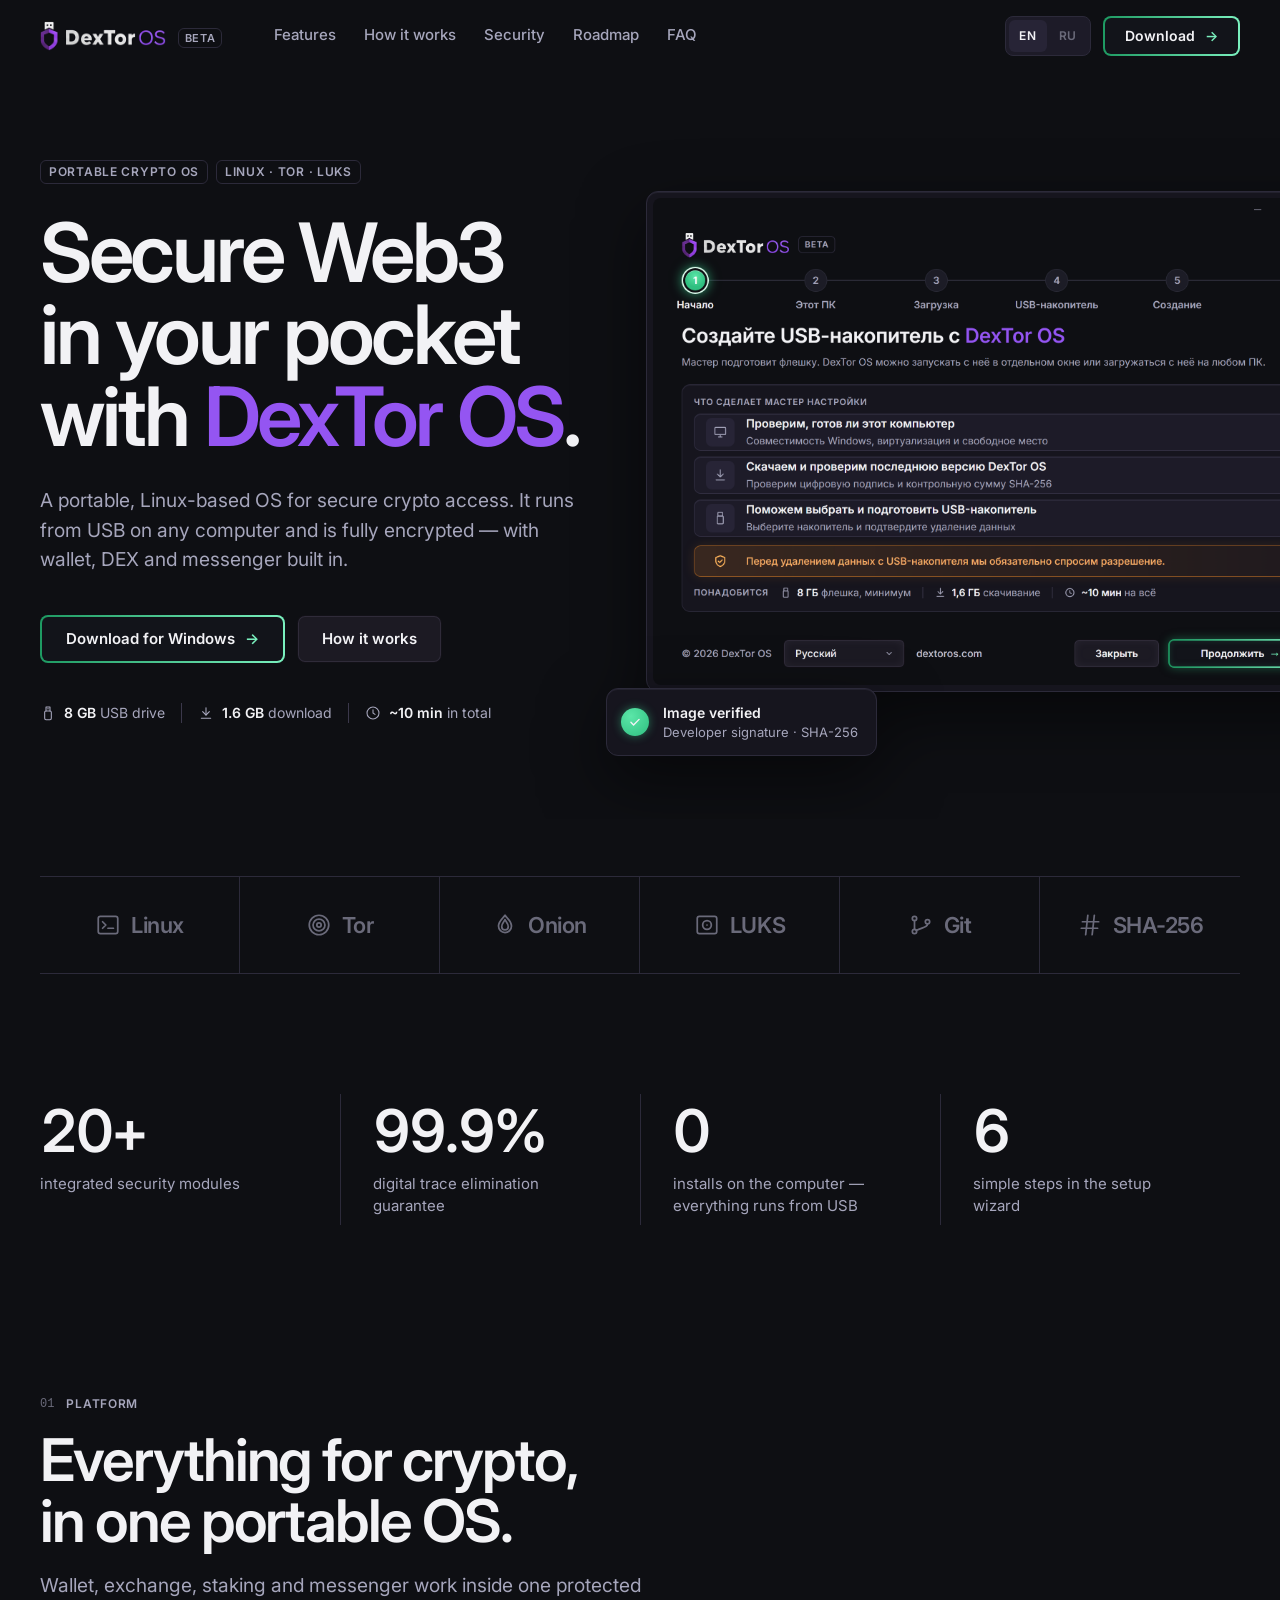
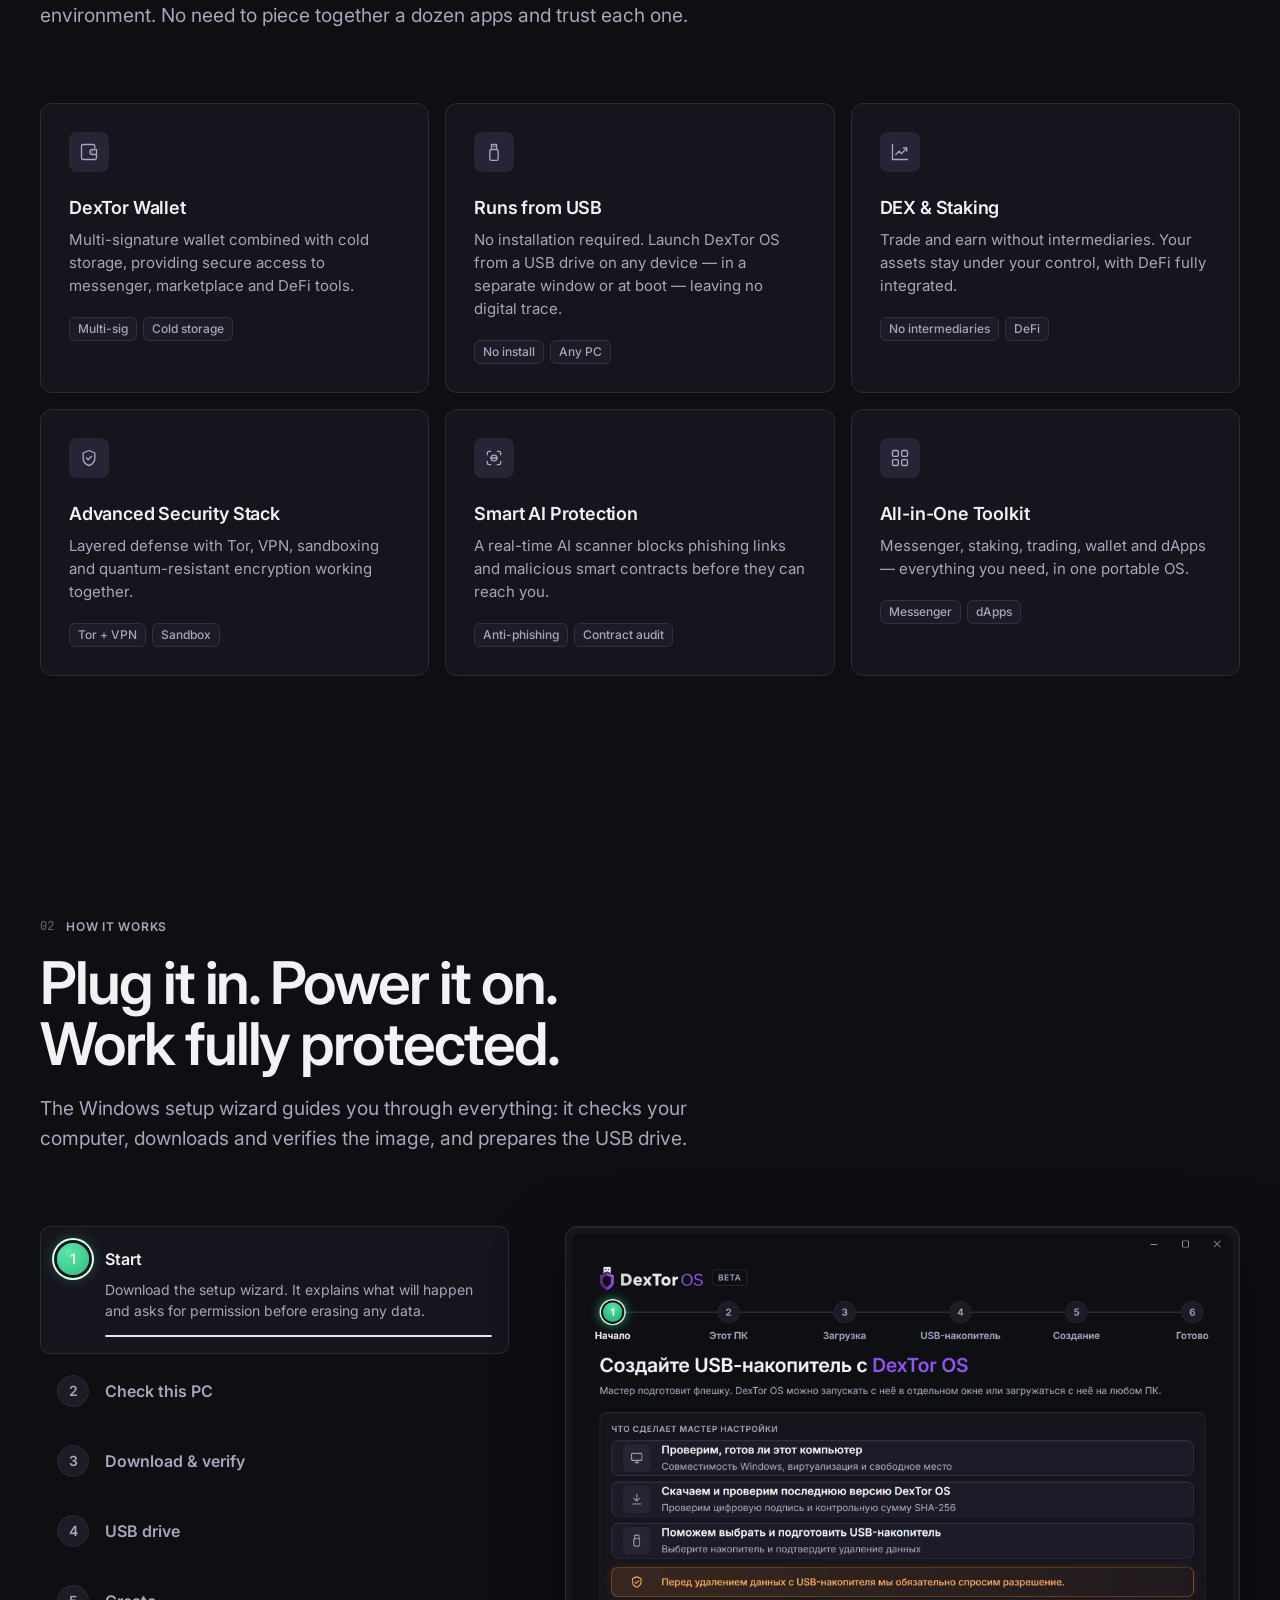
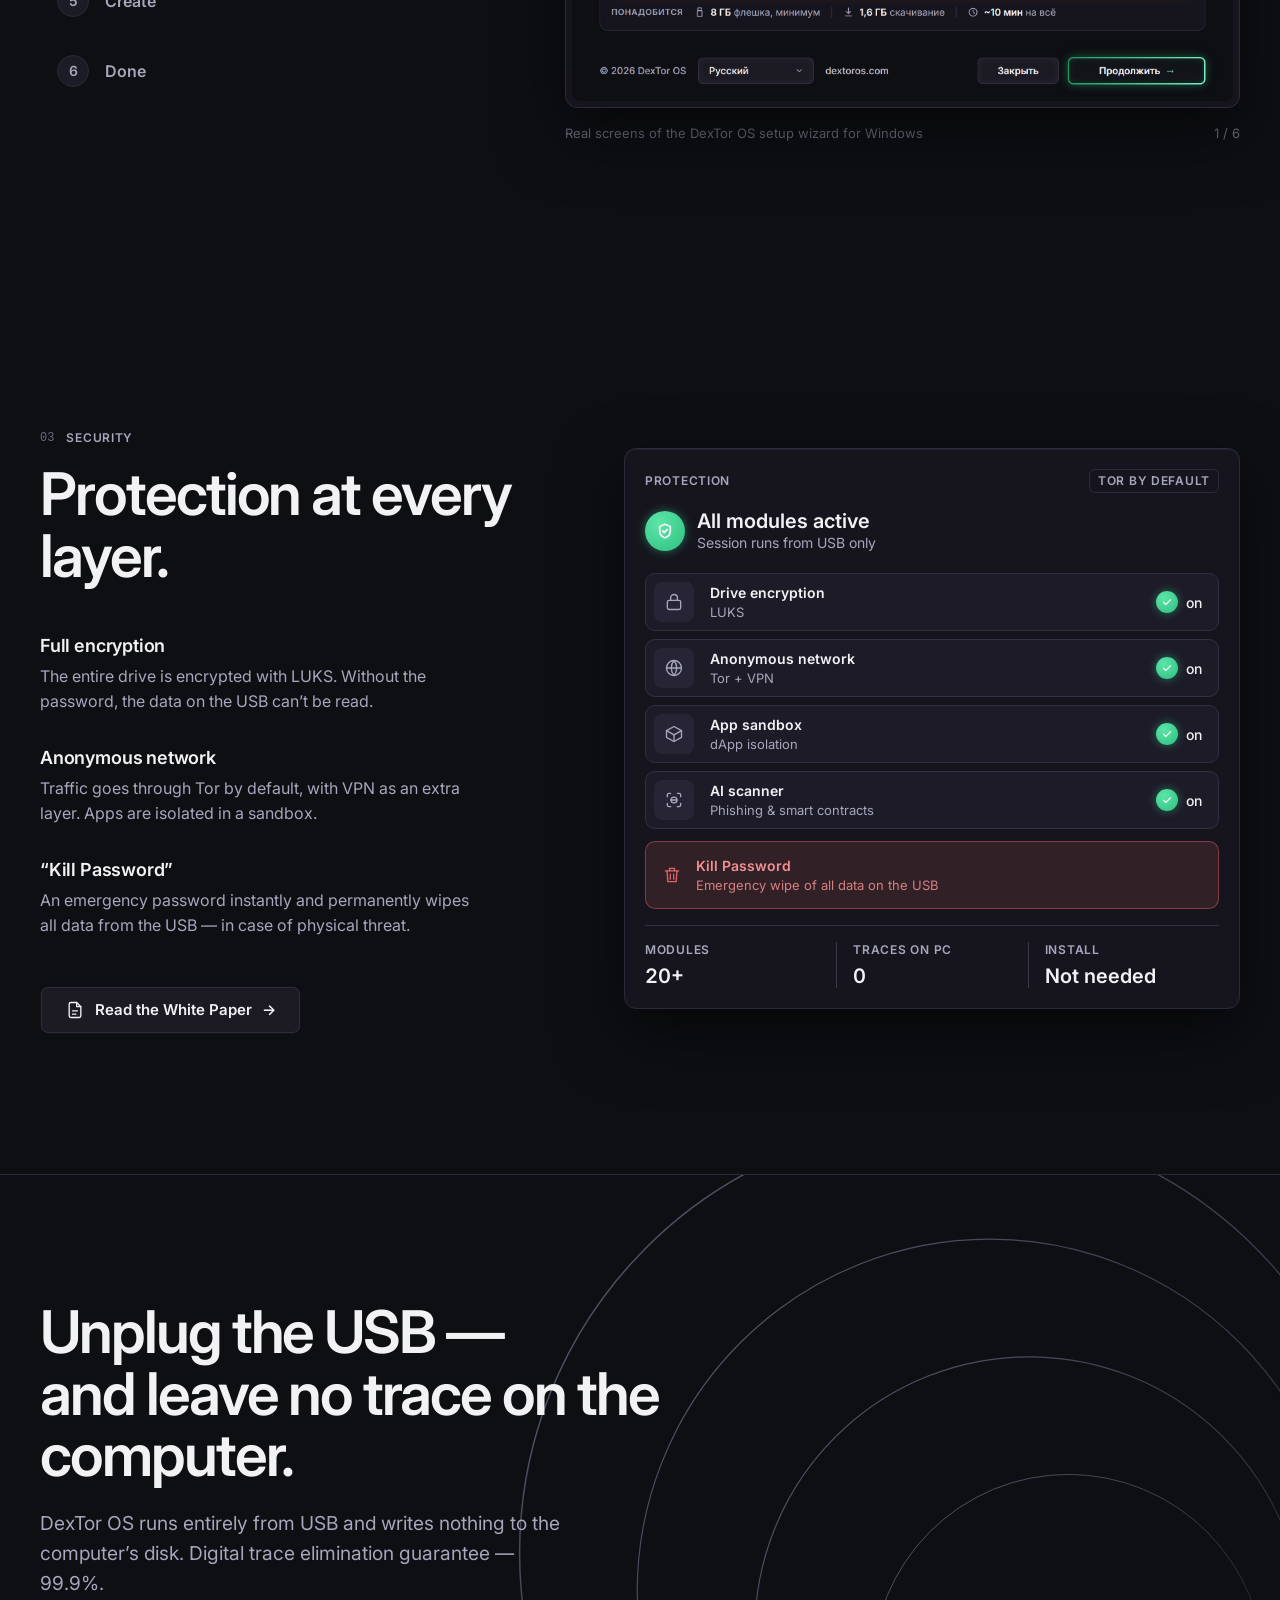
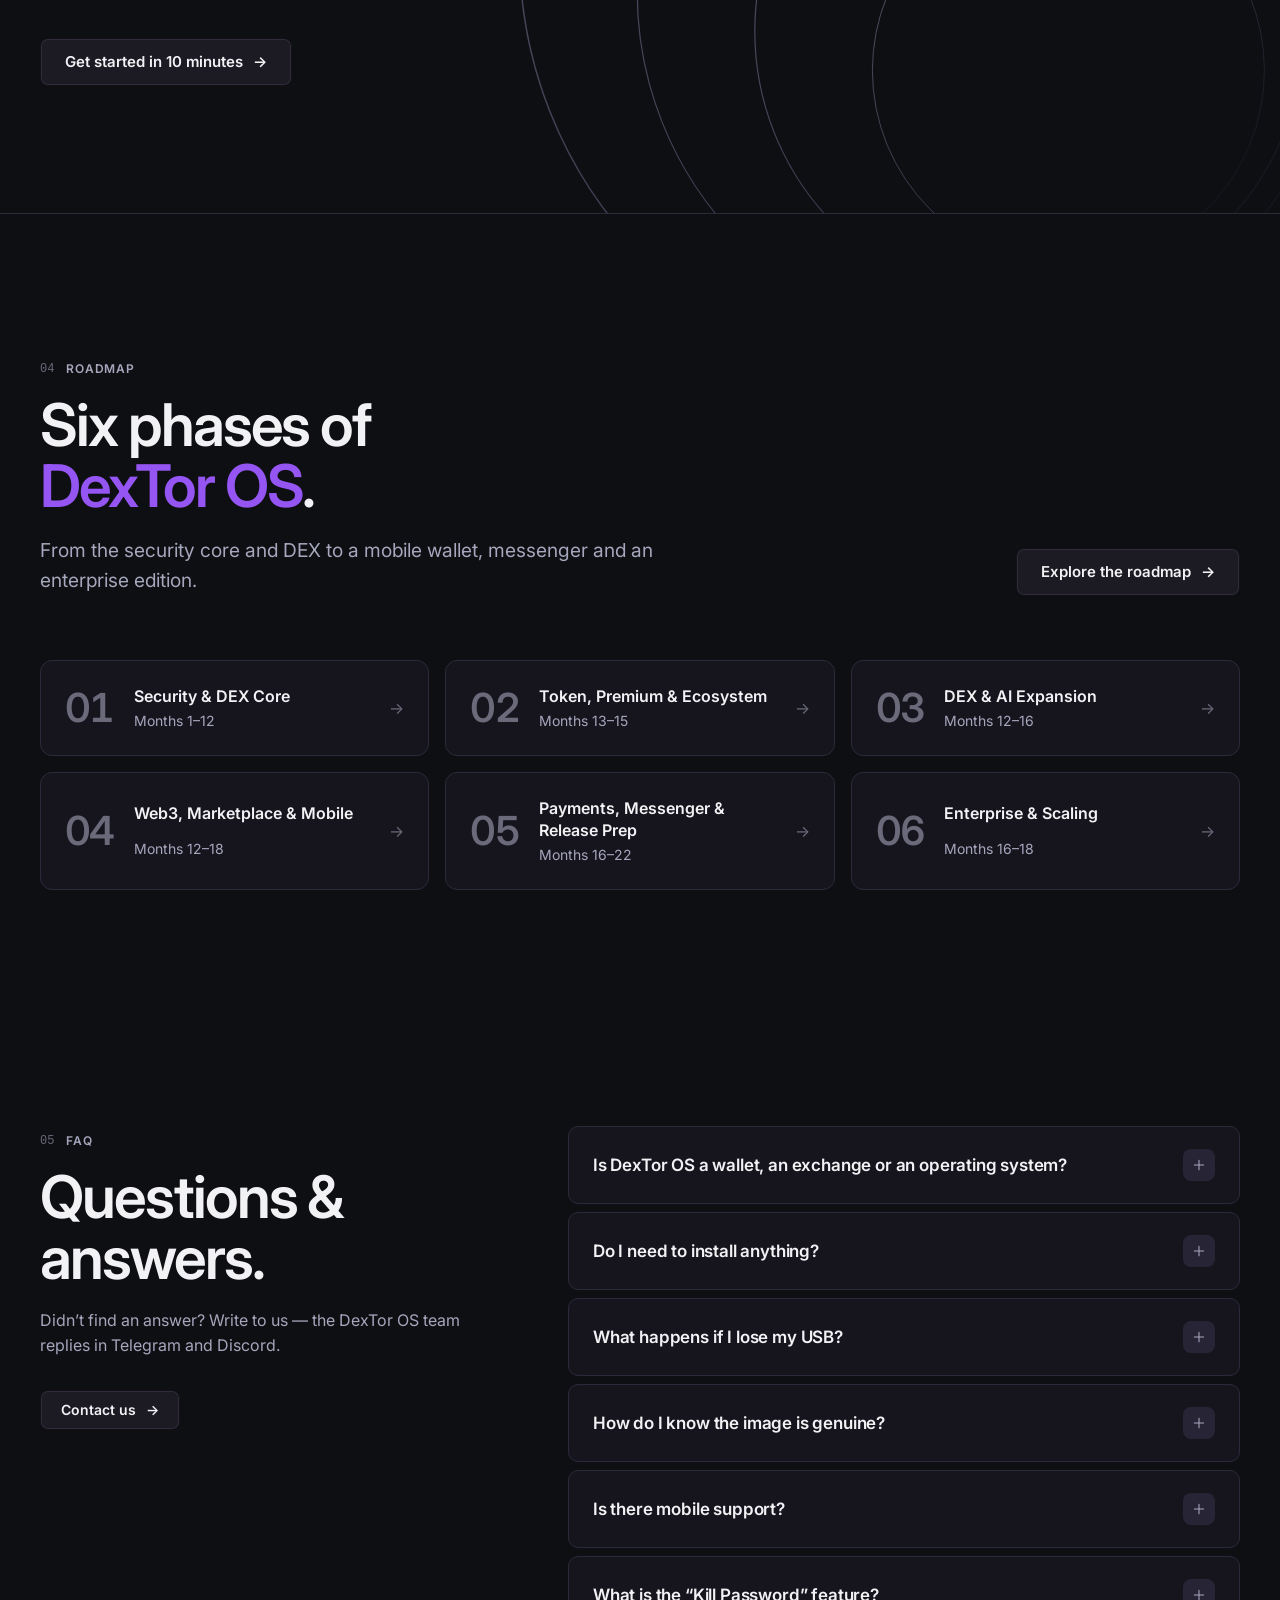
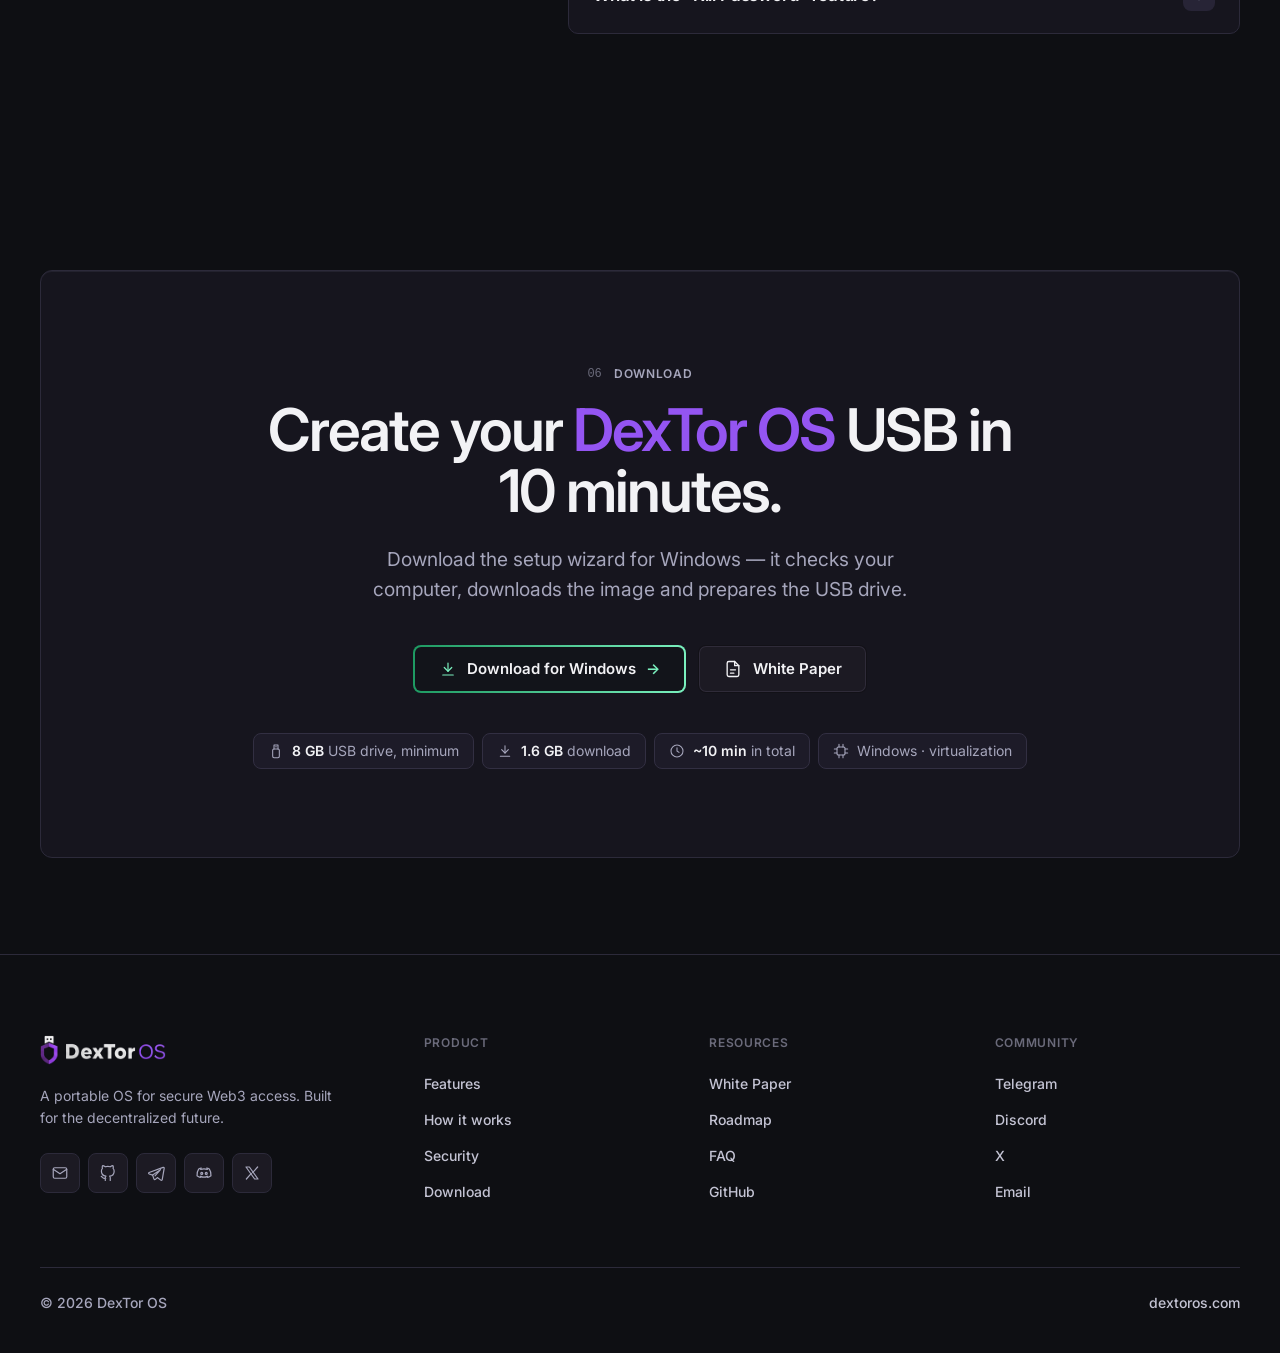
==== commit dfed1c98: "Refactor styles and remove unused SVG gradients; update button styles for improved UI" ====
--- a/index.html
+++ b/index.html
@@ -347,25 +347,15 @@
     <svg class="arcs" viewBox="0 0 1000 1000" aria-hidden="true">
       <defs>
         <linearGradient id="arcStroke" x1="0" y1="0" x2="1" y2="1">
-          <stop offset="0" stop-color="#E7E7EC" stop-opacity=".55"/>
-          <stop offset=".45" stop-color="#A6A6BC" stop-opacity=".25"/>
-          <stop offset="1" stop-color="#3B384B" stop-opacity="0"/>
+          <stop offset="0" stop-color="#5A5A6E"/>
+          <stop offset=".5" stop-color="#3B384B"/>
+          <stop offset="1" stop-color="#2C2A3A" stop-opacity="0"/>
         </linearGradient>
-        <radialGradient id="arcFill" cx=".5" cy=".5" r=".5">
-          <stop offset="0" stop-color="#272436" stop-opacity=".9"/>
-          <stop offset="1" stop-color="#16151E" stop-opacity="0"/>
-        </radialGradient>
-        <filter id="arcGlow" x="-20%" y="-20%" width="140%" height="140%"><feGaussianBlur stdDeviation="6"/></filter>
       </defs>
-      <circle cx="560" cy="560" r="430" fill="url(#arcFill)"/>
-      <g class="arc-set">
-        <circle cx="560" cy="560" r="440" stroke="url(#arcStroke)" stroke-width="10" filter="url(#arcGlow)" opacity=".5"/>
-        <circle cx="560" cy="560" r="440" stroke="url(#arcStroke)" stroke-width="1.5"/>
-        <circle cx="600" cy="600" r="360" stroke="url(#arcStroke)" stroke-width="1.2" opacity=".8"/>
-        <circle cx="640" cy="640" r="280" stroke="url(#arcStroke)" stroke-width="8" filter="url(#arcGlow)" opacity=".35"/>
-        <circle cx="640" cy="640" r="280" stroke="url(#arcStroke)" stroke-width="1.2"/>
-        <circle cx="680" cy="680" r="200" stroke="url(#arcStroke)" stroke-width="1" opacity=".6"/>
-      </g>
+      <circle cx="560" cy="560" r="440" stroke="url(#arcStroke)" stroke-width="1.5"/>
+      <circle cx="600" cy="600" r="360" stroke="url(#arcStroke)" stroke-width="1.2"/>
+      <circle cx="640" cy="640" r="280" stroke="url(#arcStroke)" stroke-width="1.2"/>
+      <circle cx="680" cy="680" r="200" stroke="url(#arcStroke)" stroke-width="1"/>
     </svg>
     <div class="container">
       <h2 class="h2 reveal" data-i18n="st.title"><span class="muted">Unplug the USB —</span><br>and leave no trace on the computer.</h2>
--- a/css/styles.css
+++ b/css/styles.css
@@ -71,7 +71,7 @@
 ul { margin: 0; padding: 0; list-style: none; }
 h1, h2, h3, h4, p { margin: 0; }
 :focus-visible { outline: 2px solid var(--link); outline-offset: 3px; border-radius: 4px; }
-::selection { background: rgba(214, 196, 255, 0.22); color: var(--text); }
+::selection { background: rgba(61, 220, 151, 0.25); color: var(--text); }
 
 .container { width: 100%; max-width: calc(var(--container) + var(--gutter) * 2); margin: 0 auto; padding: 0 var(--gutter); }
 .brand { color: var(--brand); }
@@ -94,7 +94,7 @@
   font-size: clamp(34px, 4.6vw, 60px);
   line-height: 1.04; font-weight: 600; letter-spacing: -0.035em;
 }
-.h2 .muted, .display .muted { color: var(--text-3); }
+.h2 .muted, .display .muted { color: var(--text); }
 .lead { font-size: clamp(17px, 1.5vw, 20px); line-height: 1.55; color: var(--text-2); }
 .section-head { max-width: 860px; }
 .section-head .h2 { margin-top: 16px; }
@@ -113,21 +113,33 @@
 
 .btn-primary {
   min-width: 200px;
-  background: var(--text); color: var(--bg); border: 0;
-}
-.btn-primary:hover { background: var(--progress); color: var(--bg); }
-.btn-primary:active { background: var(--link); }
+  border: 2px solid transparent;
+  background:
+    linear-gradient(var(--btn-primary-bg), var(--btn-primary-bg)) padding-box,
+    linear-gradient(90deg, #1E9A62, #7AF0BE) border-box;
+}
+.btn-primary .arrow, .btn-primary .ico { color: var(--green-light); }
 .btn-primary .arrow { transition: transform 140ms var(--ease); }
+.btn-primary:hover {
+  background:
+    linear-gradient(#1B1F1E, #1B1F1E) padding-box,
+    linear-gradient(90deg, #1E9A62, #7AF0BE) border-box;
+}
 .btn-primary:hover .arrow { transform: translateX(3px); }
-.btn-primary .ico { color: currentColor; }
+.btn-primary:active {
+  background:
+    linear-gradient(var(--bg), var(--bg)) padding-box,
+    linear-gradient(90deg, #1E9A62, #7AF0BE) border-box;
+}
 .btn-primary.btn-sm { min-width: 0; height: 40px; }
 
 .btn-secondary {
   min-width: 120px;
   background: var(--btn-secondary-bg);
-  border: 1px solid var(--border-field);
-}
-.btn-secondary:hover { background: #23202B; border-color: var(--future); }
+  border: 1px solid rgba(0, 0, 0, 0.35);
+  box-shadow: inset 0 0 0 1px var(--lilac-line);
+}
+.btn-secondary:hover { background: #23202B; }
 .btn-secondary:active { background: #18161E; }
 .btn-secondary .arrow { transition: transform 140ms var(--ease); }
 .btn-secondary:hover .arrow { transform: translateX(3px); }
@@ -164,9 +176,7 @@
   border-bottom: 1px solid transparent;
 }
 .site-header.scrolled {
-  background: rgba(14, 15, 19, 0.78);
-  backdrop-filter: saturate(140%) blur(14px);
-  -webkit-backdrop-filter: saturate(140%) blur(14px);
+  background: var(--bg);
   border-bottom-color: var(--border-card);
 }
 .header-inner { height: 100%; display: flex; align-items: center; gap: 40px; }
@@ -180,7 +190,7 @@
   padding: 8px 12px; border-radius: var(--r-8);
   font-size: 15px; font-weight: 500; color: var(--text-2);
 }
-.nav a:hover { color: var(--text); text-decoration: none; background: rgba(214, 196, 255, 0.04); }
+.nav a:hover { color: var(--text); text-decoration: none; background: var(--card); }
 .header-actions { margin-left: auto; display: flex; align-items: center; gap: 12px; }
 
 .lang {
@@ -229,19 +239,7 @@
    ========================================================================== */
 .hero {
   position: relative; padding: calc(var(--header-h) + 88px) 0 96px; overflow: hidden;
-  background:
-    radial-gradient(900px 600px at 78% 30%, rgba(39, 36, 54, 0.75), transparent 70%),
-    radial-gradient(700px 500px at 10% 0%, rgba(29, 27, 40, 0.9), transparent 70%),
-    var(--bg);
-}
-.hero::after { /* тонкая сетка, как «плата» на старом сайте, но тише */
-  content: ""; position: absolute; inset: 0; pointer-events: none; opacity: .5;
-  background-image:
-    linear-gradient(to right, rgba(214, 196, 255, 0.035) 1px, transparent 1px),
-    linear-gradient(to bottom, rgba(214, 196, 255, 0.035) 1px, transparent 1px);
-  background-size: 64px 64px;
-  mask-image: radial-gradient(ellipse 70% 60% at 50% 30%, #000 30%, transparent 75%);
-  -webkit-mask-image: radial-gradient(ellipse 70% 60% at 50% 30%, #000 30%, transparent 75%);
+  background: var(--bg);
 }
 .hero-grid {
   position: relative; z-index: 1;
@@ -264,15 +262,11 @@
   position: relative;
   padding: 6px; border-radius: var(--r-12);
   background: var(--card); border: 1px solid var(--border-card);
-  box-shadow: 0 40px 100px rgba(0, 0, 0, 0.55), 0 0 0 1px rgba(0, 0, 0, .4), inset 0 1px 0 rgba(214, 196, 255, 0.07);
+  box-shadow: 0 24px 64px rgba(0, 0, 0, 0.5), inset 0 1px 0 rgba(214, 196, 255, 0.07);
 }
 .app-window img { border-radius: var(--r-8); width: 100%; aspect-ratio: 960 / 680; }
 .hero-visual { position: relative; }
 .hero-visual .app-window { width: 118%; max-width: 820px; }
-.hero-visual::before { /* мягкое свечение позади окна */
-  content: ""; position: absolute; inset: -12% -20% -12% -8%; z-index: -1;
-  background: radial-gradient(closest-side, rgba(214, 196, 255, 0.09), transparent 75%);
-}
 .float-card {
   position: absolute; left: -40px; bottom: -64px; z-index: 2;
   display: flex; align-items: center; gap: 14px;
@@ -328,17 +322,12 @@
 }
 .feature {
   position: relative; padding: 28px; border-radius: var(--r-12);
-  background: linear-gradient(180deg, rgba(22, 21, 30, 0.9), rgba(22, 21, 30, 0.55));
+  background: var(--card);
   border: 1px solid var(--border-card);
   transition: border-color 200ms, transform 300ms var(--ease), background-color 200ms;
   overflow: hidden;
 }
-.feature::before { /* подсветка за курсором */
-  content: ""; position: absolute; inset: 0; pointer-events: none; opacity: 0; transition: opacity 300ms;
-  background: radial-gradient(360px circle at var(--mx, 50%) var(--my, 0%), rgba(214, 196, 255, 0.07), transparent 60%);
-}
 .feature:hover { border-color: var(--border-field); }
-.feature:hover::before { opacity: 1; }
 .feature h3 { margin-top: 24px; font-size: 18px; line-height: 24px; font-weight: 600; letter-spacing: -0.01em; }
 .feature p { margin-top: 8px; font-size: 15px; line-height: 23px; color: var(--text-2); }
 .feature .tags { margin-top: 20px; display: flex; flex-wrap: wrap; gap: 6px; }
@@ -357,7 +346,7 @@
   background: transparent; border: 1px solid transparent; width: 100%;
   transition: background-color 200ms, border-color 200ms;
 }
-.tour-step:hover { background: rgba(29, 27, 40, 0.5); }
+.tour-step:hover { background: var(--card); }
 .tour-step[aria-selected="true"] { background: var(--card); border-color: var(--border-card); }
 .tour-step .dot {
   grid-row: span 2;
@@ -378,7 +367,7 @@
 /* текущий: кольцо #DFFFF0, зазор 3px, свечение */
 .tour-step[aria-selected="true"] .dot {
   background: radial-gradient(circle at 35% 30%, #5BE6A8, #2FBF80); color: var(--text);
-  border: 0; box-shadow: 0 0 0 3px var(--card), 0 0 0 5px #DFFFF0, 0 0 16px 4px rgba(61, 220, 151, 0.55);
+  border: 0; box-shadow: 0 0 0 3px var(--card), 0 0 0 5px #DFFFF0, 0 0 16px rgba(61, 220, 151, 0.65);
 }
 .tour-step[aria-selected="true"] .dot span { display: inline; }
 .tour-step[aria-selected="true"] .dot svg { display: none; }
@@ -423,13 +412,9 @@
 .panel {
   position: relative; padding: 20px; border-radius: var(--r-12);
   background: var(--card); border: 1px solid var(--border-card);
-  box-shadow: 0 40px 100px rgba(0, 0, 0, 0.5), inset 0 1px 0 rgba(214, 196, 255, 0.07);
+  box-shadow: 0 24px 64px rgba(0, 0, 0, 0.5), inset 0 1px 0 rgba(214, 196, 255, 0.07);
 }
 .panel-wrap { position: relative; }
-.panel-wrap::before {
-  content: ""; position: absolute; inset: -15%; z-index: -1;
-  background: radial-gradient(closest-side, rgba(214, 196, 255, 0.08), transparent 70%);
-}
 .panel-head { display: flex; align-items: center; justify-content: space-between; gap: 12px; margin-bottom: 16px; }
 .panel-head .eyebrow { color: var(--text-2); }
 .panel-title { display: flex; align-items: center; gap: 12px; margin-bottom: 20px; }
@@ -448,7 +433,6 @@
 .danger-block {
   margin-top: 12px; display: flex; align-items: center; gap: 14px; padding: 14px 16px;
   border-radius: var(--r-10); background: var(--red-bg); border: 1px solid var(--red-border);
-  box-shadow: 0 0 18px rgba(224, 100, 100, 0.10);
 }
 .danger-block .ico { color: var(--red); }
 .danger-block b { display: block; font-size: 14px; line-height: 20px; font-weight: 600; color: var(--red-light); }
@@ -465,10 +449,7 @@
 /* ---------- Заявление с дугами (Frame.io «2.9x faster») ---------- */
 .statement {
   position: relative; overflow: hidden; min-height: 640px; display: flex; align-items: center;
-  background:
-    linear-gradient(90deg, var(--bg) 0%, rgba(14, 15, 19, 0.9) 35%, transparent 70%),
-    radial-gradient(1000px 700px at 85% 90%, rgba(39, 36, 54, 0.9), transparent 70%),
-    #0A0B0E;
+  background: var(--bg);
   border-top: 1px solid var(--border-card); border-bottom: 1px solid var(--border-card);
 }
 .statement .container { position: relative; z-index: 2; }
@@ -502,15 +483,9 @@
 /* ---------- Финальный CTA ---------- */
 .cta-card {
   position: relative; overflow: hidden; padding: 88px 64px; border-radius: var(--r-12); text-align: center;
-  background:
-    radial-gradient(600px 300px at 50% 0%, rgba(39, 36, 54, 0.9), transparent 70%),
-    var(--card);
+  background: var(--card);
   border: 1px solid var(--border-card);
   box-shadow: inset 0 1px 0 rgba(214, 196, 255, 0.07);
-}
-.cta-card::after {
-  content: ""; position: absolute; left: 50%; bottom: -1px; width: 60%; height: 1px; transform: translateX(-50%);
-  background: linear-gradient(90deg, transparent, rgba(214, 196, 255, 0.35), transparent);
 }
 .cta-card .h2 { max-width: 820px; margin: 16px auto 0; }
 .cta-card .lead { margin: 24px auto 0; max-width: 560px; }
@@ -583,7 +558,7 @@
   .stats-grid { grid-template-columns: repeat(2, 1fr); gap: 40px 0; }
   .stat:nth-child(3) { border-left: 0; padding-left: 0; }
   .statement { min-height: 0; padding: 120px 0 360px; align-items: flex-start; }
-  .statement { background: radial-gradient(800px 500px at 60% 100%, rgba(39, 36, 54, 0.9), transparent 70%), #0A0B0E; }
+
   .arcs { top: auto; bottom: -38%; right: 50%; transform: translateX(50%); width: 150vw; }
 }
 
@@ -638,7 +613,7 @@
 .rm-card-t { font-size: 16px; line-height: 22px; font-weight: 600; }
 .rm-card-m { grid-column: 2; font-size: 14px; line-height: 20px; color: var(--text-2); }
 .rm-card-go { grid-column: 3; grid-row: 1 / span 2; color: var(--text-3); transition: transform 200ms var(--ease), color 200ms; }
-.rm-card:hover .rm-card-go { color: var(--text); transform: translateX(3px); }
+.rm-card:hover .rm-card-go { color: var(--green-light); transform: translateX(3px); }
 
 /* ==========================================================================
    Страница roadmap
@@ -648,19 +623,7 @@
 
 .rp-hero {
   position: relative; overflow: hidden; padding: calc(var(--header-h) + 120px) 0 72px;
-  background:
-    radial-gradient(900px 520px at 85% 0%, rgba(39, 36, 54, 0.8), transparent 70%),
-    radial-gradient(700px 420px at 0% 10%, rgba(29, 27, 40, 0.9), transparent 70%),
-    var(--bg);
-}
-.rp-hero::after {
-  content: ""; position: absolute; inset: 0; pointer-events: none; opacity: .5;
-  background-image:
-    linear-gradient(to right, rgba(214, 196, 255, 0.035) 1px, transparent 1px),
-    linear-gradient(to bottom, rgba(214, 196, 255, 0.035) 1px, transparent 1px);
-  background-size: 64px 64px;
-  mask-image: radial-gradient(ellipse 60% 70% at 70% 20%, #000 20%, transparent 75%);
-  -webkit-mask-image: radial-gradient(ellipse 60% 70% at 70% 20%, #000 20%, transparent 75%);
+  background: var(--bg);
 }
 .rp-hero .container { position: relative; z-index: 1; }
 .rp-hero .display { margin-top: 24px; font-size: clamp(48px, 8vw, 112px); }
@@ -676,7 +639,7 @@
 .gantt {
   padding: 28px 28px 20px; border-radius: var(--r-12);
   background: var(--card); border: 1px solid var(--border-card);
-  box-shadow: 0 40px 100px rgba(0, 0, 0, 0.45), inset 0 1px 0 rgba(214, 196, 255, 0.06);
+  box-shadow: 0 24px 64px rgba(0, 0, 0, 0.5), inset 0 1px 0 rgba(214, 196, 255, 0.07);
 }
 .gantt-head { display: flex; justify-content: space-between; align-items: baseline; gap: 16px; flex-wrap: wrap; margin-bottom: 24px; }
 .gantt-note { font-size: 13px; color: var(--text-3); }
@@ -693,10 +656,10 @@
   border-left: 1px dashed var(--border-field);
 }
 .g-row { min-height: 56px; color: var(--text); border-top: 1px solid var(--border-card); transition: background-color 200ms; }
-.g-row:hover { text-decoration: none; color: var(--text); background: rgba(29, 27, 40, 0.6); }
+.g-row:hover { text-decoration: none; color: var(--text); background: var(--plate); }
 .g-row .g-track {
   height: 56px;
-  background-image: repeating-linear-gradient(to right, rgba(59, 56, 75, 0.35) 0 1px, transparent 1px calc(100% / var(--months)));
+  background-image: repeating-linear-gradient(to right, var(--border-card) 0 1px, transparent 1px calc(100% / var(--months)));
 }
 .g-label { display: flex; align-items: center; gap: 14px; padding-right: 24px; min-width: 0; }
 .g-num { font-family: var(--mono); font-size: 13px; color: var(--text-3); }
@@ -711,13 +674,12 @@
 }
 .g-row:hover .g-bar { border-color: var(--text-2); color: var(--text); }
 .g-row:hover .g-t, .g-row.is-active .g-t { color: var(--text); }
-.g-row.is-active .g-bar { background: var(--text); border-color: var(--text); color: var(--bg); font-weight: 600; }
+.g-row.is-active .g-bar { background: var(--green-bg); border-color: rgba(61, 220, 151, 0.45); color: var(--green-light); font-weight: 600; }
 
 /* ---------- Липкая навигация по фазам ---------- */
 .phase-nav {
   position: sticky; top: var(--header-h); z-index: 40;
-  background: rgba(14, 15, 19, 0.82);
-  backdrop-filter: saturate(140%) blur(14px); -webkit-backdrop-filter: saturate(140%) blur(14px);
+  background: var(--bg);
   border-top: 1px solid var(--border-card); border-bottom: 1px solid var(--border-card);
 }
 .pills { display: flex; gap: 6px; padding: 10px 0; overflow-x: auto; scrollbar-width: none; }
@@ -730,7 +692,7 @@
 .pill:hover { color: var(--text); text-decoration: none; background: var(--card); }
 .pill-n { font-family: var(--mono); font-size: 12px; color: var(--text-3); transition: color 200ms; }
 .pill.is-active { color: var(--text); background: var(--plate); border-color: var(--border-field); }
-.pill.is-active .pill-n { color: var(--text); }
+.pill.is-active .pill-n { color: var(--green-light); }
 @media (min-width: 861px) {
   .pill { flex: 1 1 0; min-width: 0; }
   .pill-t { overflow: hidden; text-overflow: ellipsis; }
@@ -741,7 +703,7 @@
 .rail { position: absolute; left: calc(var(--gutter) + 15px); top: 0; bottom: 0; width: 2px; background: var(--border-card); border-radius: 2px; }
 .rail-fill {
   position: absolute; inset: 0; border-radius: 2px; transform-origin: top; transform: scaleY(0);
-  background: linear-gradient(to bottom, var(--text-2), var(--progress));
+  background: var(--green);
 }
 .phase {
   position: relative; display: grid; grid-template-columns: minmax(0, 0.85fr) minmax(0, 1.15fr); gap: 72px;
@@ -753,8 +715,8 @@
   background: var(--bg); box-shadow: inset 0 0 0 2px var(--future);
   transition: box-shadow 300ms, background-color 300ms;
 }
-.phase.reached .rail-node { background: var(--progress); box-shadow: 0 0 0 4px var(--bg), inset 0 0 0 2px var(--progress); }
-.phase.is-active .rail-node { box-shadow: 0 0 0 4px var(--bg), 0 0 0 5px var(--text-2), inset 0 0 0 2px var(--progress); }
+.phase.reached .rail-node { background: radial-gradient(circle at 35% 30%, #5BE6A8, #2FBF80); box-shadow: 0 0 0 4px var(--bg); }
+.phase.is-active .rail-node { box-shadow: 0 0 0 3px var(--bg), 0 0 0 5px #DFFFF0; }
 
 .phase-aside { position: sticky; top: calc(var(--header-h) + 100px); align-self: start; }
 .phase-big {
@@ -762,7 +724,7 @@
   font-size: clamp(96px, 12vw, 176px); line-height: .82; font-weight: 600; letter-spacing: -0.06em; font-variant-numeric: tabular-nums;
   color: transparent; -webkit-text-fill-color: transparent;
   background:
-    linear-gradient(180deg, var(--text) 0%, var(--text-3) 100%) bottom / 100% 0% no-repeat,
+    linear-gradient(180deg, var(--text) 15%, var(--green-light) 100%) bottom / 100% 0% no-repeat,
     linear-gradient(var(--icon-bg), var(--icon-bg));
   -webkit-background-clip: text; background-clip: text;
   transition: background-size 700ms var(--ease);
@@ -779,19 +741,14 @@
   border-radius: var(--r-12); background: var(--card); border: 1px solid var(--border-card);
   transition: border-color 200ms;
 }
-.ms::before {
-  content: ""; position: absolute; inset: 0; pointer-events: none; opacity: 0; transition: opacity 300ms;
-  background: radial-gradient(300px circle at var(--mx, 50%) var(--my, 0%), rgba(214, 196, 255, 0.07), transparent 60%);
-}
 .ms:hover { border-color: var(--border-field); }
-.ms:hover::before { opacity: 1; }
 .ms-id {
   align-self: flex-start; display: inline-flex; align-items: center; height: 24px; padding: 0 8px;
   border-radius: var(--r-6); background: var(--plate); border: 1px solid var(--border-plate);
   font-family: var(--mono); font-size: 12px; color: var(--text-2);
 }
 .ms-t { margin-top: auto; font-size: 17px; line-height: 24px; font-weight: 500; letter-spacing: -0.01em; color: var(--text); }
-.ms:first-child { grid-column: span 2; min-height: 172px; background: linear-gradient(135deg, var(--plate), var(--card)); }
+.ms:first-child { grid-column: span 2; min-height: 172px; background: var(--plate); border-color: var(--border-plate); }
 .ms:last-child:nth-child(even) { grid-column: span 2; min-height: 0; }
 .ms:first-child .ms-t { font-size: 22px; line-height: 29px; font-weight: 600; letter-spacing: -0.02em; max-width: 480px; }
 
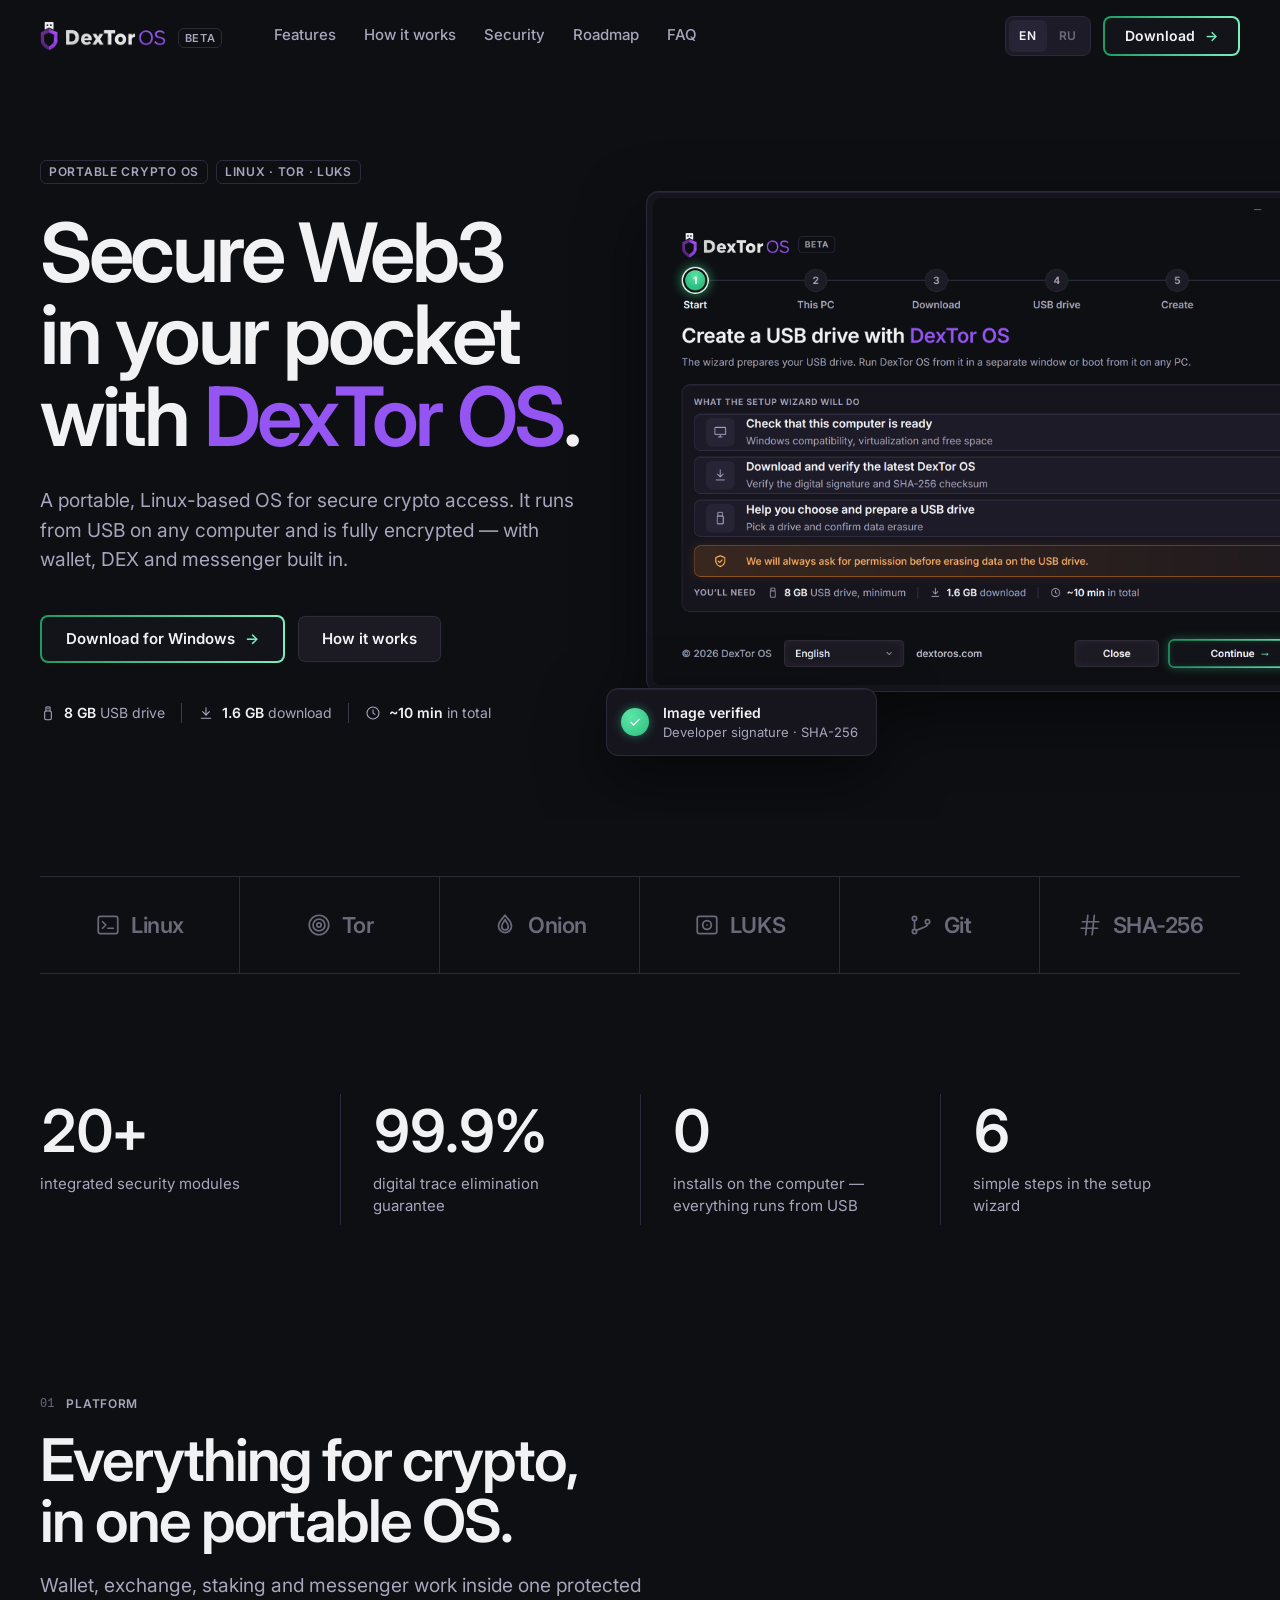
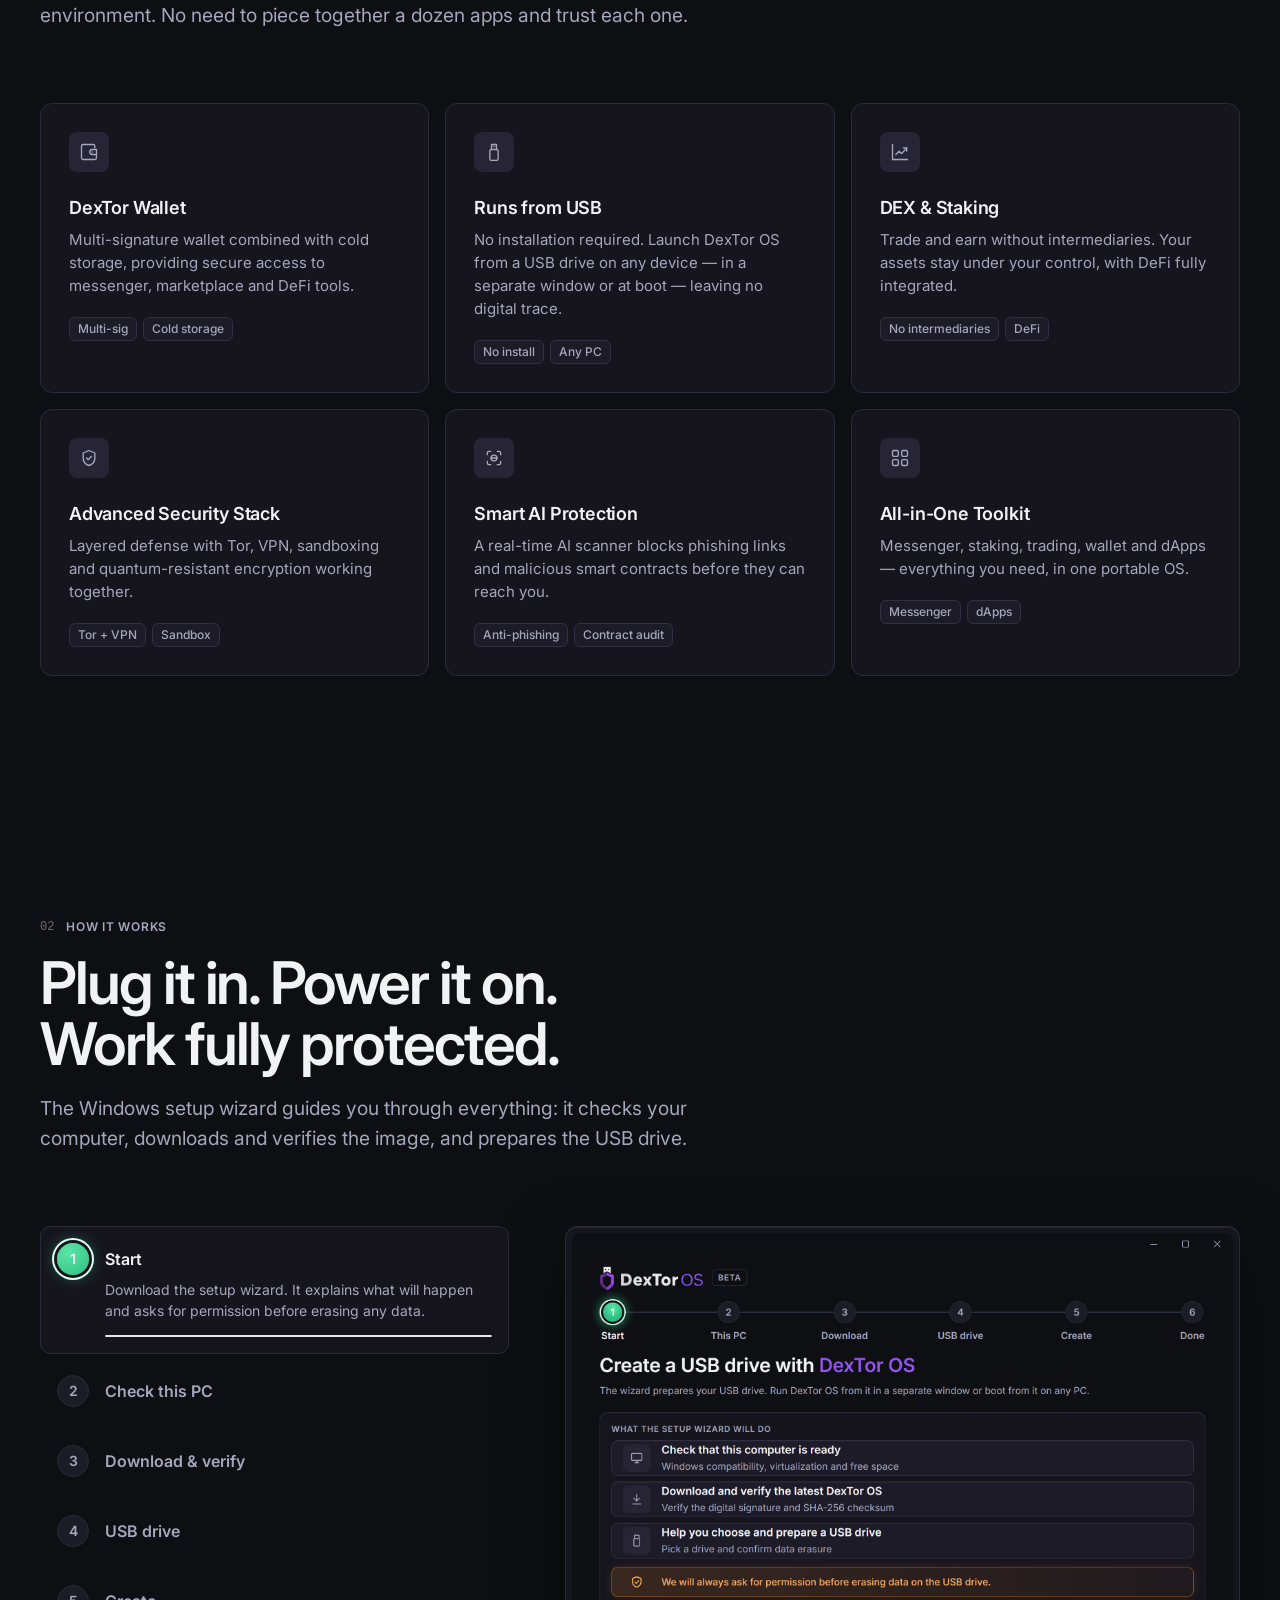
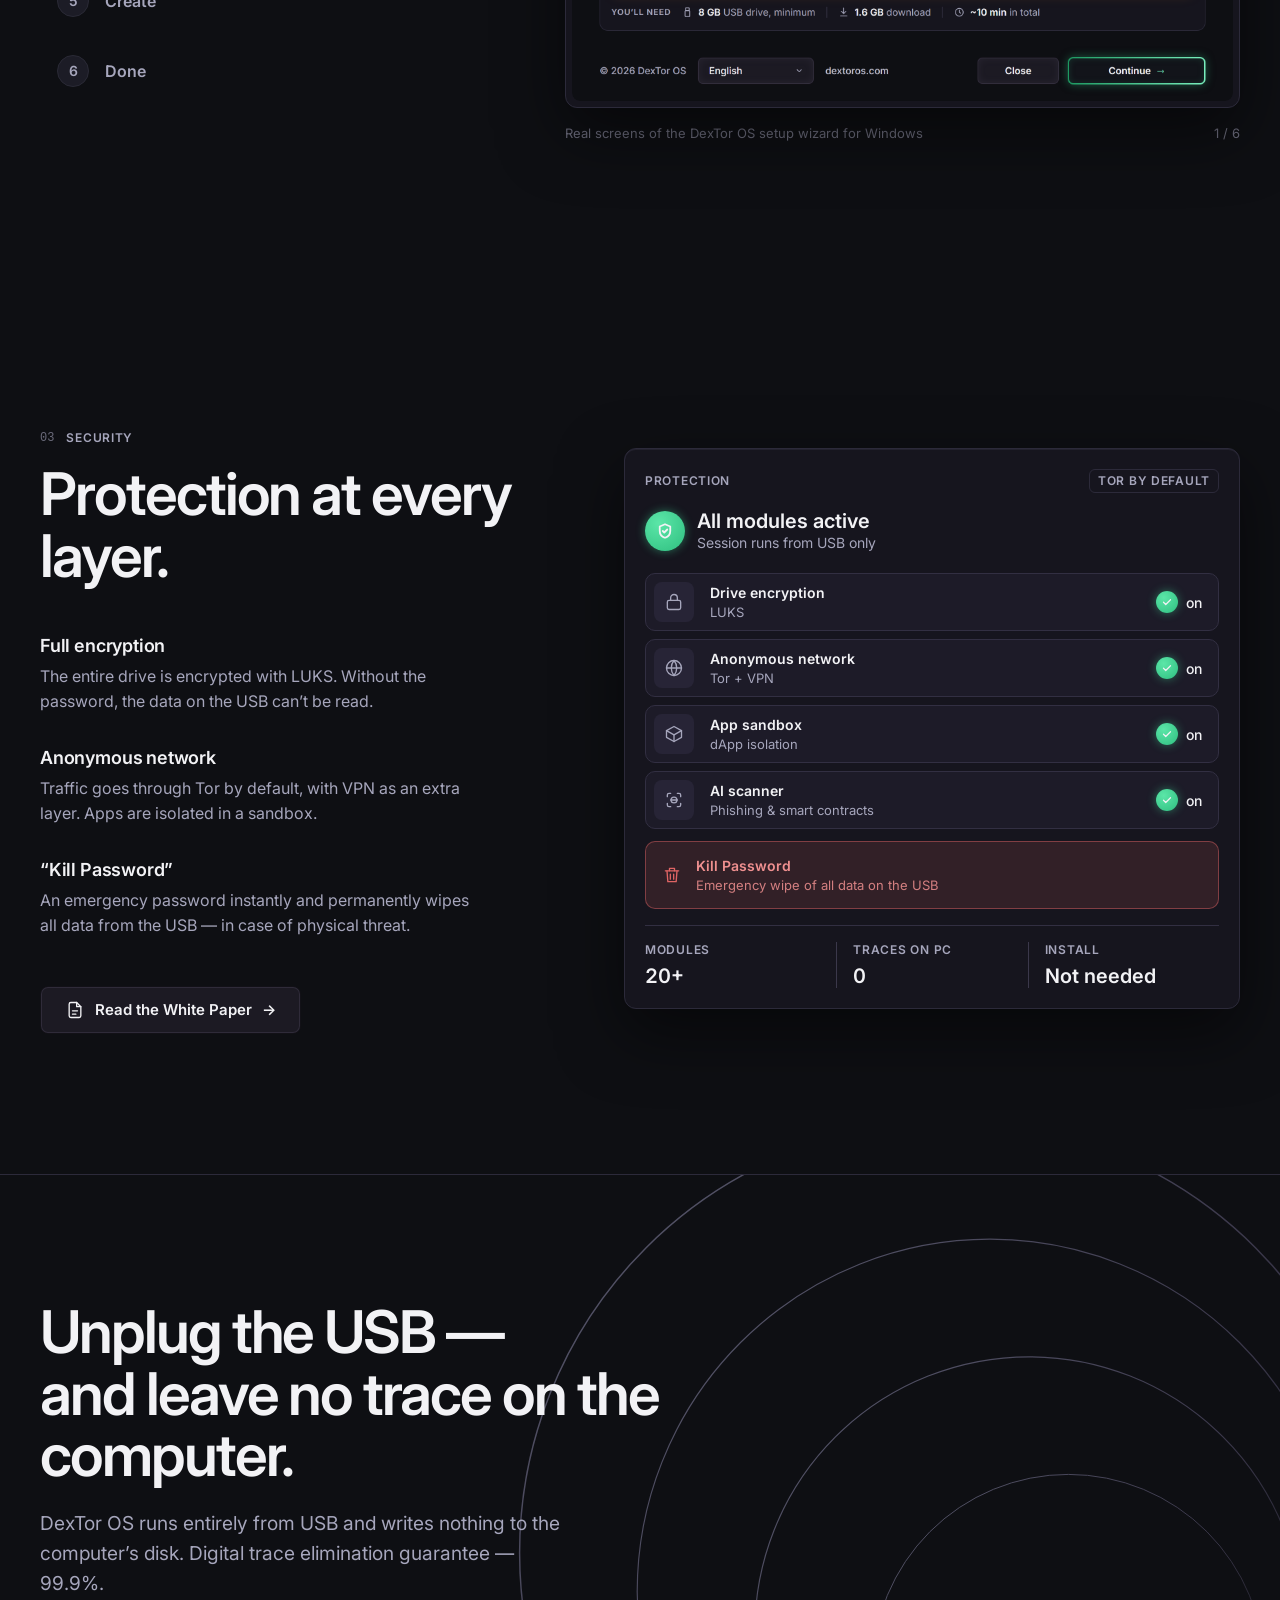
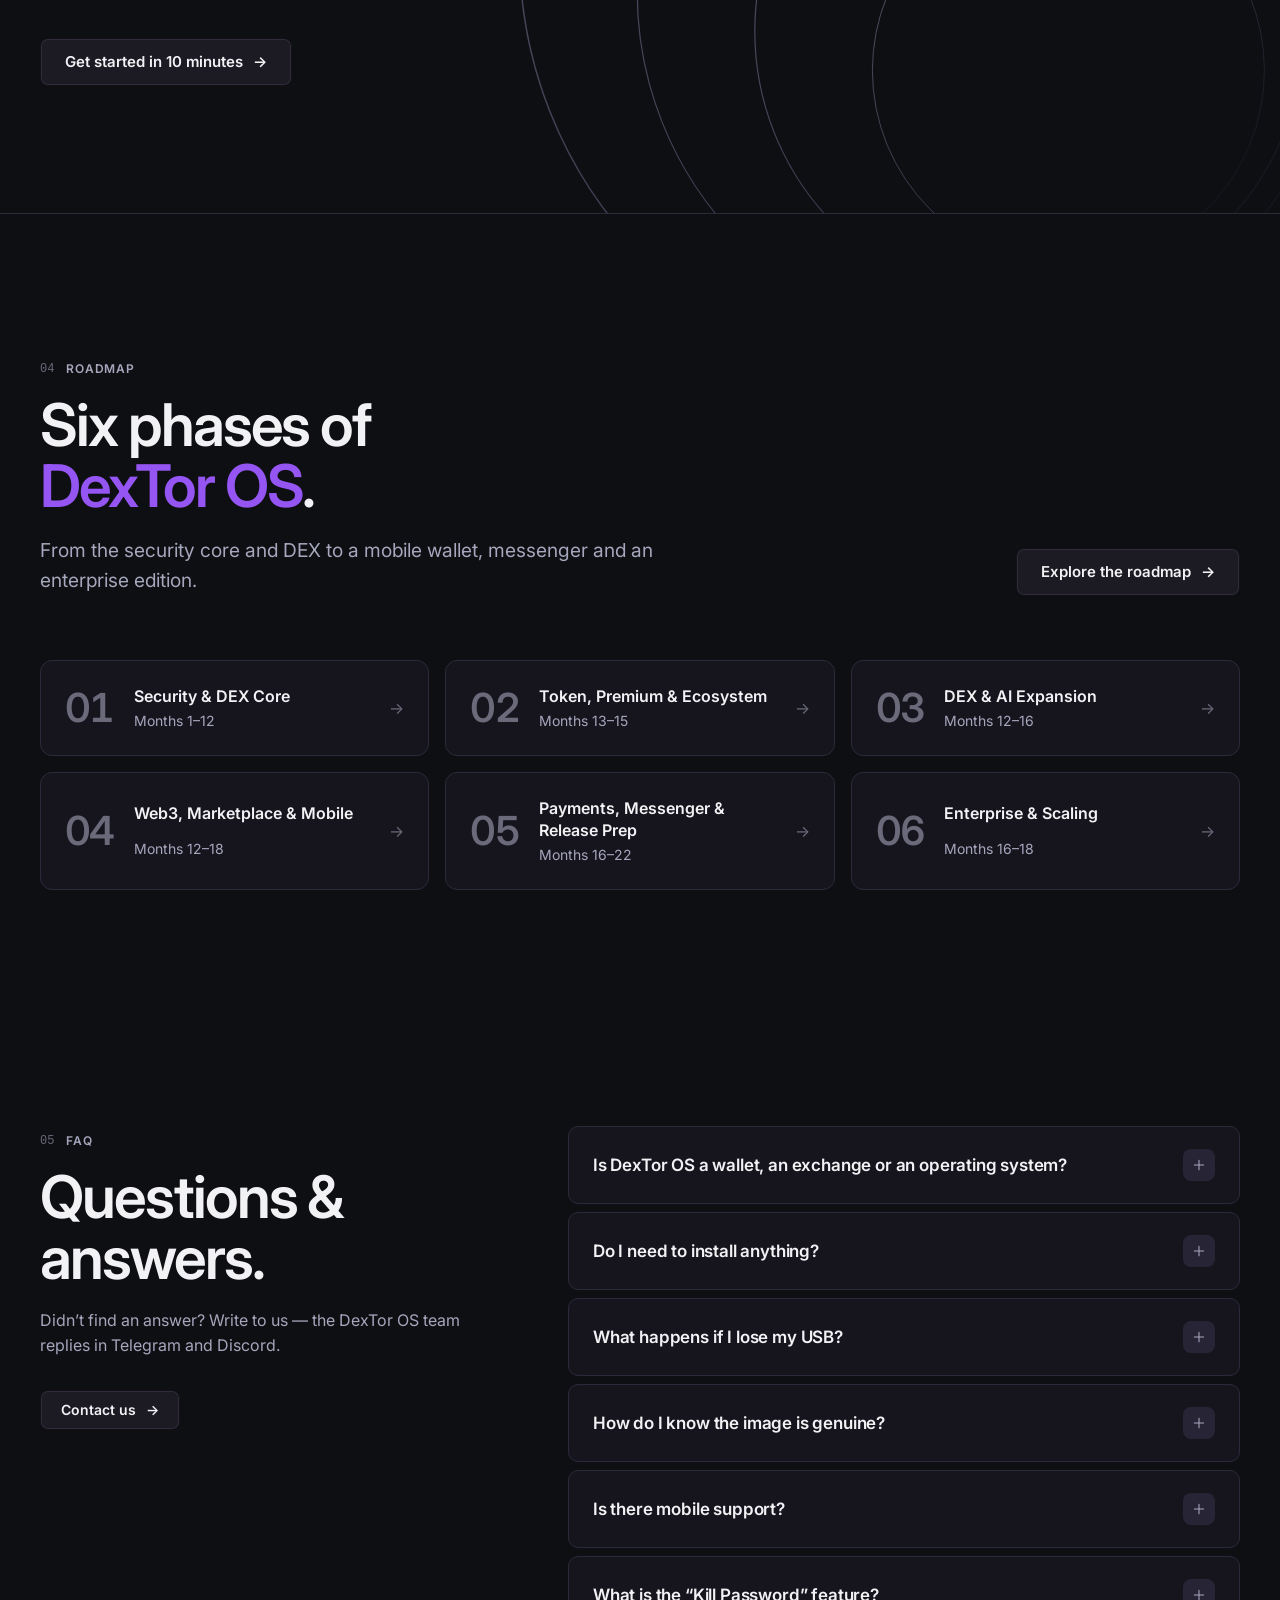
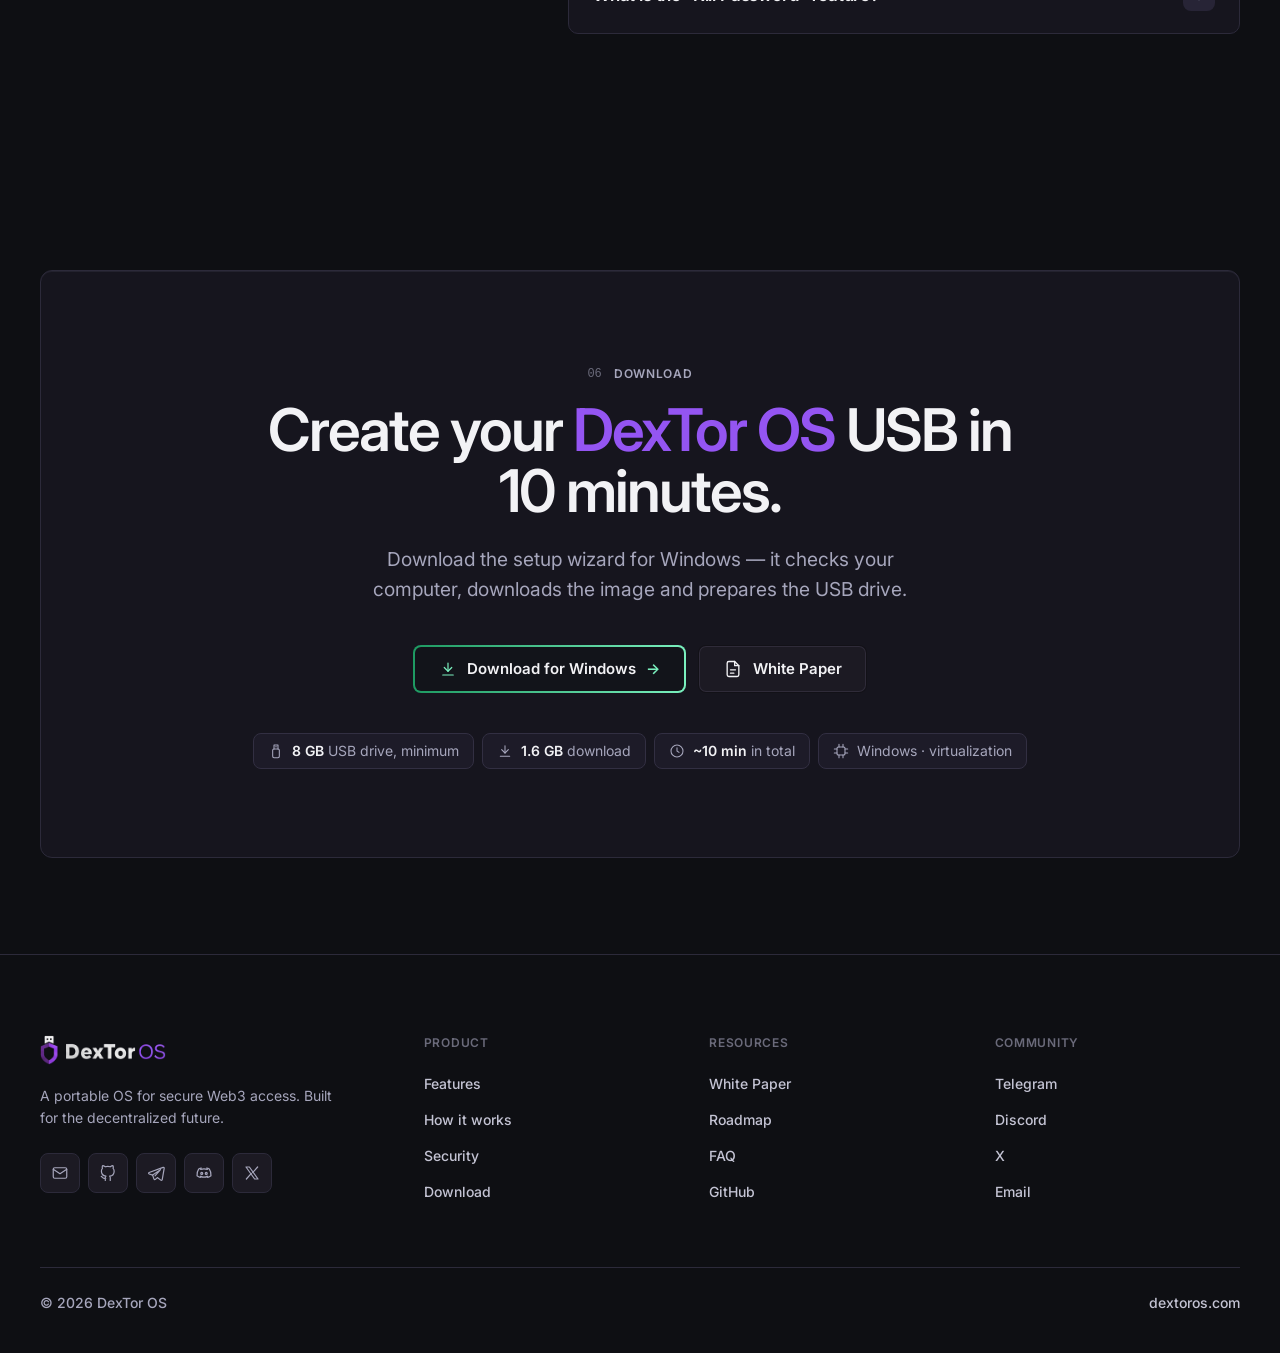
==== commit d5670799: "Refactor code structure for improved readability and maintainability" ====
--- a/index.html
+++ b/index.html
@@ -8,7 +8,7 @@
   <meta name="theme-color" content="#0E0F13">
   <meta property="og:title" content="DexTor OS — secure Web3 access from USB">
   <meta property="og:description" content="A portable crypto OS: wallet, DEX, staking and messenger on an encrypted USB drive.">
-  <meta property="og:image" content="assets/screens/step-1.png">
+  <meta property="og:image" content="assets/screens/en/step-1.png">
   <link rel="icon" href="assets/logo.png">
   <link rel="preconnect" href="https://fonts.googleapis.com">
   <link rel="preconnect" href="https://fonts.gstatic.com" crossorigin>
@@ -116,7 +116,7 @@
 
       <div class="hero-visual reveal" data-delay="2">
         <div class="app-window">
-          <img src="assets/screens/step-1.png" width="1920" height="1360" alt="DexTor OS setup wizard: Start step" data-i18n-alt="hero.alt" fetchpriority="high">
+          <img src="assets/screens/en/step-1.png" data-src-ru="assets/screens/ru/step-1.png" width="1920" height="1360" alt="DexTor OS setup wizard: Start step" data-i18n-alt="hero.alt" fetchpriority="high">
         </div>
         <div class="float-card" aria-hidden="true">
           <span class="medal"><svg viewBox="0 0 24 24"><use href="#i-check"/></svg></span>
@@ -256,12 +256,12 @@
         <div class="tour-visual reveal" data-delay="1">
           <div class="app-window">
             <div class="tour-screens" id="tour-screens" role="tabpanel" aria-live="polite">
-              <img class="active" src="assets/screens/step-1.png" width="1920" height="1360" alt="Step 1 — Start" loading="lazy">
-              <img src="assets/screens/step-2.png" width="1920" height="1360" alt="Step 2 — Check this PC" loading="lazy">
-              <img src="assets/screens/step-3.png" width="1920" height="1360" alt="Step 3 — Download and verify the image" loading="lazy">
-              <img src="assets/screens/step-4.png" width="1920" height="1360" alt="Step 4 — Choose a USB drive" loading="lazy">
-              <img src="assets/screens/step-5.png" width="1920" height="1360" alt="Step 5 — Create the drive" loading="lazy">
-              <img src="assets/screens/step-6.png" width="1920" height="1360" alt="Step 6 — Done" loading="lazy">
+              <img class="active" src="assets/screens/en/step-1.png" data-src-ru="assets/screens/ru/step-1.png" width="1920" height="1360" alt="Step 1 — Start" data-i18n-alt="tour.alt1" loading="lazy">
+              <img src="assets/screens/en/step-2.png" data-src-ru="assets/screens/ru/step-2.png" width="1920" height="1360" alt="Step 2 — Check this PC" data-i18n-alt="tour.alt2" loading="lazy">
+              <img src="assets/screens/en/step-3.png" data-src-ru="assets/screens/ru/step-3.png" width="1920" height="1360" alt="Step 3 — Download and verify the image" data-i18n-alt="tour.alt3" loading="lazy">
+              <img src="assets/screens/en/step-4.png" data-src-ru="assets/screens/ru/step-4.png" width="1920" height="1360" alt="Step 4 — Choose a USB drive" data-i18n-alt="tour.alt4" loading="lazy">
+              <img src="assets/screens/en/step-5.png" data-src-ru="assets/screens/ru/step-5.png" width="1920" height="1360" alt="Step 5 — Create the drive" data-i18n-alt="tour.alt5" loading="lazy">
+              <img src="assets/screens/en/step-6.png" data-src-ru="assets/screens/ru/step-6.png" width="1920" height="1360" alt="Step 6 — Done" data-i18n-alt="tour.alt6" loading="lazy">
             </div>
           </div>
           <div class="tour-caption"><span data-i18n="how.caption">Real screens of the DexTor OS setup wizard for Windows</span><span><span id="tour-index">1</span> / 6</span></div>
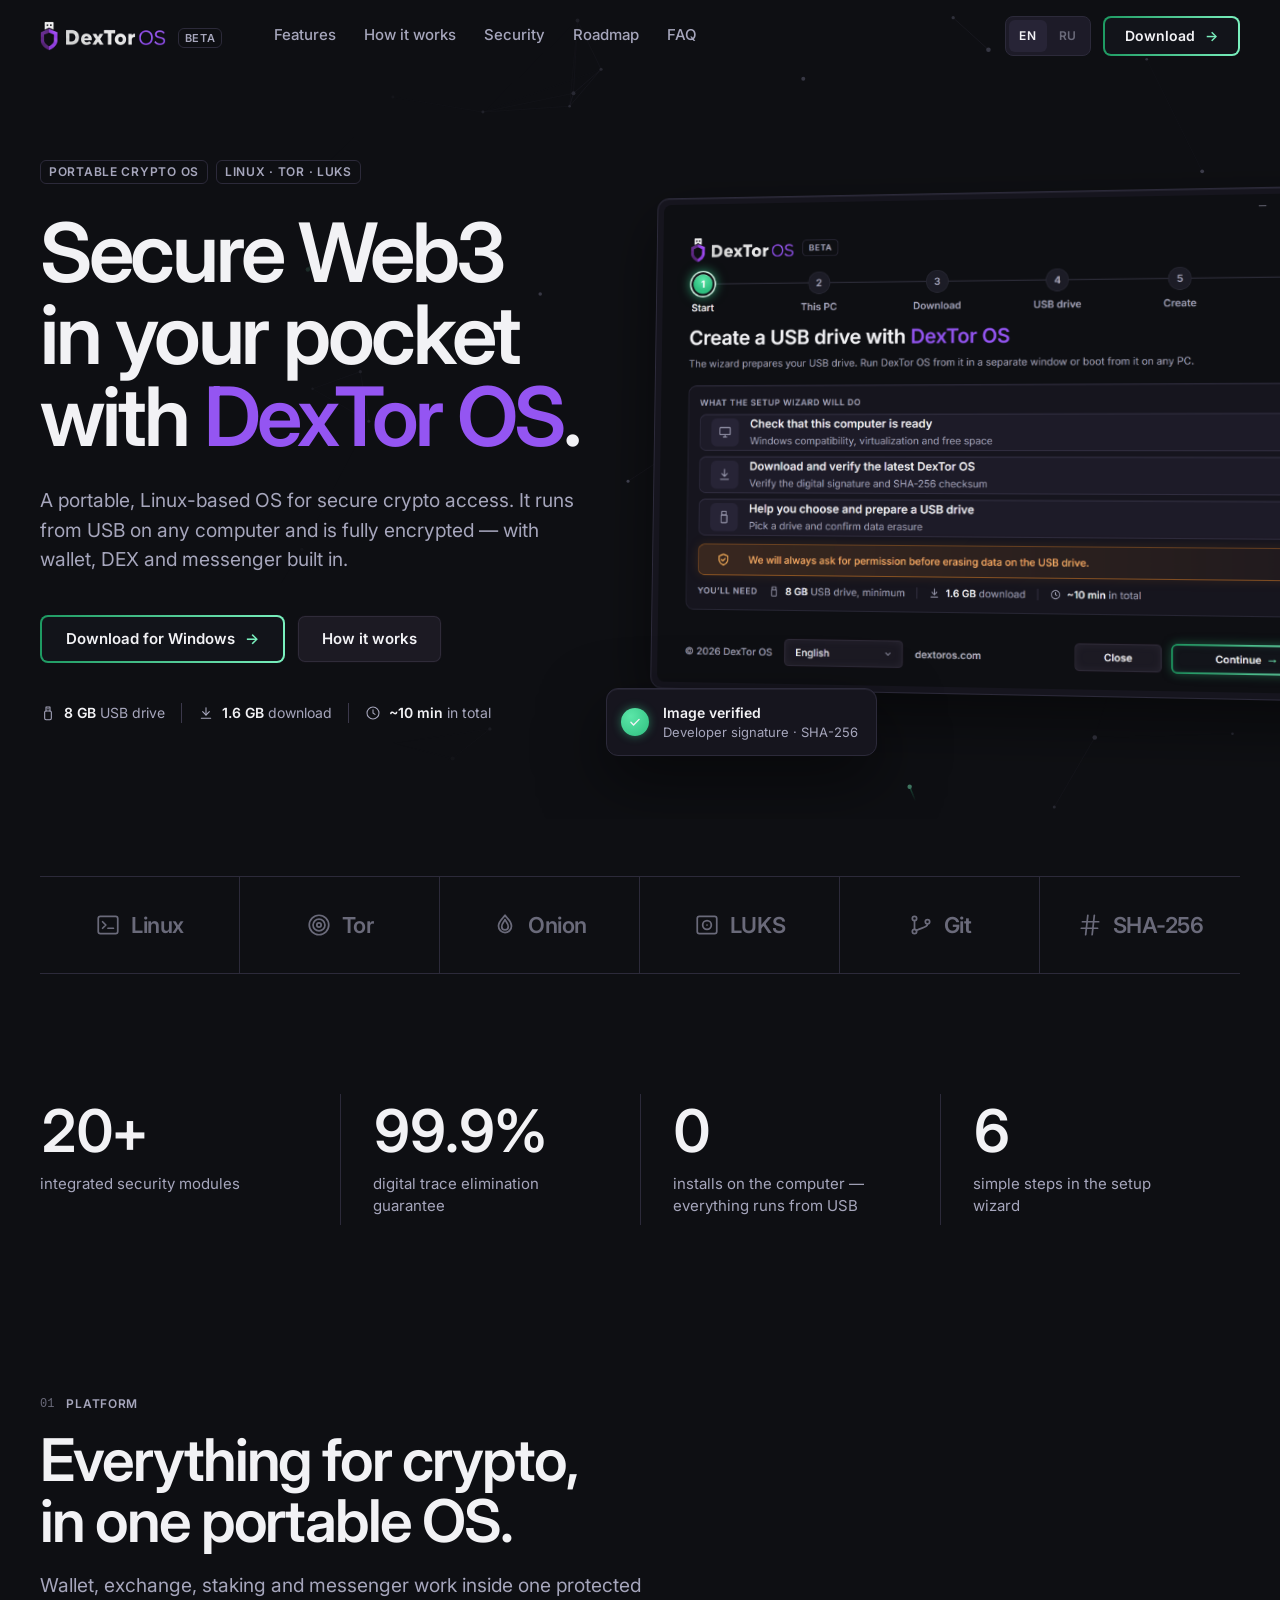
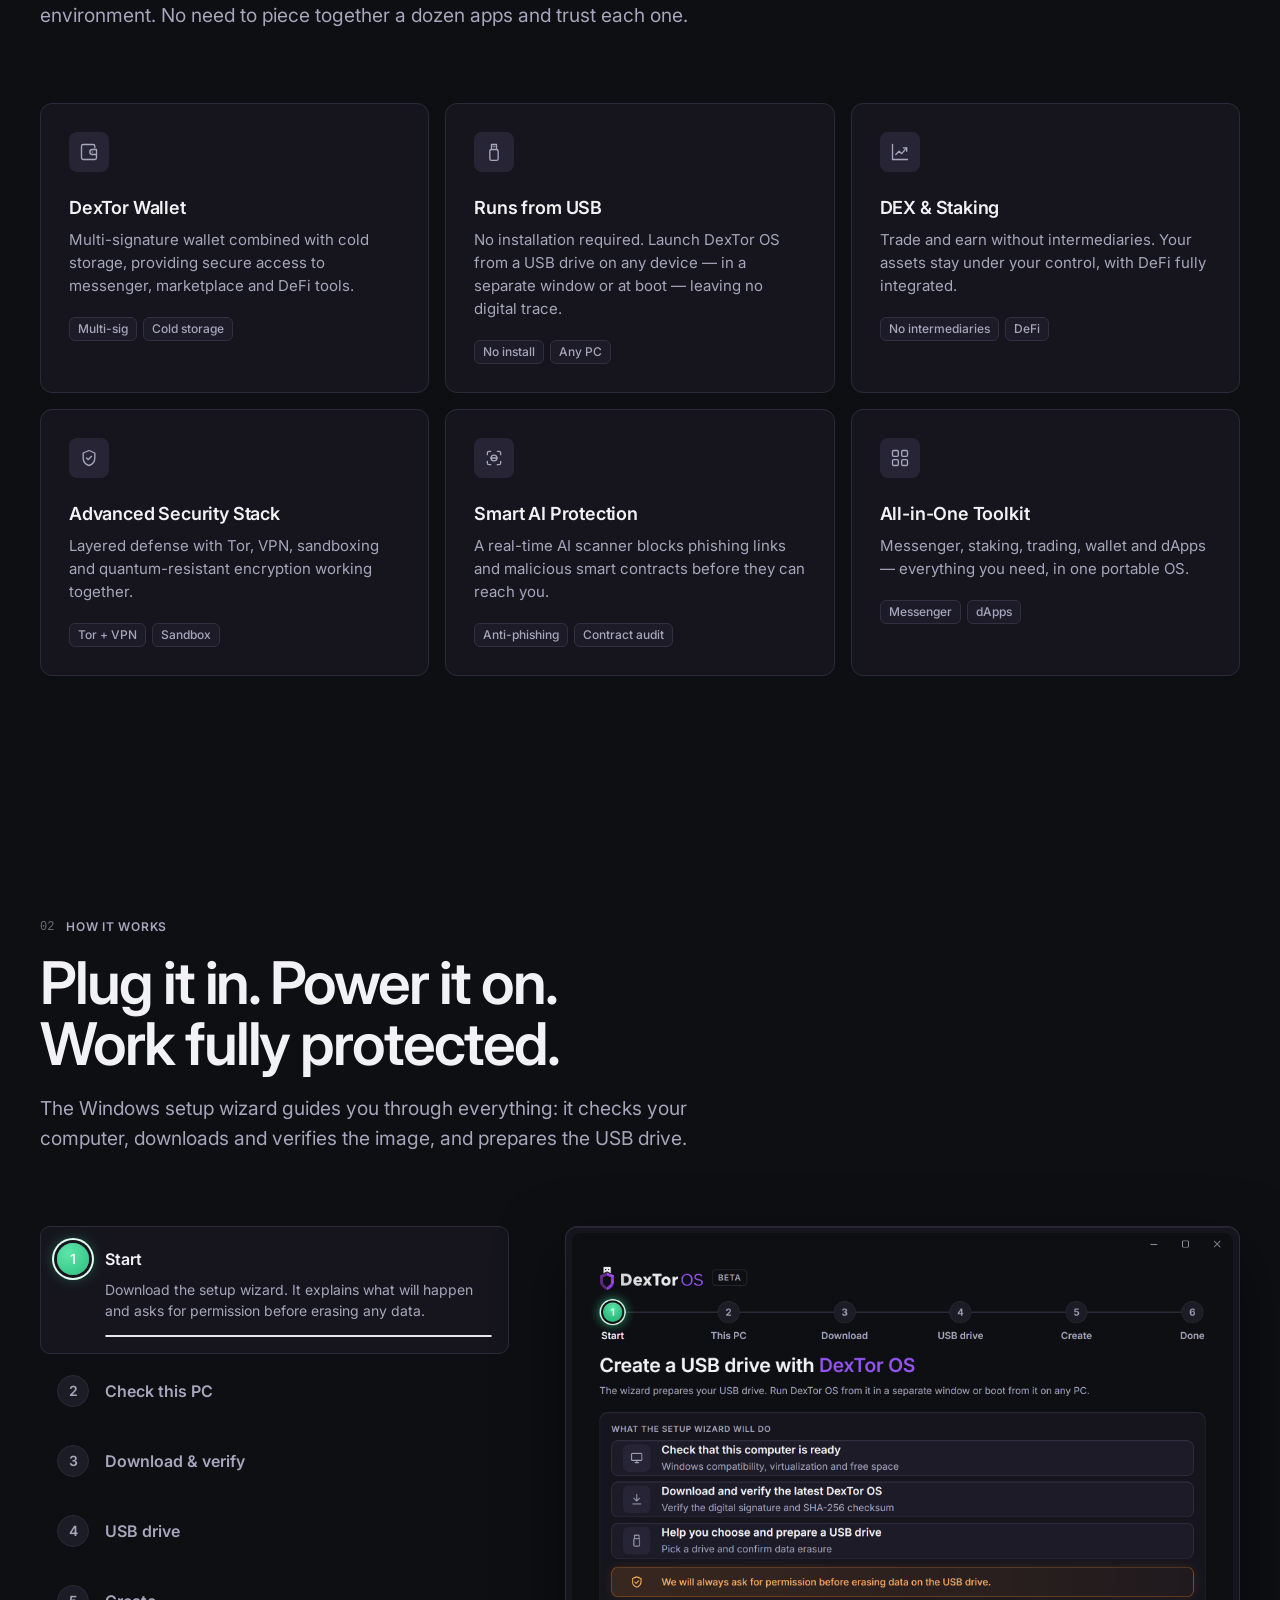
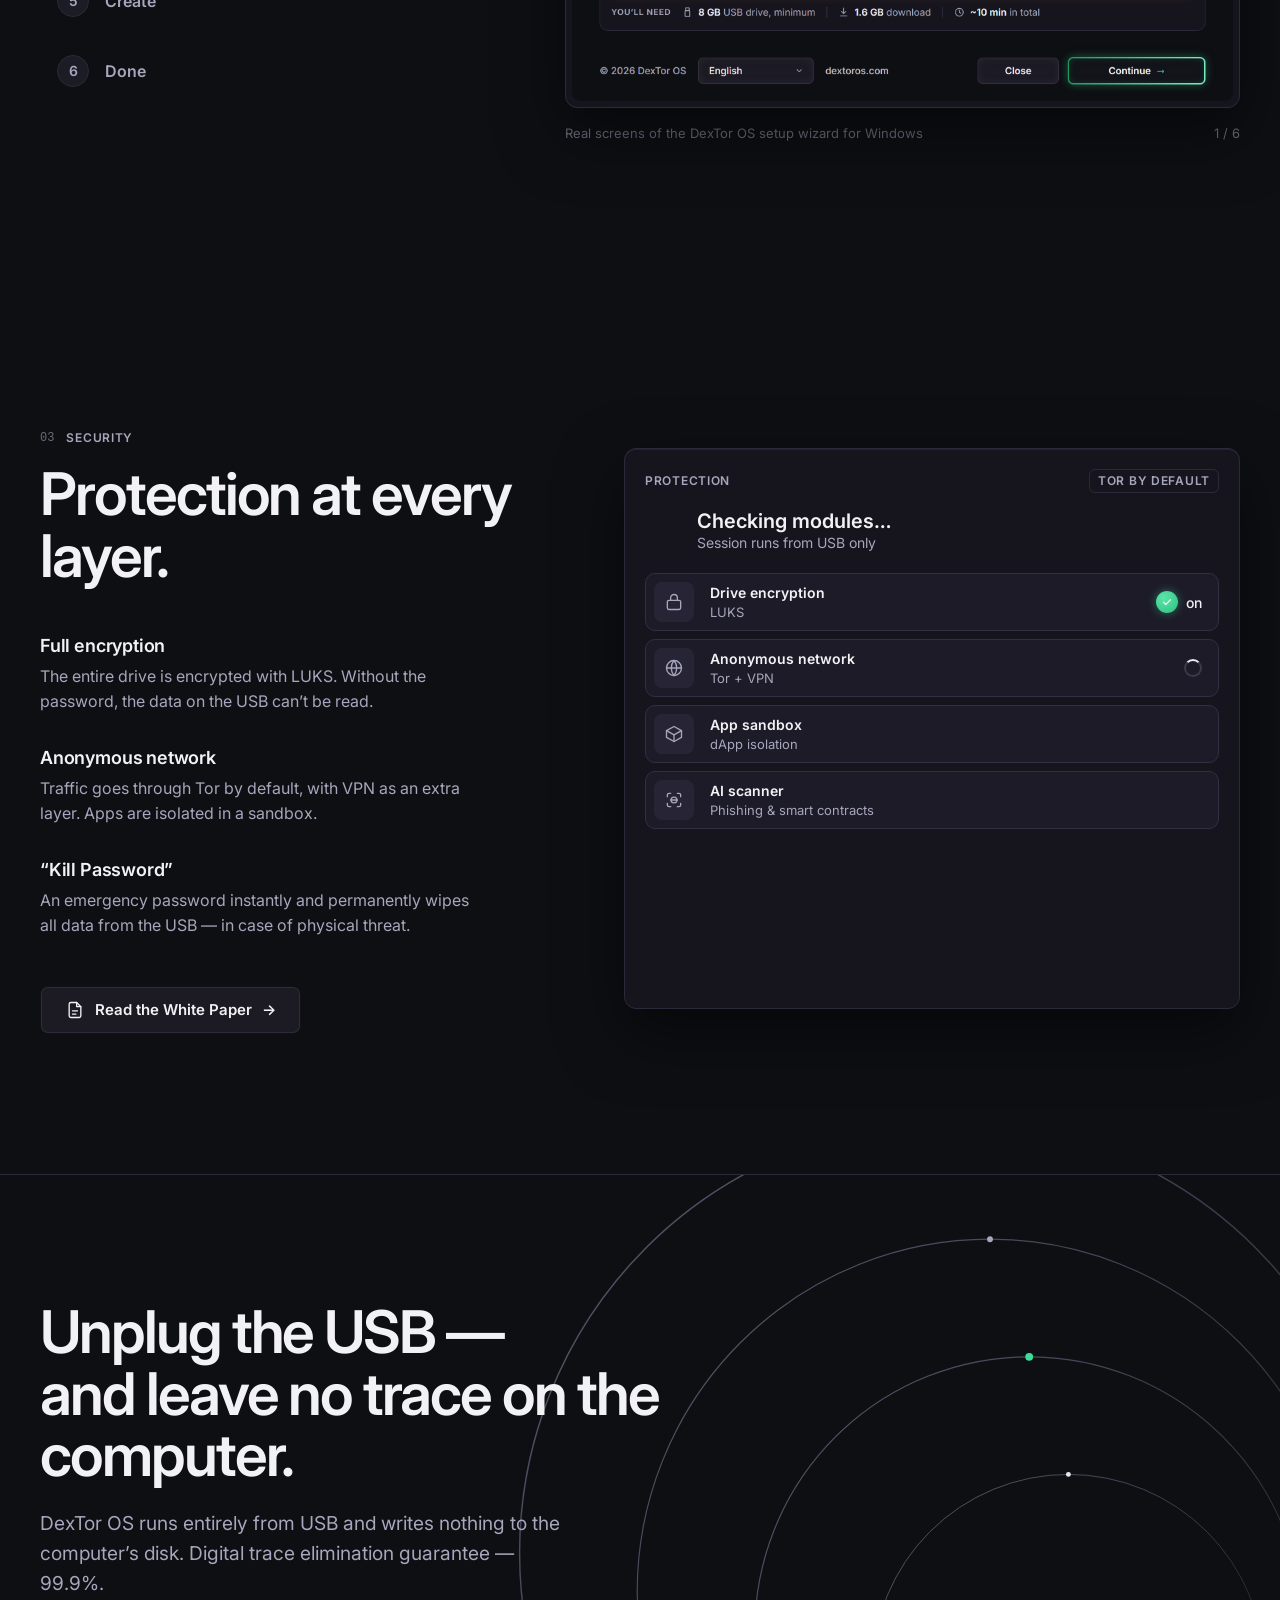
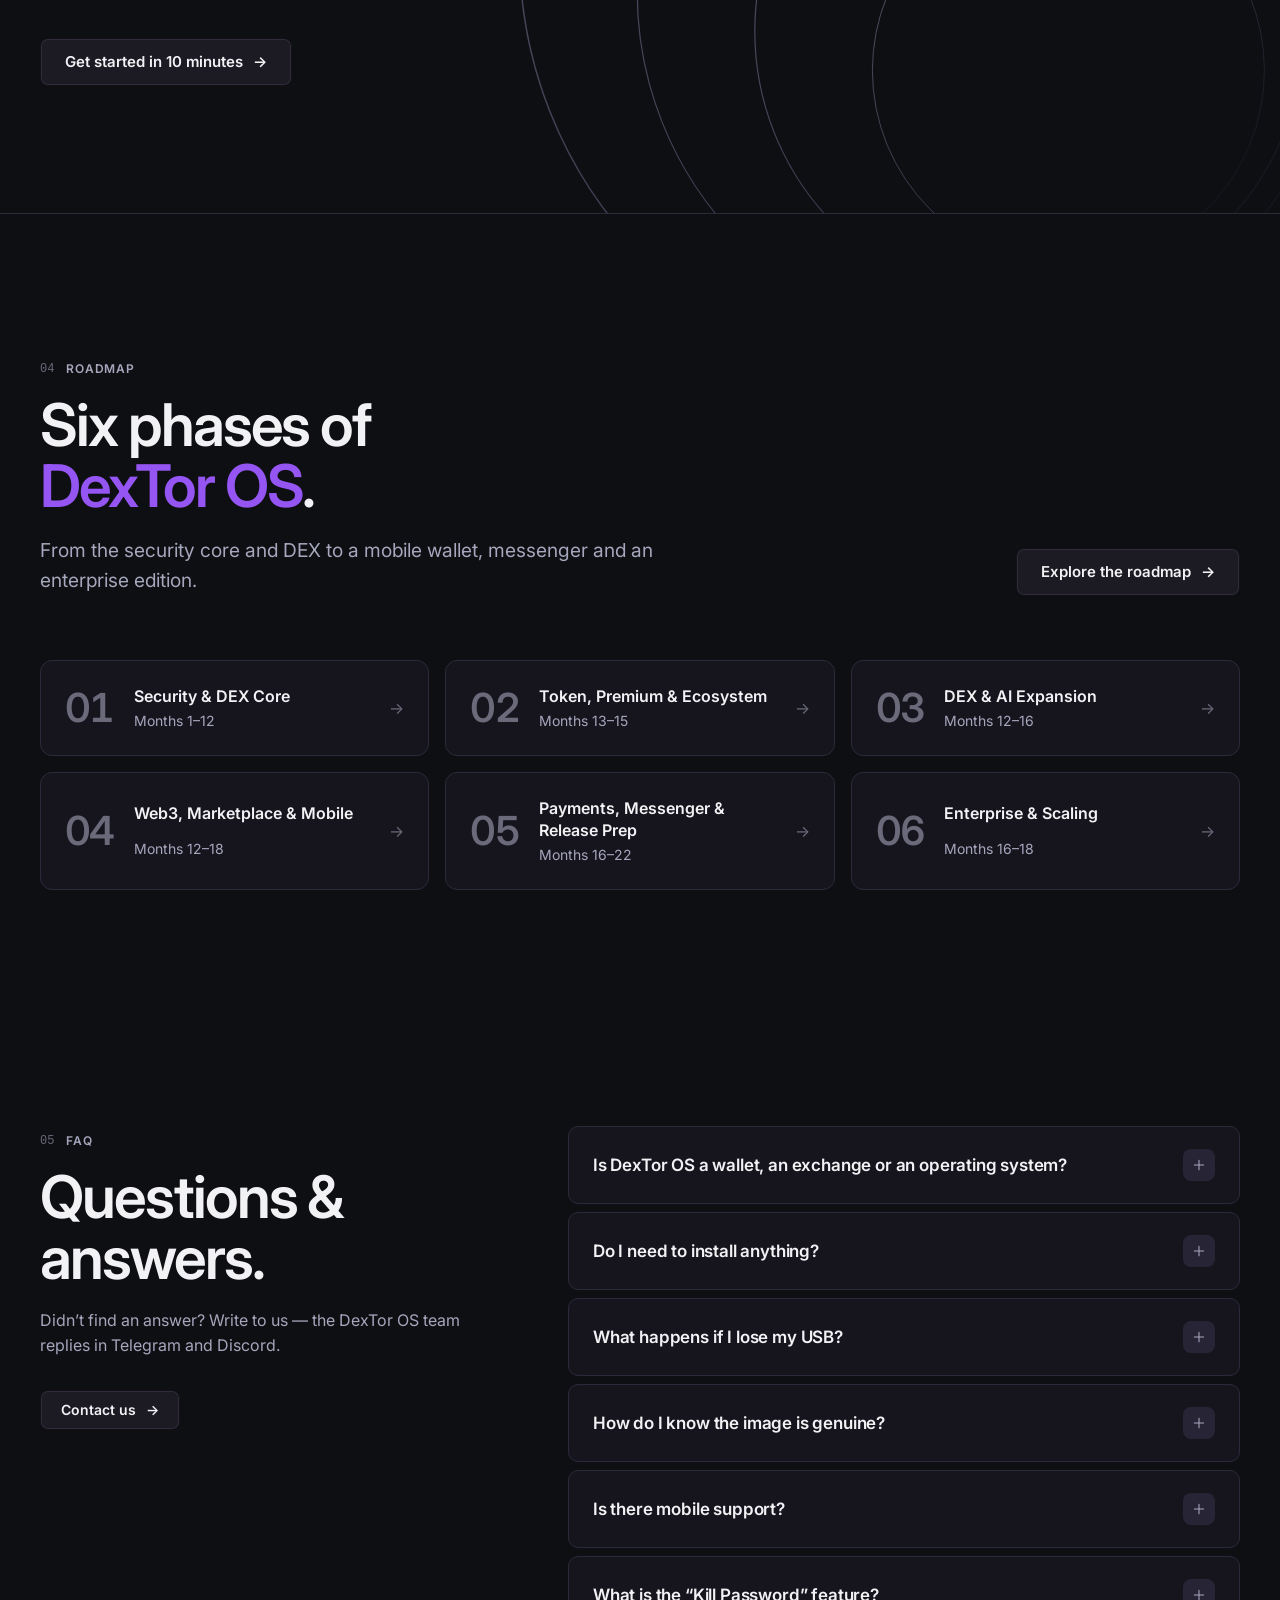
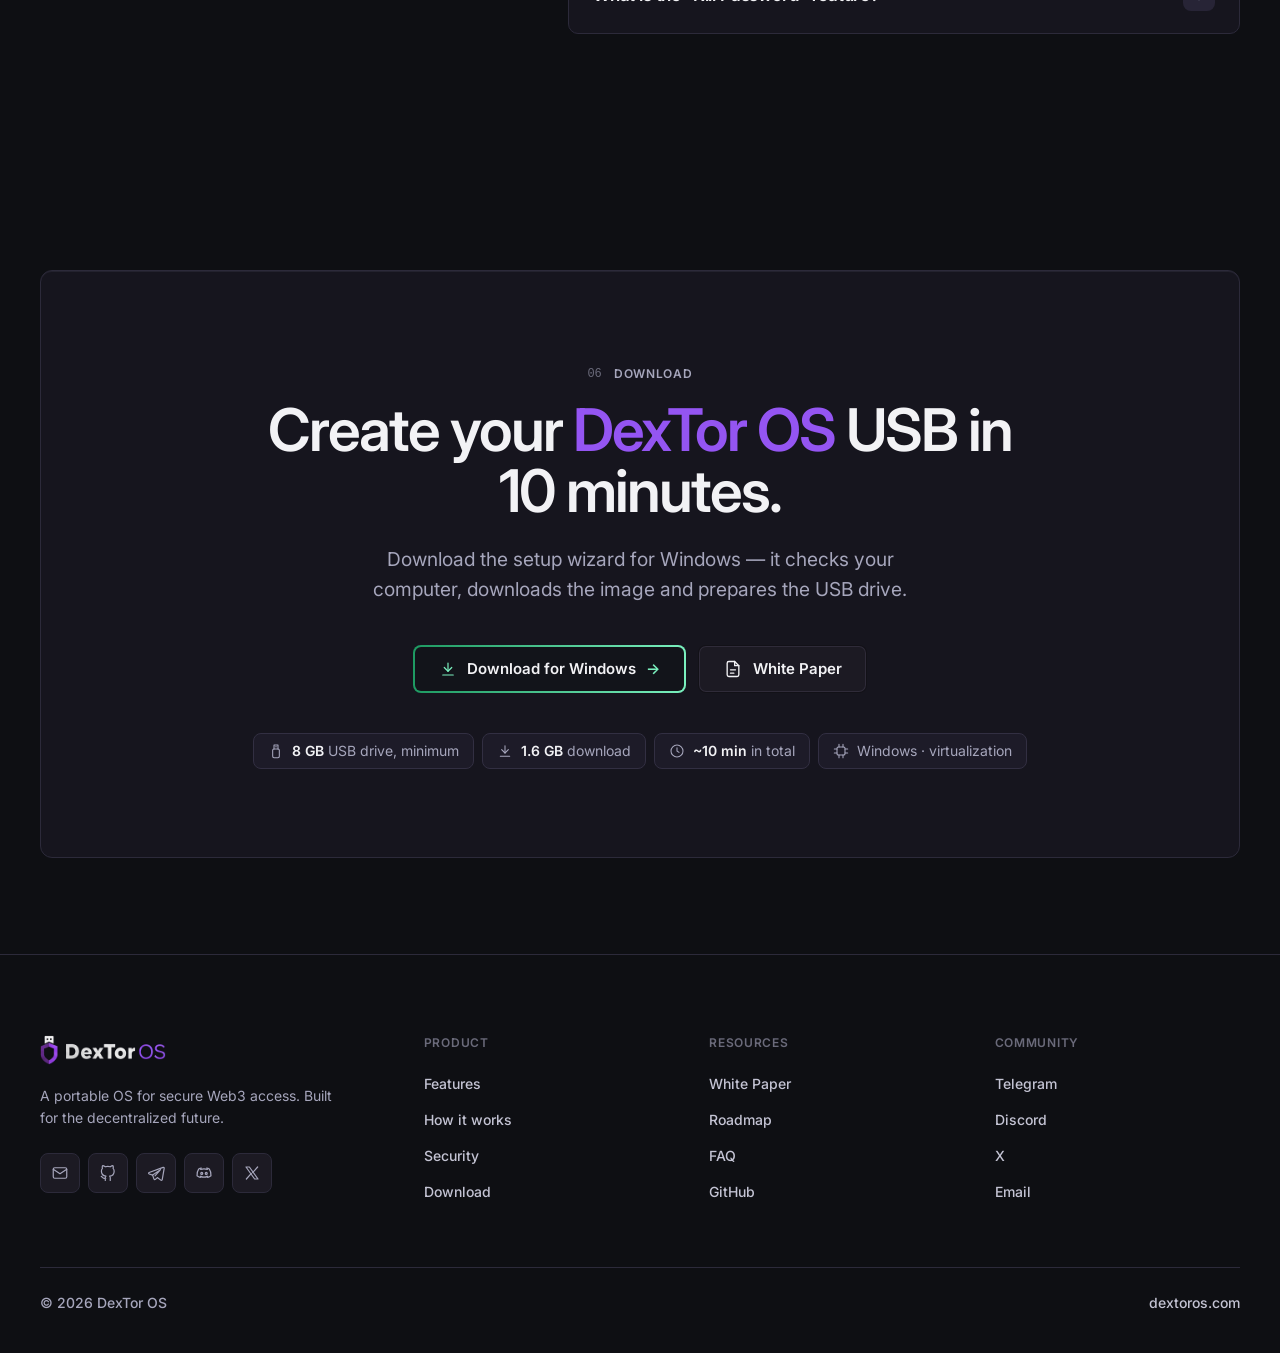
==== commit a0e8d85a: "Add visual effects and animations to the hero section; implement Tor network simulation" ====
--- a/index.html
+++ b/index.html
@@ -95,6 +95,7 @@
 
   <!-- ========== Hero ========== -->
   <section class="hero">
+    <canvas class="net" aria-hidden="true"></canvas>
     <div class="container hero-grid">
       <div class="hero-copy">
         <div class="badge-row reveal">
@@ -352,10 +353,14 @@
           <stop offset="1" stop-color="#2C2A3A" stop-opacity="0"/>
         </linearGradient>
       </defs>
-      <circle cx="560" cy="560" r="440" stroke="url(#arcStroke)" stroke-width="1.5"/>
-      <circle cx="600" cy="600" r="360" stroke="url(#arcStroke)" stroke-width="1.2"/>
-      <circle cx="640" cy="640" r="280" stroke="url(#arcStroke)" stroke-width="1.2"/>
-      <circle cx="680" cy="680" r="200" stroke="url(#arcStroke)" stroke-width="1"/>
+      <circle class="arc" pathLength="1" cx="560" cy="560" r="440" stroke="url(#arcStroke)" stroke-width="1.5"/>
+      <circle class="arc" pathLength="1" cx="600" cy="600" r="360" stroke="url(#arcStroke)" stroke-width="1.2"/>
+      <circle class="arc" pathLength="1" cx="640" cy="640" r="280" stroke="url(#arcStroke)" stroke-width="1.2"/>
+      <circle class="arc" pathLength="1" cx="680" cy="680" r="200" stroke="url(#arcStroke)" stroke-width="1"/>
+      <g class="orbit" style="transform-origin:560px 560px;animation-duration:90s;animation-delay:-62s"><circle cx="560" cy="120" r="3.5" fill="#E7E7EC"/></g>
+      <g class="orbit rev" style="transform-origin:600px 600px;animation-duration:64s;animation-delay:-14s"><circle cx="600" cy="240" r="3" fill="#A6A6BC"/></g>
+      <g class="orbit" style="transform-origin:640px 640px;animation-duration:46s;animation-delay:-30s"><circle cx="640" cy="360" r="4" fill="#3DDC97"/></g>
+      <g class="orbit rev" style="transform-origin:680px 680px;animation-duration:34s;animation-delay:-5s"><circle cx="680" cy="480" r="2.5" fill="#E7E7EC"/></g>
     </svg>
     <div class="container">
       <h2 class="h2 reveal" data-i18n="st.title"><span class="muted">Unplug the USB —</span><br>and leave no trace on the computer.</h2>
@@ -528,6 +533,7 @@
 </footer>
 
 <script src="js/i18n.js"></script>
+<script src="js/effects.js"></script>
 <script src="js/main.js"></script>
 </body>
 </html>
--- a/css/styles.css
+++ b/css/styles.css
@@ -325,7 +325,6 @@
   background: var(--card);
   border: 1px solid var(--border-card);
   transition: border-color 200ms, transform 300ms var(--ease), background-color 200ms;
-  overflow: hidden;
 }
 .feature:hover { border-color: var(--border-field); }
 .feature h3 { margin-top: 24px; font-size: 18px; line-height: 24px; font-weight: 600; letter-spacing: -0.01em; }
@@ -457,7 +456,7 @@
 .statement .lead { margin-top: 24px; max-width: 520px; }
 .statement .btn { margin-top: 40px; }
 .arcs { position: absolute; right: -8%; top: 50%; transform: translateY(-50%); width: min(980px, 80vw); height: auto; z-index: 1; pointer-events: none; }
-.arcs circle { fill: none; }
+.arcs .arc { fill: none; }
 
 /* ---------- FAQ ---------- */
 .faq-grid { display: grid; grid-template-columns: minmax(0, 0.8fr) minmax(0, 1.2fr); gap: 80px; align-items: start; }
@@ -530,6 +529,7 @@
   html { scroll-behavior: auto; }
   .reveal { opacity: 1; transform: none; transition: none; }
   *, *::before, *::after { animation-duration: 1ms !important; transition-duration: 1ms !important; }
+  .arcs .orbit, .spin { animation: none !important; }
 }
 
 /* ==========================================================================
@@ -777,3 +777,70 @@
   .ms, .ms:first-child { min-height: 0; gap: 20px; }
   .ms:first-child .ms-t { font-size: 19px; line-height: 26px; }
 }
+
+/* ==========================================================================
+   Эффекты главной (js/effects.js)
+   ========================================================================== */
+
+/* Сеть Tor в hero */
+.hero .net {
+  position: absolute; inset: 0; width: 100%; height: 100%; z-index: 0; pointer-events: none;
+  -webkit-mask-image: radial-gradient(ellipse 70% 85% at 74% 48%, black 30%, transparent 80%);
+  mask-image: radial-gradient(ellipse 70% 85% at 74% 48%, black 30%, transparent 80%);
+}
+@media (max-width: 1100px) {
+  .hero .net {
+    -webkit-mask-image: radial-gradient(ellipse 90% 60% at 50% 72%, black 30%, transparent 85%);
+    mask-image: radial-gradient(ellipse 90% 60% at 50% 72%, black 30%, transparent 85%);
+  }
+}
+
+/* 3D-наклон окна продукта */
+.app-window.tilt { transform-origin: 40% 50%; will-change: transform; }
+.float-card { will-change: transform; }
+
+/* Подсветка рамки карточек за курсором */
+.spot::after {
+  content: ""; position: absolute; inset: -1px; border-radius: inherit; padding: 1px; pointer-events: none;
+  background: radial-gradient(260px circle at var(--mx, -999px) var(--my, -999px), var(--progress), transparent 65%);
+  -webkit-mask: linear-gradient(black 0 0) content-box, linear-gradient(black 0 0);
+  -webkit-mask-composite: xor;
+  mask: linear-gradient(black 0 0) content-box exclude, linear-gradient(black 0 0);
+  opacity: 0; transition: opacity 300ms;
+}
+.spot-zone:hover .spot::after { opacity: 1; }
+
+/* Сканирование модулей в панели безопасности */
+.row { position: relative; overflow: hidden; }
+.row .status { position: relative; }
+.row .status .medal, .row .status .lbl { transition: opacity 300ms, transform 450ms var(--ease); }
+.spin {
+  display: none; width: 18px; height: 18px; border-radius: 50%;
+  border: 2px solid var(--border-field); border-top-color: var(--progress);
+  animation: spin 800ms linear infinite;
+}
+@keyframes spin { to { transform: rotate(360deg); } }
+.panel.scan .row:not(.ok) .medal, .panel.scan .row:not(.ok) .lbl { opacity: 0; transform: scale(.4); position: absolute; }
+.panel.scan .row.checking .spin { display: block; }
+.row::after { /* бегущая полоса проверки */
+  content: ""; position: absolute; top: 0; bottom: 0; left: 0; width: 40%; pointer-events: none;
+  background: linear-gradient(90deg, transparent, var(--border-plate), transparent);
+  transform: translateX(-120%); opacity: 0;
+}
+.panel.scan .row.checking::after { opacity: 1; animation: sweep 700ms var(--ease) forwards; }
+@keyframes sweep { to { transform: translateX(300%); } }
+.panel-title .medal, .danger-block, .panel-foot { transition: opacity 500ms var(--ease), transform 500ms var(--ease); }
+.panel.scan .panel-title .medal { opacity: 0; transform: scale(.5); }
+.panel.scan .danger-block, .panel.scan .panel-foot { opacity: 0; transform: translateY(8px); }
+
+/* Орбиты в блоке «без следов» */
+.arcs .arc { stroke-dasharray: 1; stroke-dashoffset: 1; transition: stroke-dashoffset 2400ms var(--ease); }
+.arcs .arc:nth-of-type(2) { transition-delay: 150ms; }
+.arcs .arc:nth-of-type(3) { transition-delay: 300ms; }
+.arcs .arc:nth-of-type(4) { transition-delay: 450ms; }
+.arcs.in .arc { stroke-dashoffset: 0; }
+.arcs .orbit { transform-box: view-box; animation-name: orbit; animation-timing-function: linear; animation-iteration-count: infinite; }
+.arcs .orbit.rev { animation-direction: reverse; }
+.arcs .orbit circle { opacity: 0; transition: opacity 1200ms 1600ms; }
+.arcs.in .orbit circle { opacity: 1; }
+@keyframes orbit { to { transform: rotate(360deg); } }
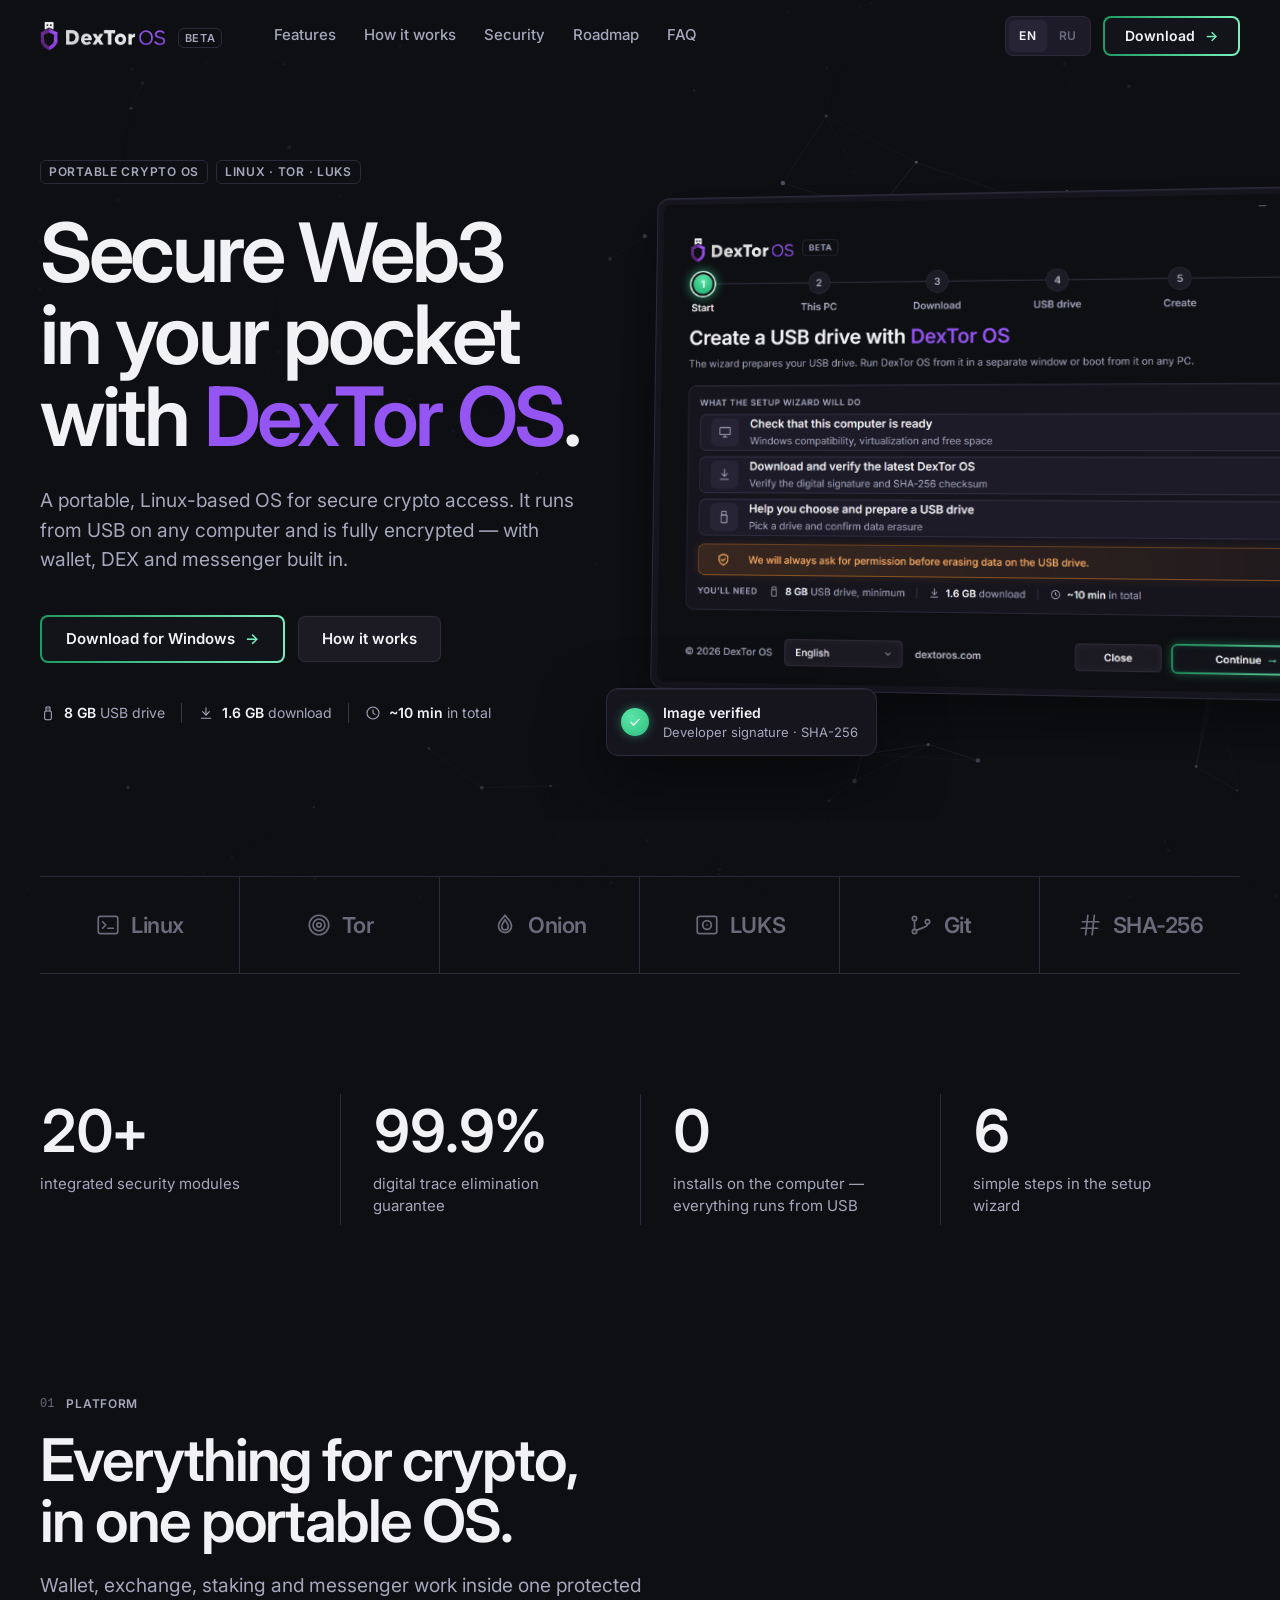
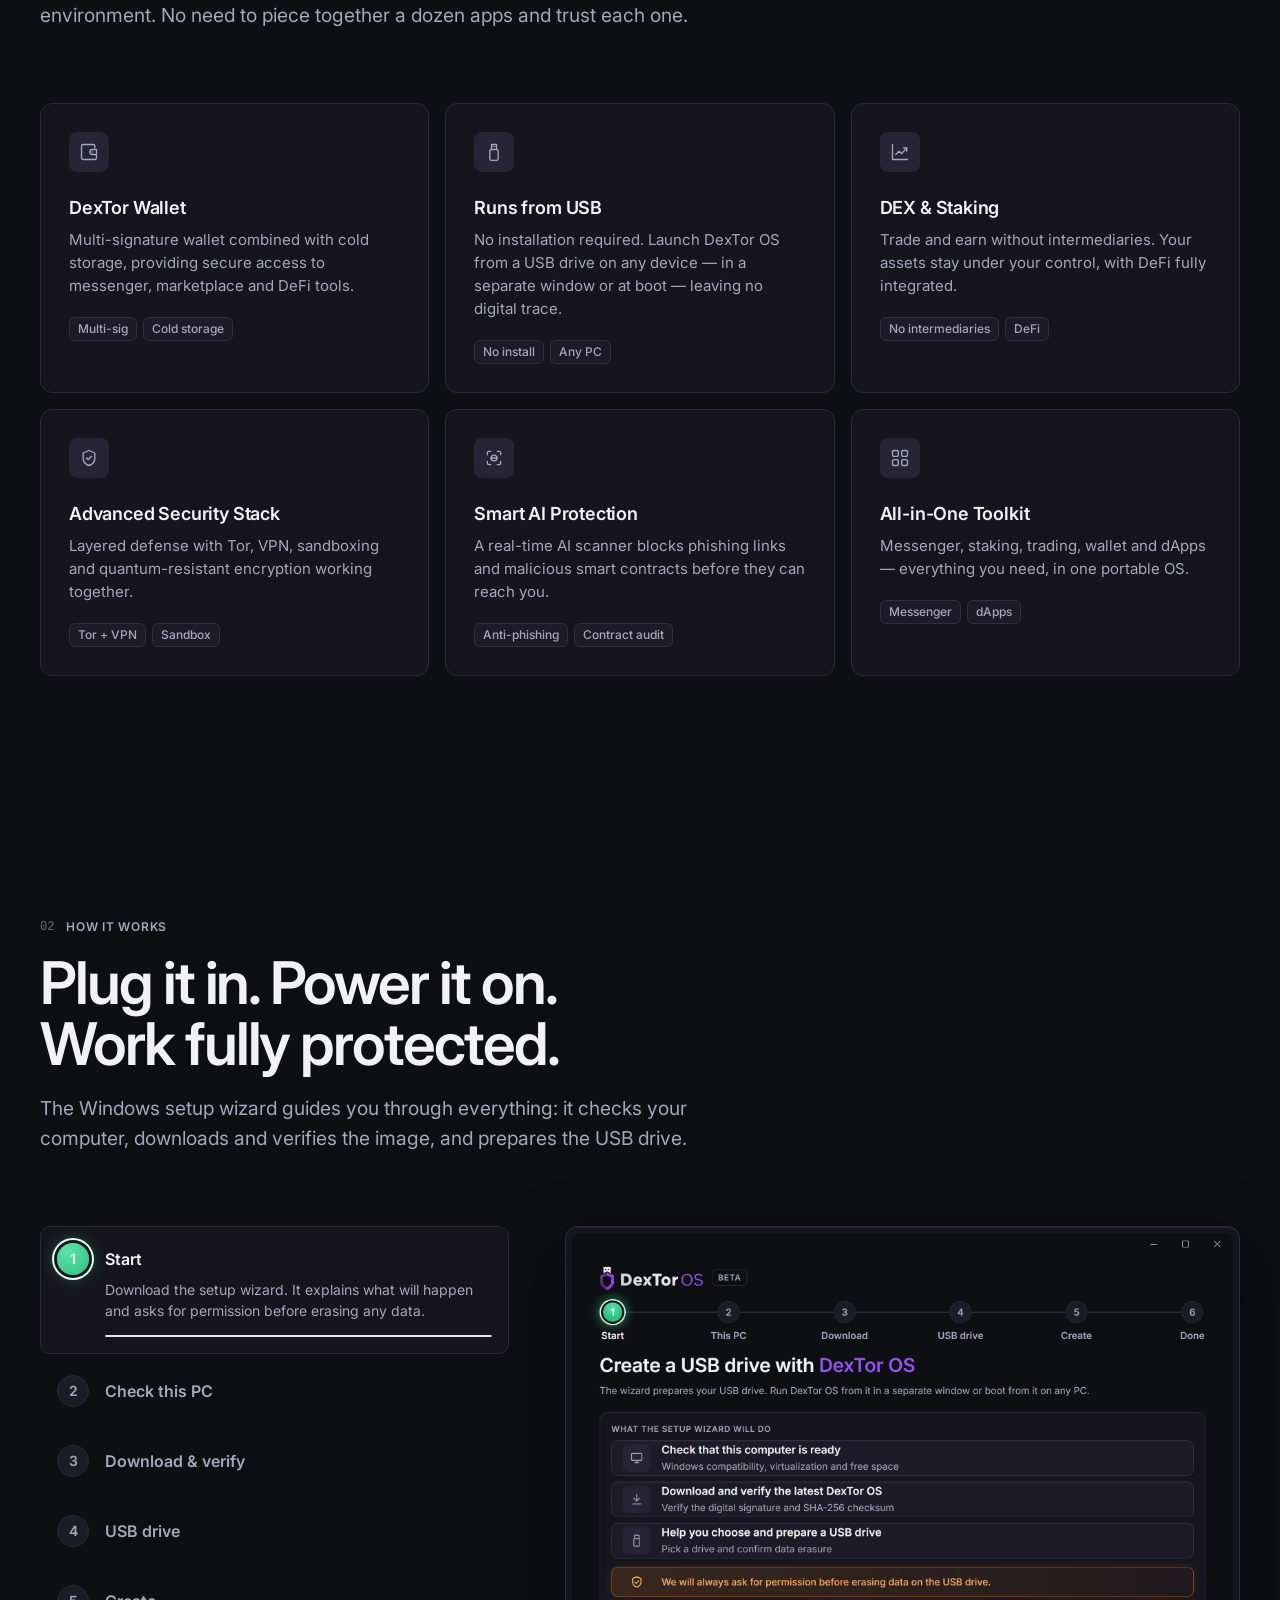
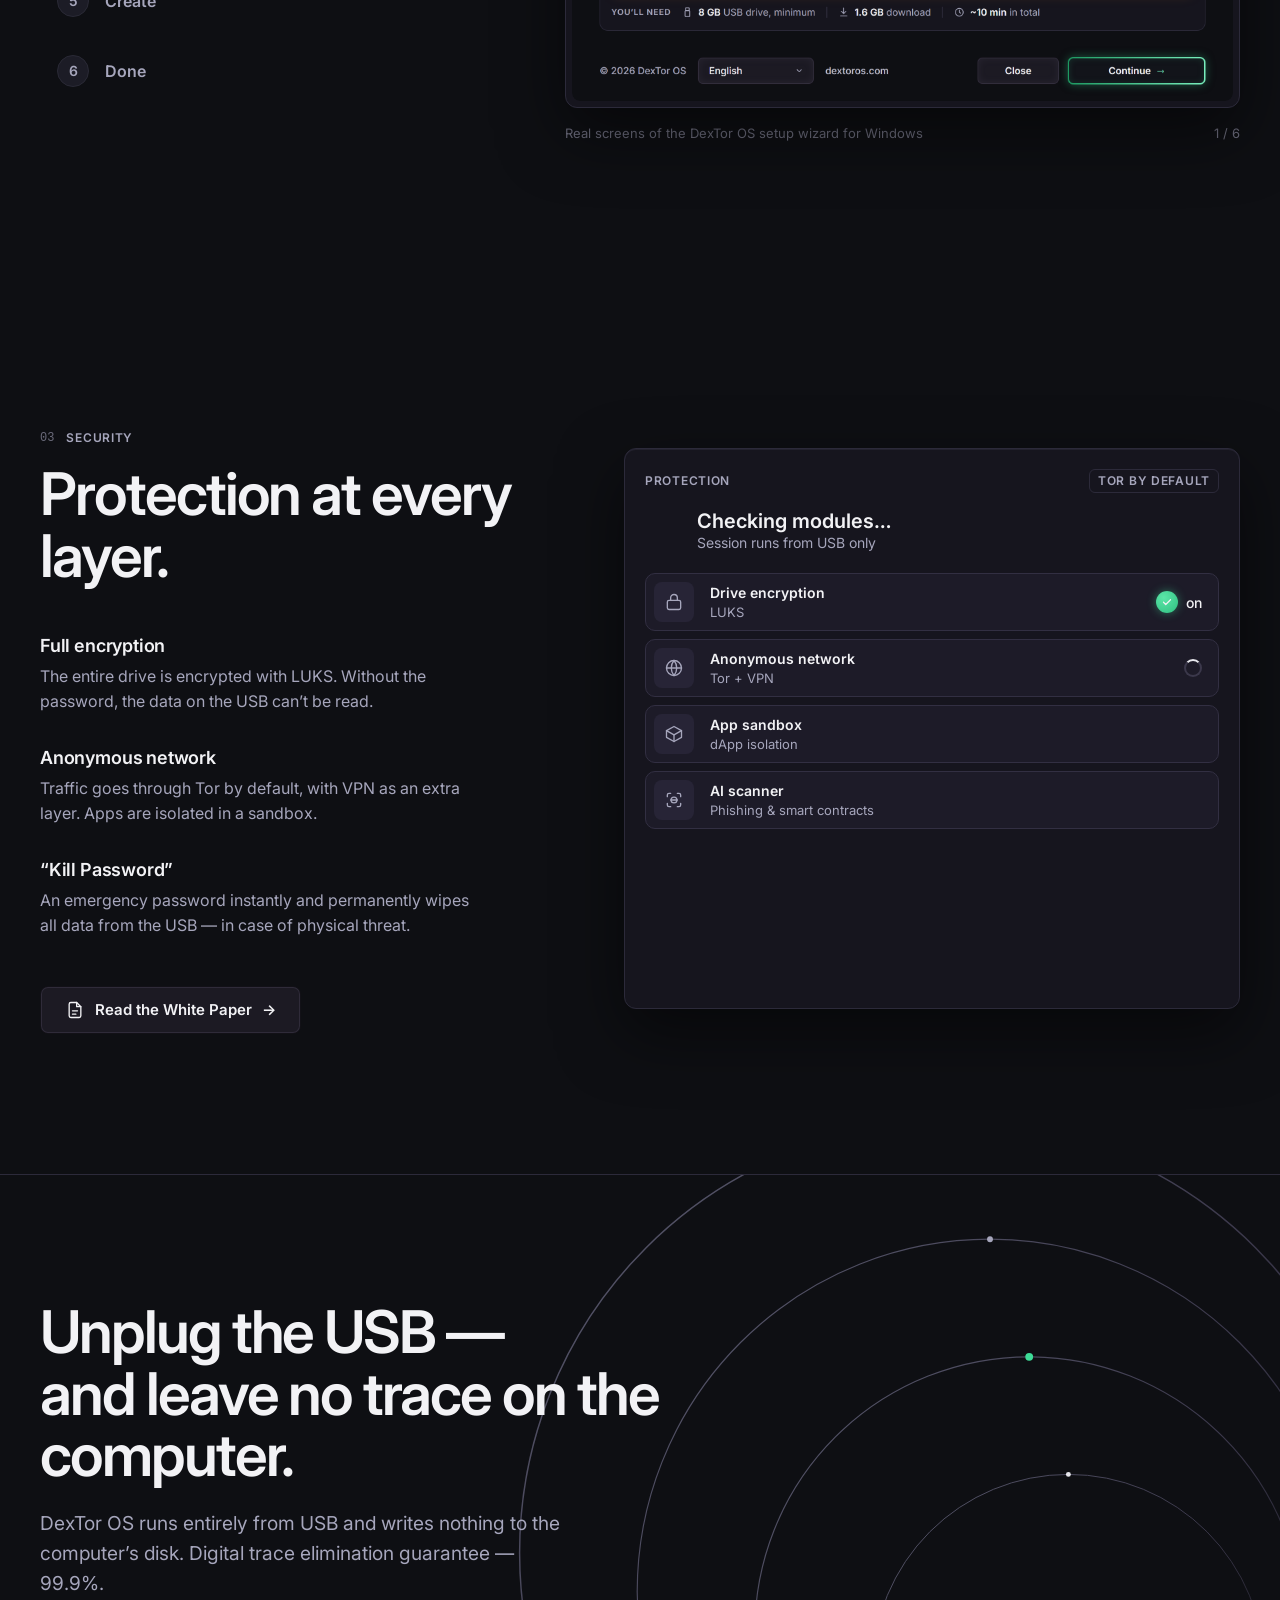
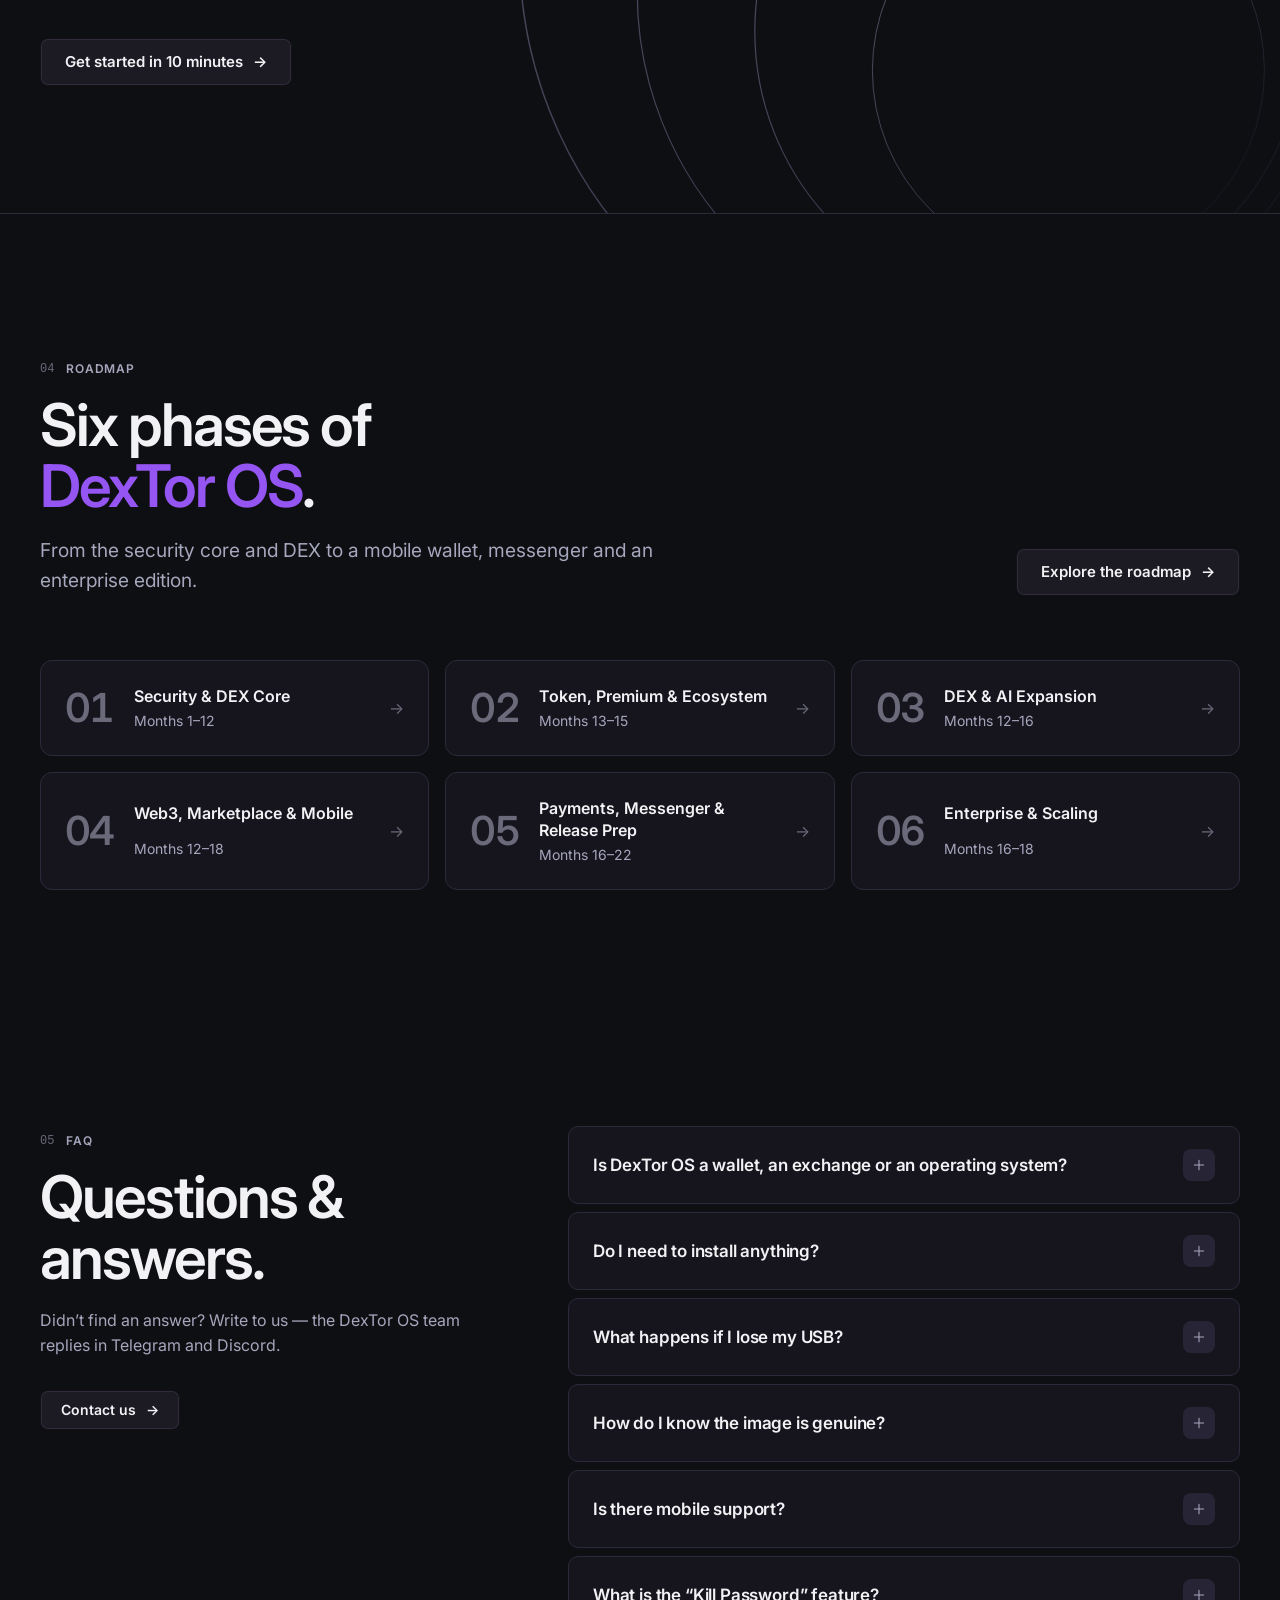
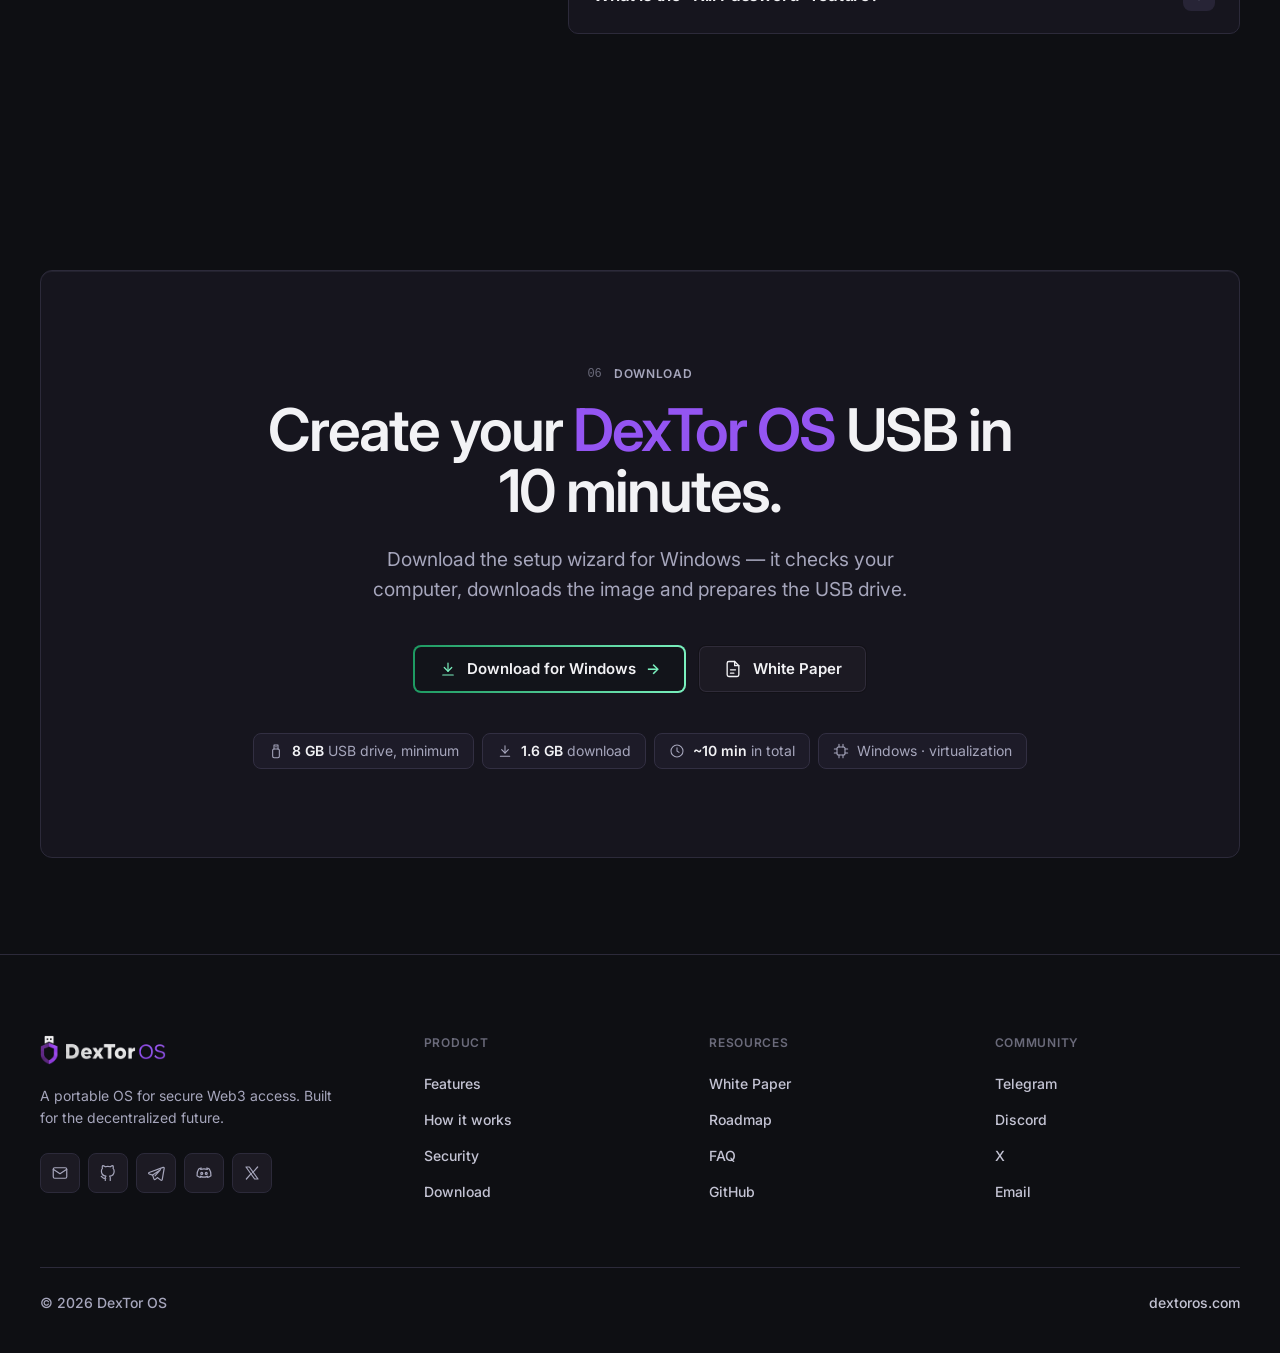
==== commit bc532255: "Refactor Tor network visualization: replace hero canvas with full-page network; update effects for i" ====
--- a/index.html
+++ b/index.html
@@ -95,7 +95,6 @@
 
   <!-- ========== Hero ========== -->
   <section class="hero">
-    <canvas class="net" aria-hidden="true"></canvas>
     <div class="container hero-grid">
       <div class="hero-copy">
         <div class="badge-row reveal">
--- a/css/styles.css
+++ b/css/styles.css
@@ -239,7 +239,6 @@
    ========================================================================== */
 .hero {
   position: relative; padding: calc(var(--header-h) + 88px) 0 96px; overflow: hidden;
-  background: var(--bg);
 }
 .hero-grid {
   position: relative; z-index: 1;
@@ -448,7 +447,6 @@
 /* ---------- Заявление с дугами (Frame.io «2.9x faster») ---------- */
 .statement {
   position: relative; overflow: hidden; min-height: 640px; display: flex; align-items: center;
-  background: var(--bg);
   border-top: 1px solid var(--border-card); border-bottom: 1px solid var(--border-card);
 }
 .statement .container { position: relative; z-index: 2; }
@@ -623,7 +621,6 @@
 
 .rp-hero {
   position: relative; overflow: hidden; padding: calc(var(--header-h) + 120px) 0 72px;
-  background: var(--bg);
 }
 .rp-hero .container { position: relative; z-index: 1; }
 .rp-hero .display { margin-top: 24px; font-size: clamp(48px, 8vw, 112px); }
@@ -782,18 +779,9 @@
    Эффекты главной (js/effects.js)
    ========================================================================== */
 
-/* Сеть Tor в hero */
-.hero .net {
-  position: absolute; inset: 0; width: 100%; height: 100%; z-index: 0; pointer-events: none;
-  -webkit-mask-image: radial-gradient(ellipse 70% 85% at 74% 48%, black 30%, transparent 80%);
-  mask-image: radial-gradient(ellipse 70% 85% at 74% 48%, black 30%, transparent 80%);
-}
-@media (max-width: 1100px) {
-  .hero .net {
-    -webkit-mask-image: radial-gradient(ellipse 90% 60% at 50% 72%, black 30%, transparent 85%);
-    mask-image: radial-gradient(ellipse 90% 60% at 50% 72%, black 30%, transparent 85%);
-  }
-}
+/* Сеть Tor на всю страницу: закреплённый холст за контентом */
+.page-net { position: fixed; inset: 0; width: 100vw; height: 100vh; z-index: 0; pointer-events: none; }
+main, .site-footer { position: relative; z-index: 1; }
 
 /* 3D-наклон окна продукта */
 .app-window.tilt { transform-origin: 40% 50%; will-change: transform; }
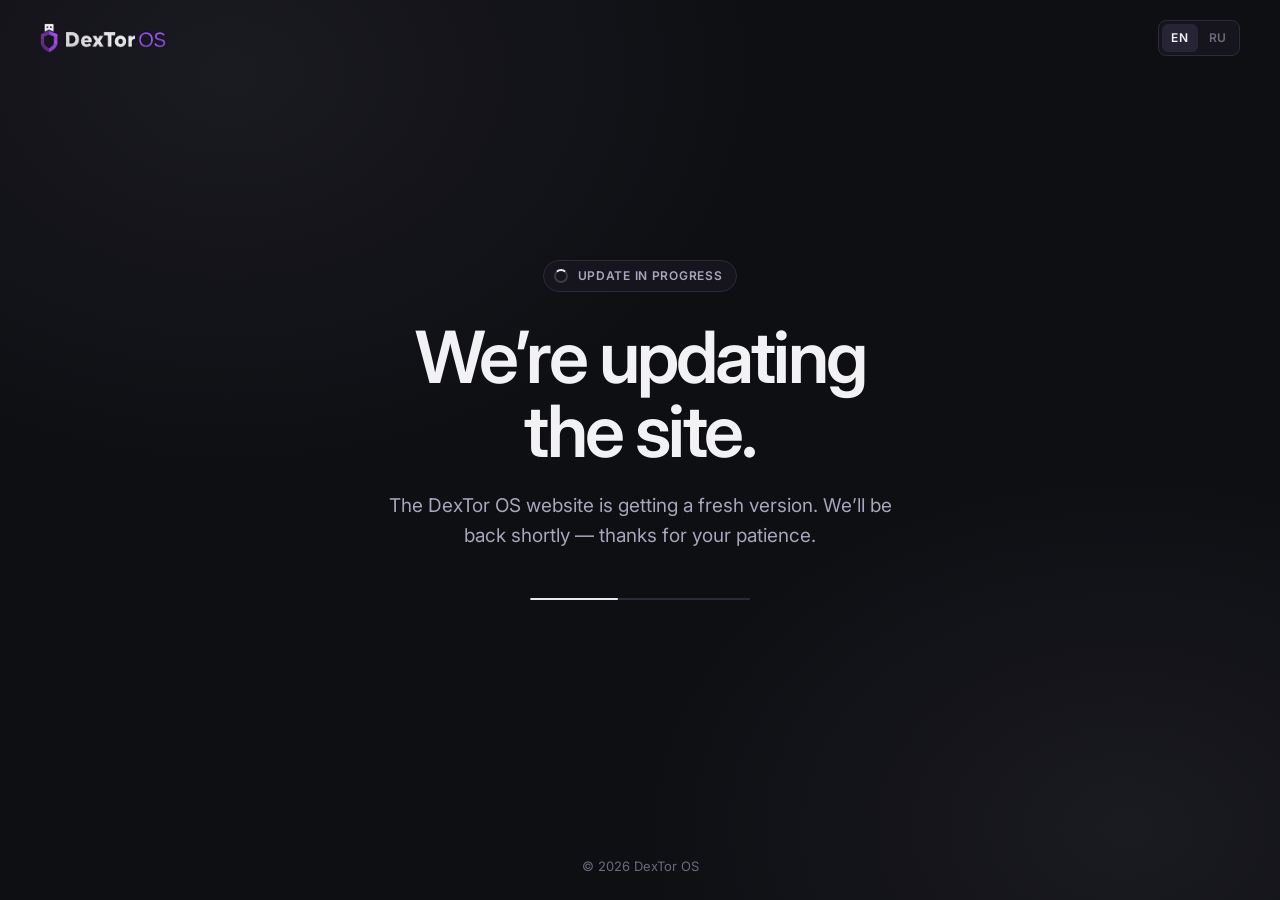
==== commit f6c22677: "Add maintenance mode functionality with preview option and create maintenance page" ====
--- a/index.html
+++ b/index.html
@@ -3,6 +3,13 @@
 <head>
   <meta charset="utf-8">
   <meta name="viewport" content="width=device-width, initial-scale=1">
+  <!-- Режим обслуживания: сайт закрыт заглушкой. Чтобы открыть сайт — удалите этот скрипт.
+       Посмотреть настоящий сайт во время обновления: добавьте ?preview к адресу (действует до закрытия вкладки). -->
+  <script>(function () {
+    var preview = /[?&]preview(=|&|$)/.test(location.search);
+    try { if (preview) sessionStorage.setItem('dextor-preview', '1'); preview = preview || sessionStorage.getItem('dextor-preview') === '1'; } catch (e) {}
+    if (!preview) location.replace('maintenance.html');
+  })();</script>
   <title>DexTor OS — secure Web3 access from USB</title>
   <meta name="description" content="DexTor OS is a portable, Linux-based OS for secure crypto access. Runs from USB, fully encrypted, with built-in wallet, DEX and messenger.">
   <meta name="theme-color" content="#0E0F13">
--- a/css/styles.css
+++ b/css/styles.css
@@ -592,6 +592,18 @@
   .tour-caption { flex-direction: column; gap: 4px; }
 }
 
+/* Шахматный порядок: иллюстрации чередуются справа и слева
+   (hero — справа, «Как это работает» — слева, безопасность — справа, дуги — слева) */
+@media (min-width: 1101px) {
+  .tour { grid-template-columns: minmax(0, 1.18fr) minmax(0, 0.82fr); }
+  .tour-visual { order: -1; }
+}
+@media (min-width: 861px) {
+  .statement .container { display: grid; grid-template-columns: minmax(0, 1fr) minmax(0, 640px); justify-items: start; }
+  .statement .container > * { grid-column: 2; }
+  .arcs { right: auto; left: -8%; transform: translateY(-50%) scaleX(-1); }
+}
+
 .section-last { padding-bottom: 96px; }
 
 /* ==========================================================================
@@ -779,12 +791,21 @@
    Эффекты главной (js/effects.js)
    ========================================================================== */
 
-/* Сеть Tor на всю страницу: закреплённый холст за контентом */
-.page-net { position: fixed; inset: 0; width: 100vw; height: 100vh; z-index: 0; pointer-events: none; }
+/* Фон на всю страницу: один WebGL-холст с туманом (виньетка — внутри шейдера) */
+.page-bg { position: fixed; inset: 0; z-index: 0; pointer-events: none; overflow: hidden; background: var(--bg); }
+.page-bg canvas { display: block; width: 100%; height: 100%; opacity: 0.999; } /* не даём браузеру вынести холст в аппаратный оверлей */
 main, .site-footer { position: relative; z-index: 1; }
 
-/* 3D-наклон окна продукта */
-.app-window.tilt { transform-origin: 40% 50%; will-change: transform; }
+/* Запасной вариант без WebGL: неподвижная сиреневая дымка */
+.page-bg.no-gl {
+  background:
+    radial-gradient(60vmax 45vmax at 20% 10%, var(--lilac-glow), transparent 70%),
+    radial-gradient(55vmax 40vmax at 85% 70%, var(--lilac-glow), transparent 70%),
+    var(--bg);
+}
+.page-bg.no-gl canvas { display: none; }
+
+/* Параллакс плашки в hero */
 .float-card { will-change: transform; }
 
 /* Подсветка рамки карточек за курсором */
